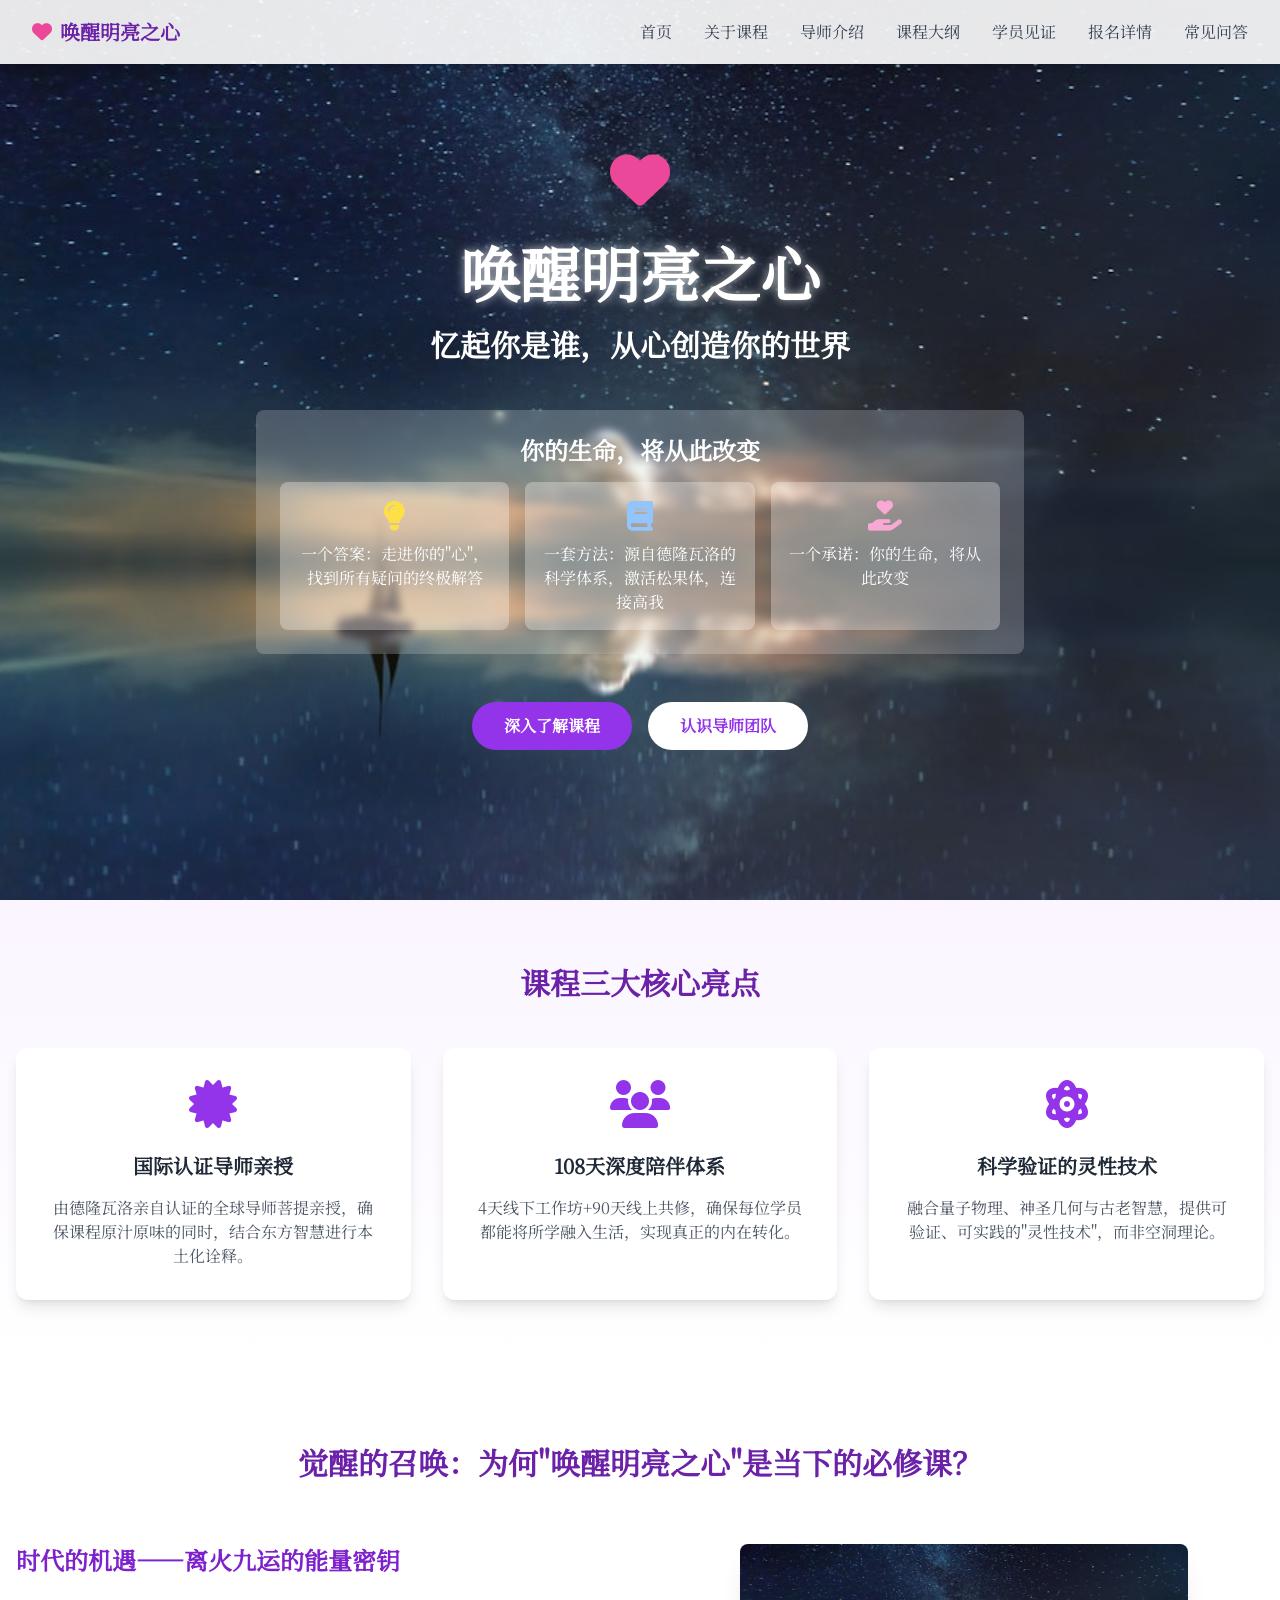
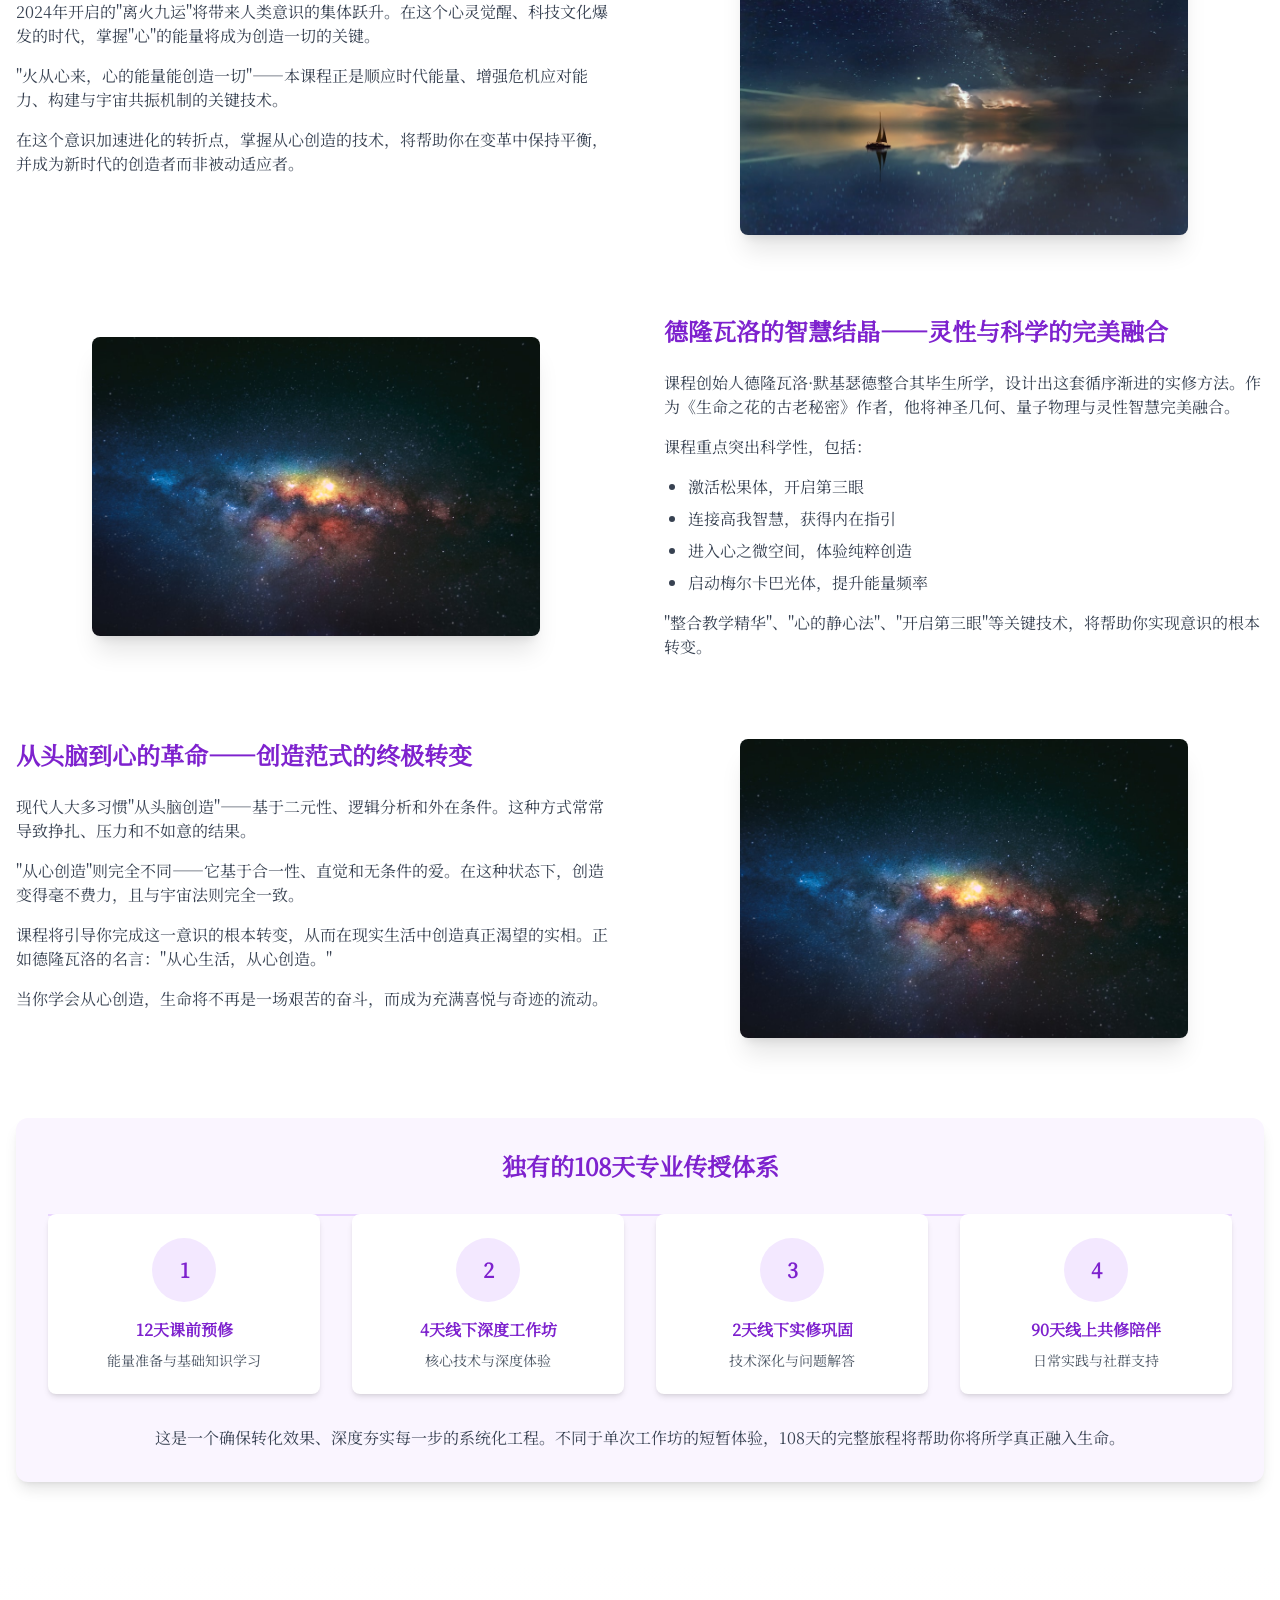
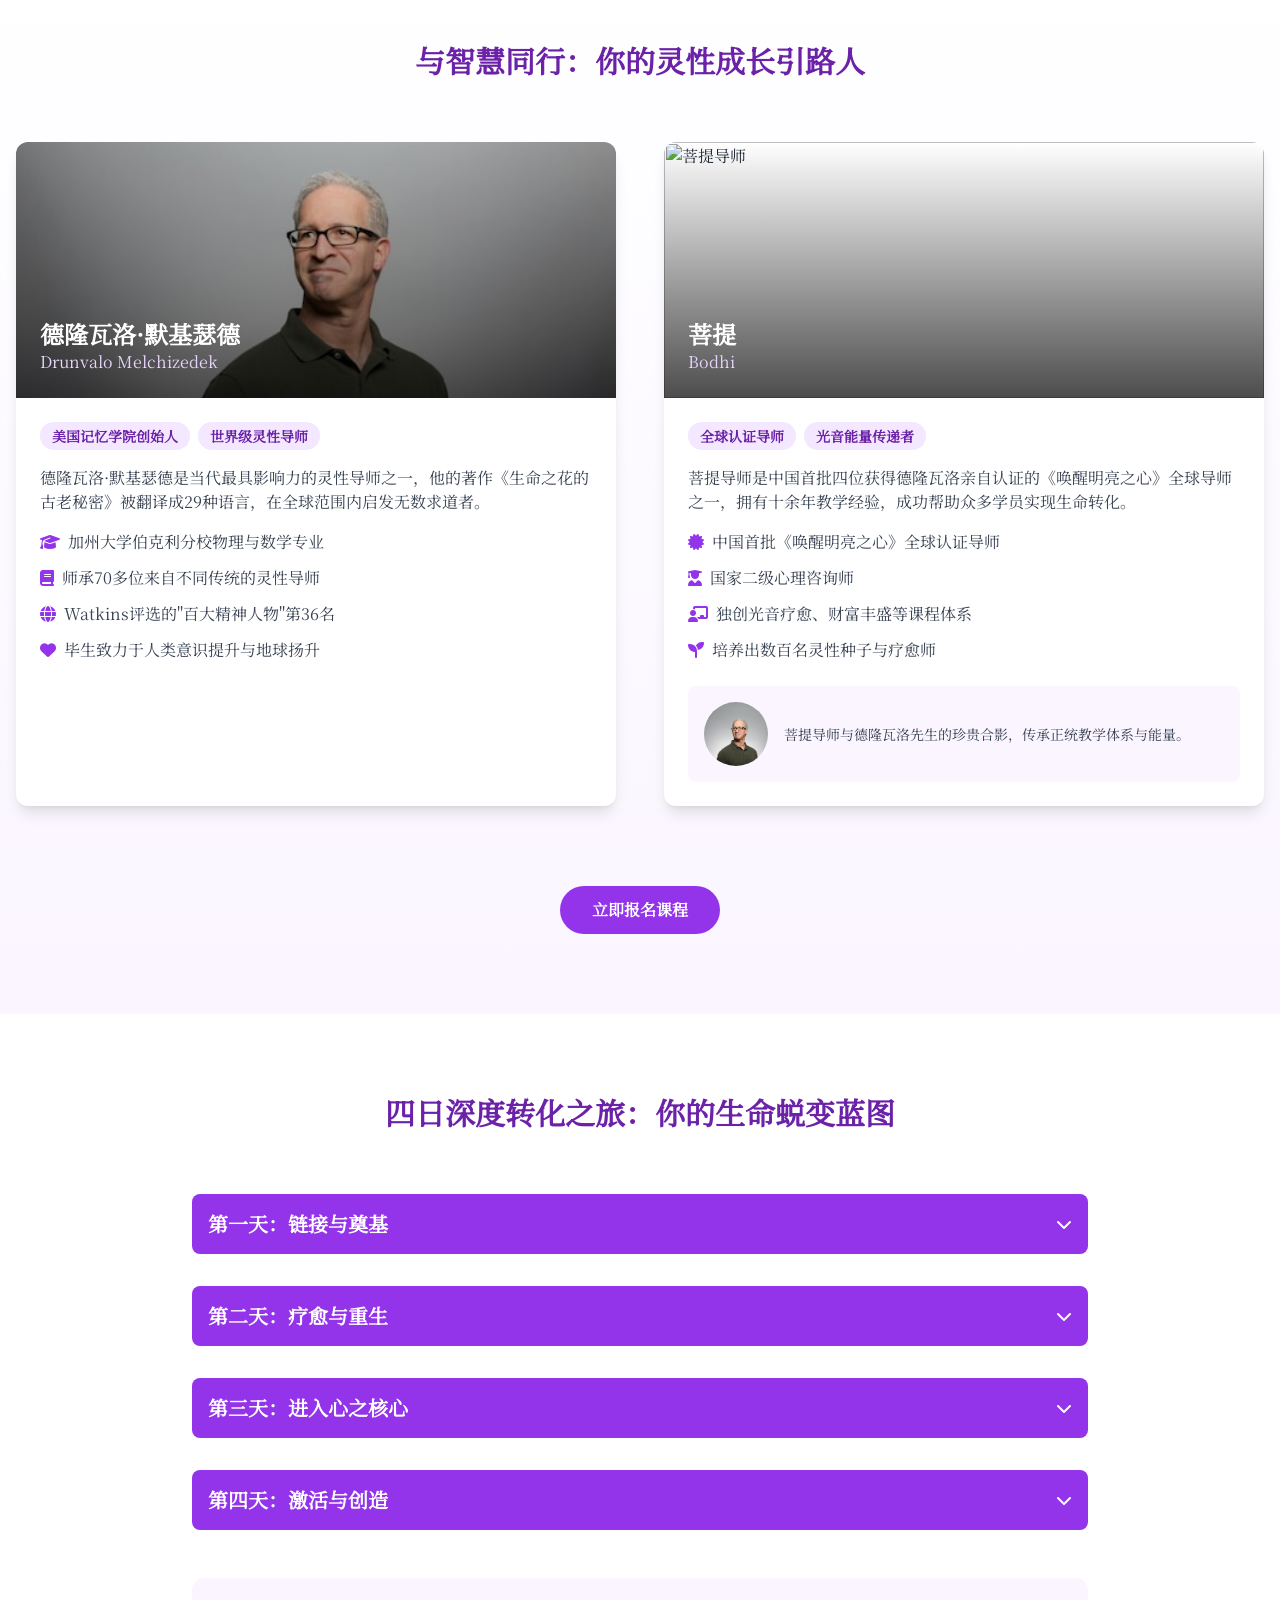
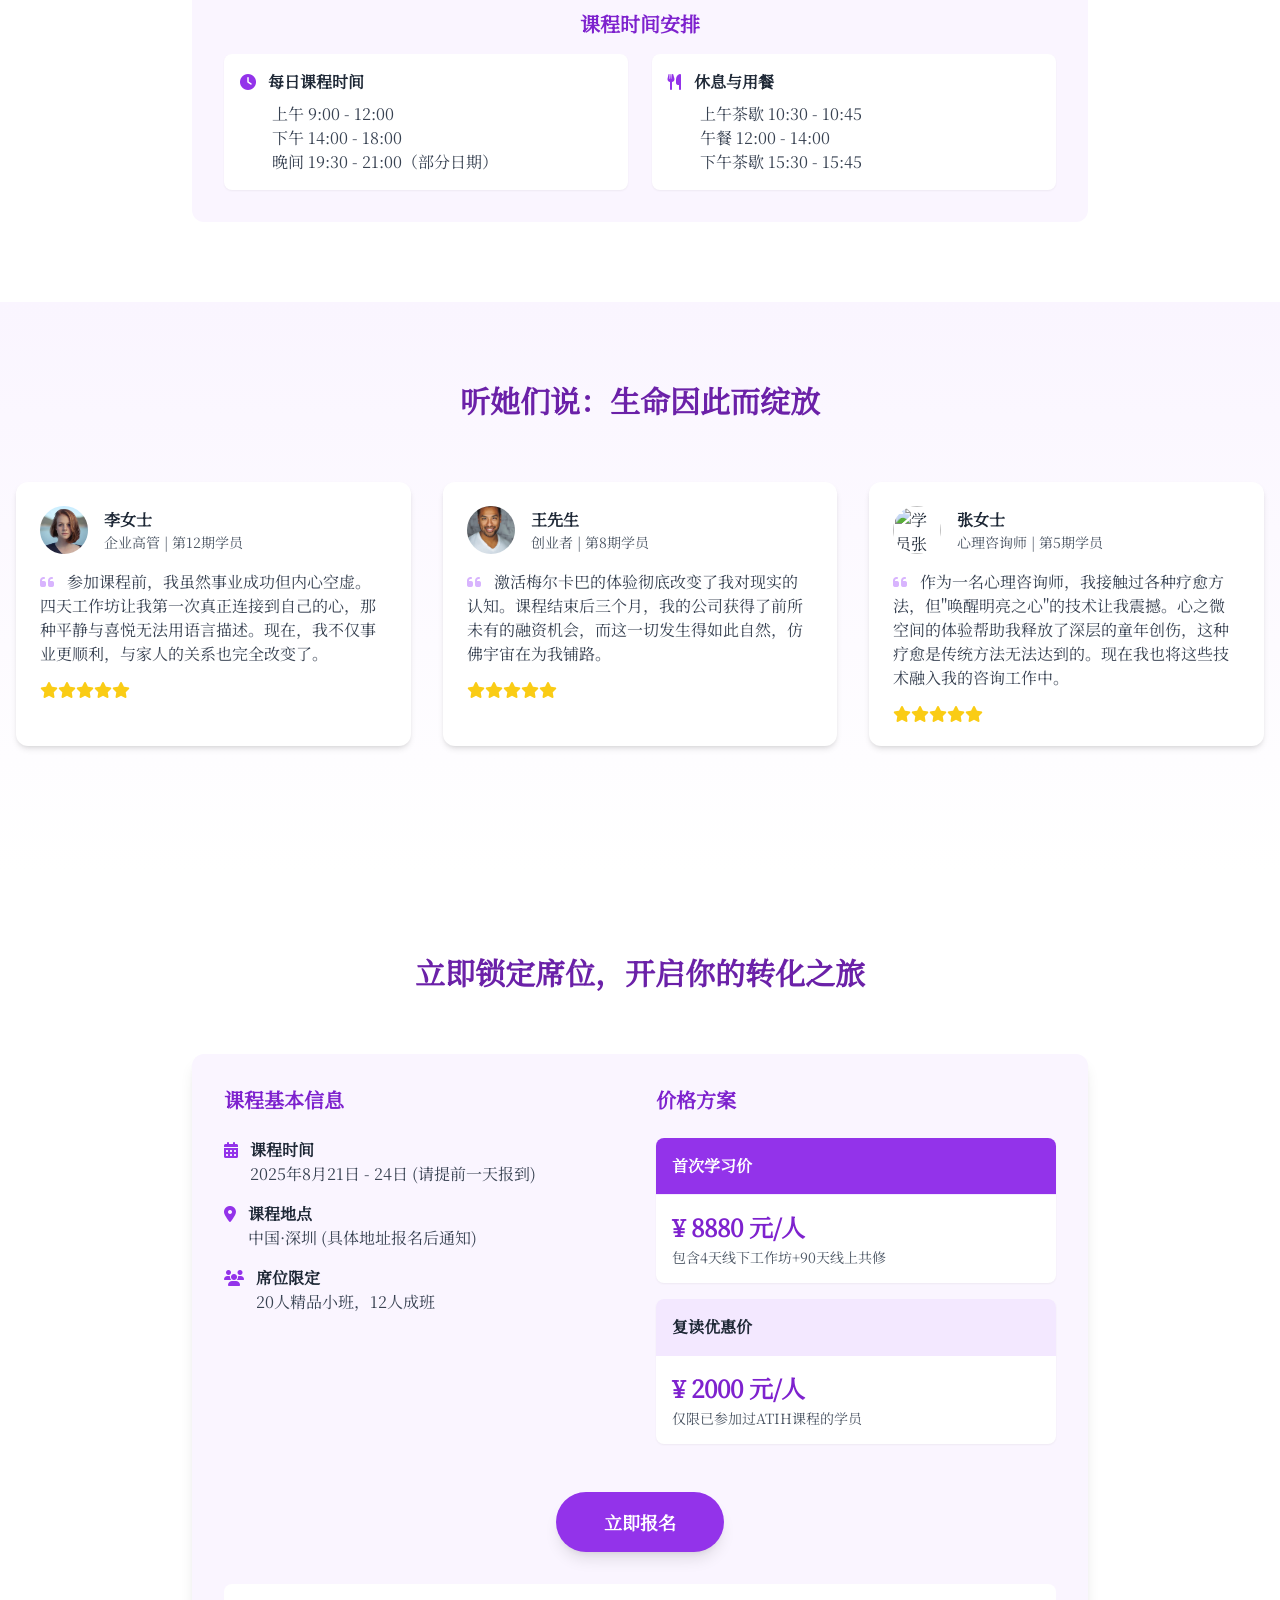
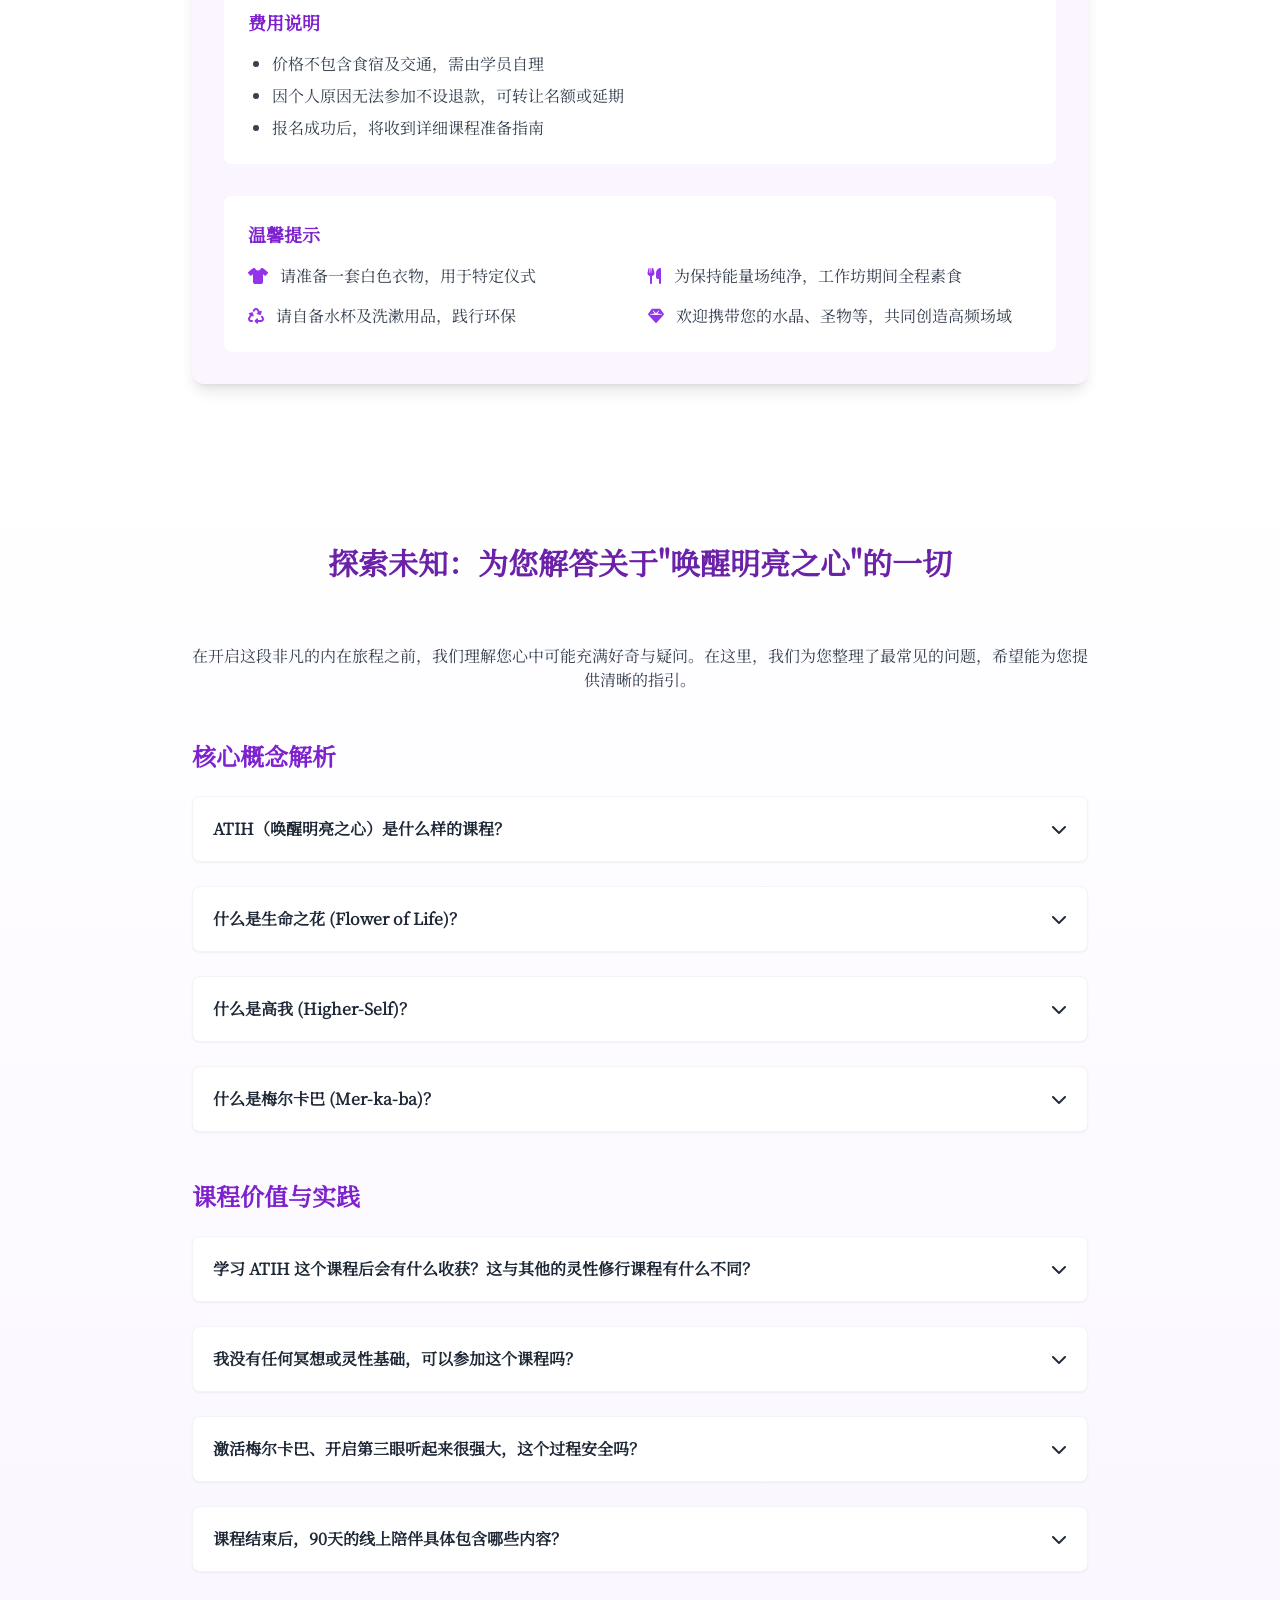
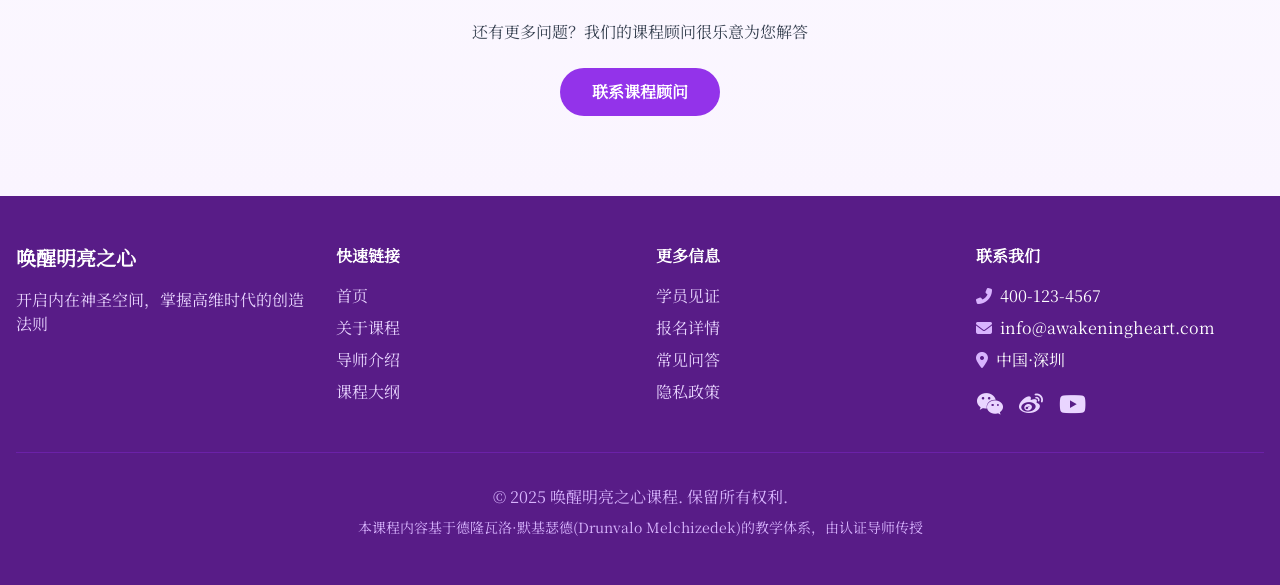
==== puti/Awakening-The-Illuminated-Heart/index.html @ 8f2ecbff "Add puti folder with Awakening-The-Illuminated-Heart content" ====
<html lang="zh-CN"><head>
    <meta charset="UTF-8">
    <meta name="viewport" content="width=device-width, initial-scale=1.0">
    <title>唤醒明亮之心：开启内在神圣空间，掌握高维时代的创造法则</title>
    <link rel="stylesheet" href="assets/css/tailwind.min.css">
    <link rel="stylesheet" href="assets/css/fontawesome.min.css">
    <style>
        @font-face {
            font-family: 'Noto Serif SC';
            font-style: normal;
            font-weight: 400;
            font-display: swap;
            src: url('assets/fonts/NotoSerifSC-Regular.ttf') format('truetype');
        }
        body {
            font-family: 'Noto Serif SC', serif;
            scroll-behavior: smooth;
        }
        .hero-video {
            position: relative;
            height: 100vh;
            min-height: 600px;
        }
        .hero-video video {
            position: absolute;
            top: 0;
            left: 0;
            width: 100%;
            height: 100%;
            object-fit: cover;
            z-index: -1;
        }
        .hero-overlay {
            background: url('assets/images/meditation-1.jpg') center/cover;
            position: absolute;
            top: 0;
            left: 0;
            width: 100%;
            height: 100%;
            z-index: 0;
        }
        .floating-heart {
            animation: float 6s ease-in-out infinite;
        }
        @keyframes float {
            0% { transform: translateY(0px); }
            50% { transform: translateY(-20px); }
            100% { transform: translateY(0px); }
        }
        .glow-text {
            text-shadow: 0 0 10px rgba(255, 255, 255, 0.7);
        }
        .section-divider {
            height: 100px;
            background: linear-gradient(to bottom, rgba(0,0,0,0.1), transparent);
        }
        .testimonial-card {
            transition: all 0.3s ease;
        }
        .testimonial-card:hover {
            transform: translateY(-10px);
            box-shadow: 0 20px 25px -5px rgba(0, 0, 0, 0.1), 0 10px 10px -5px rgba(0, 0, 0, 0.04);
        }
        .accordion-content {
            max-height: 0;
            overflow: hidden;
            transition: max-height 0.3s ease-out;
        }
        .glowing-heart {
            color: #ec4899;
            margin-right: 8px;
        }
        @keyframes pulse {
            0% { opacity: 1; }
            50% { opacity: 0.7; }
            100% { opacity: 1; }
        }
    </style>
<style>*, ::before, ::after{--tw-border-spacing-x:0;--tw-border-spacing-y:0;--tw-translate-x:0;--tw-translate-y:0;--tw-rotate:0;--tw-skew-x:0;--tw-skew-y:0;--tw-scale-x:1;--tw-scale-y:1;--tw-pan-x: ;--tw-pan-y: ;--tw-pinch-zoom: ;--tw-scroll-snap-strictness:proximity;--tw-gradient-from-position: ;--tw-gradient-via-position: ;--tw-gradient-to-position: ;--tw-ordinal: ;--tw-slashed-zero: ;--tw-numeric-figure: ;--tw-numeric-spacing: ;--tw-numeric-fraction: ;--tw-ring-inset: ;--tw-ring-offset-width:0px;--tw-ring-offset-color:#fff;--tw-ring-color:rgb(59 130 246 / 0.5);--tw-ring-offset-shadow:0 0 #0000;--tw-ring-shadow:0 0 #0000;--tw-shadow:0 0 #0000;--tw-shadow-colored:0 0 #0000;--tw-blur: ;--tw-brightness: ;--tw-contrast: ;--tw-grayscale: ;--tw-hue-rotate: ;--tw-invert: ;--tw-saturate: ;--tw-sepia: ;--tw-drop-shadow: ;--tw-backdrop-blur: ;--tw-backdrop-brightness: ;--tw-backdrop-contrast: ;--tw-backdrop-grayscale: ;--tw-backdrop-hue-rotate: ;--tw-backdrop-invert: ;--tw-backdrop-opacity: ;--tw-backdrop-saturate: ;--tw-backdrop-sepia: ;--tw-contain-size: ;--tw-contain-layout: ;--tw-contain-paint: ;--tw-contain-style: }::backdrop{--tw-border-spacing-x:0;--tw-border-spacing-y:0;--tw-translate-x:0;--tw-translate-y:0;--tw-rotate:0;--tw-skew-x:0;--tw-skew-y:0;--tw-scale-x:1;--tw-scale-y:1;--tw-pan-x: ;--tw-pan-y: ;--tw-pinch-zoom: ;--tw-scroll-snap-strictness:proximity;--tw-gradient-from-position: ;--tw-gradient-via-position: ;--tw-gradient-to-position: ;--tw-ordinal: ;--tw-slashed-zero: ;--tw-numeric-figure: ;--tw-numeric-spacing: ;--tw-numeric-fraction: ;--tw-ring-inset: ;--tw-ring-offset-width:0px;--tw-ring-offset-color:#fff;--tw-ring-color:rgb(59 130 246 / 0.5);--tw-ring-offset-shadow:0 0 #0000;--tw-ring-shadow:0 0 #0000;--tw-shadow:0 0 #0000;--tw-shadow-colored:0 0 #0000;--tw-blur: ;--tw-brightness: ;--tw-contrast: ;--tw-grayscale: ;--tw-hue-rotate: ;--tw-invert: ;--tw-saturate: ;--tw-sepia: ;--tw-drop-shadow: ;--tw-backdrop-blur: ;--tw-backdrop-brightness: ;--tw-backdrop-contrast: ;--tw-backdrop-grayscale: ;--tw-backdrop-hue-rotate: ;--tw-backdrop-invert: ;--tw-backdrop-opacity: ;--tw-backdrop-saturate: ;--tw-backdrop-sepia: ;--tw-contain-size: ;--tw-contain-layout: ;--tw-contain-paint: ;--tw-contain-style: }/* ! tailwindcss v3.4.17 | MIT License | https://tailwindcss.com */*,::after,::before{box-sizing:border-box;border-width:0;border-style:solid;border-color:#e5e7eb}::after,::before{--tw-content:''}:host,html{line-height:1.5;-webkit-text-size-adjust:100%;-moz-tab-size:4;tab-size:4;font-family:ui-sans-serif, system-ui, sans-serif, "Apple Color Emoji", "Segoe UI Emoji", "Segoe UI Symbol", "Noto Color Emoji";font-feature-settings:normal;font-variation-settings:normal;-webkit-tap-highlight-color:transparent}body{margin:0;line-height:inherit}hr{height:0;color:inherit;border-top-width:1px}abbr:where([title]){-webkit-text-decoration:underline dotted;text-decoration:underline dotted}h1,h2,h3,h4,h5,h6{font-size:inherit;font-weight:inherit}a{color:inherit;text-decoration:inherit}b,strong{font-weight:bolder}code,kbd,pre,samp{font-family:ui-monospace, SFMono-Regular, Menlo, Monaco, Consolas, "Liberation Mono", "Courier New", monospace;font-feature-settings:normal;font-variation-settings:normal;font-size:1em}small{font-size:80%}sub,sup{font-size:75%;line-height:0;position:relative;vertical-align:baseline}sub{bottom:-.25em}sup{top:-.5em}table{text-indent:0;border-color:inherit;border-collapse:collapse}button,input,optgroup,select,textarea{font-family:inherit;font-feature-settings:inherit;font-variation-settings:inherit;font-size:100%;font-weight:inherit;line-height:inherit;letter-spacing:inherit;color:inherit;margin:0;padding:0}button,select{text-transform:none}button,input:where([type=button]),input:where([type=reset]),input:where([type=submit]){-webkit-appearance:button;background-color:transparent;background-image:none}:-moz-focusring{outline:auto}:-moz-ui-invalid{box-shadow:none}progress{vertical-align:baseline}::-webkit-inner-spin-button,::-webkit-outer-spin-button{height:auto}[type=search]{-webkit-appearance:textfield;outline-offset:-2px}::-webkit-search-decoration{-webkit-appearance:none}::-webkit-file-upload-button{-webkit-appearance:button;font:inherit}summary{display:list-item}blockquote,dd,dl,figure,h1,h2,h3,h4,h5,h6,hr,p,pre{margin:0}fieldset{margin:0;padding:0}legend{padding:0}menu,ol,ul{list-style:none;margin:0;padding:0}dialog{padding:0}textarea{resize:vertical}input::placeholder,textarea::placeholder{opacity:1;color:#9ca3af}[role=button],button{cursor:pointer}:disabled{cursor:default}audio,canvas,embed,iframe,img,object,svg,video{display:block;vertical-align:middle}img,video{max-width:100%;height:auto}[hidden]:where(:not([hidden=until-found])){display:none}.container{width:100%}@media (min-width: 640px){.container{max-width:640px}}@media (min-width: 768px){.container{max-width:768px}}@media (min-width: 1024px){.container{max-width:1024px}}@media (min-width: 1280px){.container{max-width:1280px}}@media (min-width: 1536px){.container{max-width:1536px}}.fixed{position:fixed}.absolute{position:absolute}.relative{position:relative}.inset-0{inset:0px}.bottom-0{bottom:0px}.left-0{left:0px}.z-10{z-index:10}.z-50{z-index:50}.order-last{order:9999}.mx-auto{margin-left:auto;margin-right:auto}.mb-12{margin-bottom:3rem}.mb-16{margin-bottom:4rem}.mb-2{margin-bottom:0.5rem}.mb-20{margin-bottom:5rem}.mb-4{margin-bottom:1rem}.mb-6{margin-bottom:1.5rem}.mb-8{margin-bottom:2rem}.mr-2{margin-right:0.5rem}.mr-3{margin-right:0.75rem}.mr-4{margin-right:1rem}.mt-1{margin-top:0.25rem}.mt-12{margin-top:3rem}.mt-2{margin-top:0.5rem}.mt-4{margin-top:1rem}.mt-6{margin-top:1.5rem}.mt-8{margin-top:2rem}.block{display:block}.inline-block{display:inline-block}.flex{display:flex}.grid{display:grid}.hidden{display:none}.h-0\.5{height:0.125rem}.h-12{height:3rem}.h-16{height:4rem}.h-6{height:1.5rem}.h-64{height:16rem}.h-auto{height:auto}.h-full{height:100%}.w-12{width:3rem}.w-16{width:4rem}.w-6{width:1.5rem}.w-full{width:100%}.max-w-3xl{max-width:48rem}.max-w-4xl{max-width:56rem}.max-w-7xl{max-width:80rem}.max-w-md{max-width:28rem}.transform{transform:translate(var(--tw-translate-x), var(--tw-translate-y)) rotate(var(--tw-rotate)) skewX(var(--tw-skew-x)) skewY(var(--tw-skew-y)) scaleX(var(--tw-scale-x)) scaleY(var(--tw-scale-y))}.list-disc{list-style-type:disc}.grid-cols-1{grid-template-columns:repeat(1, minmax(0, 1fr))}.flex-col{flex-direction:column}.items-start{align-items:flex-start}.items-center{align-items:center}.justify-center{justify-content:center}.justify-between{justify-content:space-between}.gap-12{gap:3rem}.gap-4{gap:1rem}.gap-6{gap:1.5rem}.gap-8{gap:2rem}.space-x-4 > :not([hidden]) ~ :not([hidden]){--tw-space-x-reverse:0;margin-right:calc(1rem * var(--tw-space-x-reverse));margin-left:calc(1rem * calc(1 - var(--tw-space-x-reverse)))}.space-x-8 > :not([hidden]) ~ :not([hidden]){--tw-space-x-reverse:0;margin-right:calc(2rem * var(--tw-space-x-reverse));margin-left:calc(2rem * calc(1 - var(--tw-space-x-reverse)))}.space-y-2 > :not([hidden]) ~ :not([hidden]){--tw-space-y-reverse:0;margin-top:calc(0.5rem * calc(1 - var(--tw-space-y-reverse)));margin-bottom:calc(0.5rem * var(--tw-space-y-reverse))}.space-y-3 > :not([hidden]) ~ :not([hidden]){--tw-space-y-reverse:0;margin-top:calc(0.75rem * calc(1 - var(--tw-space-y-reverse)));margin-bottom:calc(0.75rem * var(--tw-space-y-reverse))}.space-y-4 > :not([hidden]) ~ :not([hidden]){--tw-space-y-reverse:0;margin-top:calc(1rem * calc(1 - var(--tw-space-y-reverse)));margin-bottom:calc(1rem * var(--tw-space-y-reverse))}.overflow-hidden{overflow:hidden}.rounded-full{border-radius:9999px}.rounded-lg{border-radius:0.5rem}.rounded-xl{border-radius:0.75rem}.rounded-b-lg{border-bottom-right-radius:0.5rem;border-bottom-left-radius:0.5rem}.border-b{border-bottom-width:1px}.border-t{border-top-width:1px}.border-purple-100{--tw-border-opacity:1;border-color:rgb(243 232 255 / var(--tw-border-opacity, 1))}.border-purple-800{--tw-border-opacity:1;border-color:rgb(107 33 168 / var(--tw-border-opacity, 1))}.bg-gray-50{--tw-bg-opacity:1;background-color:rgb(249 250 251 / var(--tw-bg-opacity, 1))}.bg-purple-100{--tw-bg-opacity:1;background-color:rgb(243 232 255 / var(--tw-bg-opacity, 1))}.bg-purple-200{--tw-bg-opacity:1;background-color:rgb(233 213 255 / var(--tw-bg-opacity, 1))}.bg-purple-50{--tw-bg-opacity:1;background-color:rgb(250 245 255 / var(--tw-bg-opacity, 1))}.bg-purple-600{--tw-bg-opacity:1;background-color:rgb(147 51 234 / var(--tw-bg-opacity, 1))}.bg-purple-900{--tw-bg-opacity:1;background-color:rgb(88 28 135 / var(--tw-bg-opacity, 1))}.bg-white{--tw-bg-opacity:1;background-color:rgb(255 255 255 / var(--tw-bg-opacity, 1))}.bg-opacity-20{--tw-bg-opacity:0.2}.bg-opacity-30{--tw-bg-opacity:0.3}.bg-opacity-90{--tw-bg-opacity:0.9}.bg-gradient-to-b{background-image:linear-gradient(to bottom, var(--tw-gradient-stops))}.bg-gradient-to-t{background-image:linear-gradient(to top, var(--tw-gradient-stops))}.from-black{--tw-gradient-from:#000 var(--tw-gradient-from-position);--tw-gradient-to:rgb(0 0 0 / 0) var(--tw-gradient-to-position);--tw-gradient-stops:var(--tw-gradient-from), var(--tw-gradient-to)}.from-purple-50{--tw-gradient-from:#faf5ff var(--tw-gradient-from-position);--tw-gradient-to:rgb(250 245 255 / 0) var(--tw-gradient-to-position);--tw-gradient-stops:var(--tw-gradient-from), var(--tw-gradient-to)}.from-white{--tw-gradient-from:#fff var(--tw-gradient-from-position);--tw-gradient-to:rgb(255 255 255 / 0) var(--tw-gradient-to-position);--tw-gradient-stops:var(--tw-gradient-from), var(--tw-gradient-to)}.to-purple-50{--tw-gradient-to:#faf5ff var(--tw-gradient-to-position)}.to-transparent{--tw-gradient-to:transparent var(--tw-gradient-to-position)}.to-white{--tw-gradient-to:#fff var(--tw-gradient-to-position)}.object-cover{object-fit:cover}.p-4{padding:1rem}.p-6{padding:1.5rem}.p-8{padding:2rem}.px-12{padding-left:3rem;padding-right:3rem}.px-3{padding-left:0.75rem;padding-right:0.75rem}.px-4{padding-left:1rem;padding-right:1rem}.px-8{padding-left:2rem;padding-right:2rem}.py-1{padding-top:0.25rem;padding-bottom:0.25rem}.py-12{padding-top:3rem;padding-bottom:3rem}.py-16{padding-top:4rem;padding-bottom:4rem}.py-2{padding-top:0.5rem;padding-bottom:0.5rem}.py-20{padding-top:5rem;padding-bottom:5rem}.py-3{padding-top:0.75rem;padding-bottom:0.75rem}.py-4{padding-top:1rem;padding-bottom:1rem}.pl-6{padding-left:1.5rem}.pl-8{padding-left:2rem}.pt-8{padding-top:2rem}.text-left{text-align:left}.text-center{text-align:center}.text-2xl{font-size:1.5rem;line-height:2rem}.text-3xl{font-size:1.875rem;line-height:2.25rem}.text-4xl{font-size:2.25rem;line-height:2.5rem}.text-5xl{font-size:3rem;line-height:1}.text-6xl{font-size:3.75rem;line-height:1}.text-lg{font-size:1.125rem;line-height:1.75rem}.text-sm{font-size:0.875rem;line-height:1.25rem}.text-xl{font-size:1.25rem;line-height:1.75rem}.font-bold{font-weight:700}.font-semibold{font-weight:600}.text-blue-300{--tw-text-opacity:1;color:rgb(147 197 253 / var(--tw-text-opacity, 1))}.text-gray-600{--tw-text-opacity:1;color:rgb(75 85 99 / var(--tw-text-opacity, 1))}.text-gray-700{--tw-text-opacity:1;color:rgb(55 65 81 / var(--tw-text-opacity, 1))}.text-gray-800{--tw-text-opacity:1;color:rgb(31 41 55 / var(--tw-text-opacity, 1))}.text-pink-300{--tw-text-opacity:1;color:rgb(249 168 212 / var(--tw-text-opacity, 1))}.text-pink-500{--tw-text-opacity:1;color:rgb(236 72 153 / var(--tw-text-opacity, 1))}.text-purple-200{--tw-text-opacity:1;color:rgb(233 213 255 / var(--tw-text-opacity, 1))}.text-purple-300{--tw-text-opacity:1;color:rgb(216 180 254 / var(--tw-text-opacity, 1))}.text-purple-500{--tw-text-opacity:1;color:rgb(168 85 247 / var(--tw-text-opacity, 1))}.text-purple-600{--tw-text-opacity:1;color:rgb(147 51 234 / var(--tw-text-opacity, 1))}.text-purple-700{--tw-text-opacity:1;color:rgb(126 34 206 / var(--tw-text-opacity, 1))}.text-purple-800{--tw-text-opacity:1;color:rgb(107 33 168 / var(--tw-text-opacity, 1))}.text-white{--tw-text-opacity:1;color:rgb(255 255 255 / var(--tw-text-opacity, 1))}.text-yellow-300{--tw-text-opacity:1;color:rgb(253 224 71 / var(--tw-text-opacity, 1))}.text-yellow-400{--tw-text-opacity:1;color:rgb(250 204 21 / var(--tw-text-opacity, 1))}.opacity-70{opacity:0.7}.shadow-lg{--tw-shadow:0 10px 15px -3px rgb(0 0 0 / 0.1), 0 4px 6px -4px rgb(0 0 0 / 0.1);--tw-shadow-colored:0 10px 15px -3px var(--tw-shadow-color), 0 4px 6px -4px var(--tw-shadow-color);box-shadow:var(--tw-ring-offset-shadow, 0 0 #0000), var(--tw-ring-shadow, 0 0 #0000), var(--tw-shadow)}.shadow-md{--tw-shadow:0 4px 6px -1px rgb(0 0 0 / 0.1), 0 2px 4px -2px rgb(0 0 0 / 0.1);--tw-shadow-colored:0 4px 6px -1px var(--tw-shadow-color), 0 2px 4px -2px var(--tw-shadow-color);box-shadow:var(--tw-ring-offset-shadow, 0 0 #0000), var(--tw-ring-shadow, 0 0 #0000), var(--tw-shadow)}.shadow-sm{--tw-shadow:0 1px 2px 0 rgb(0 0 0 / 0.05);--tw-shadow-colored:0 1px 2px 0 var(--tw-shadow-color);box-shadow:var(--tw-ring-offset-shadow, 0 0 #0000), var(--tw-ring-shadow, 0 0 #0000), var(--tw-shadow)}.shadow-xl{--tw-shadow:0 20px 25px -5px rgb(0 0 0 / 0.1), 0 8px 10px -6px rgb(0 0 0 / 0.1);--tw-shadow-colored:0 20px 25px -5px var(--tw-shadow-color), 0 8px 10px -6px var(--tw-shadow-color);box-shadow:var(--tw-ring-offset-shadow, 0 0 #0000), var(--tw-ring-shadow, 0 0 #0000), var(--tw-shadow)}.backdrop-blur-sm{--tw-backdrop-blur:blur(4px);-webkit-backdrop-filter:var(--tw-backdrop-blur) var(--tw-backdrop-brightness) var(--tw-backdrop-contrast) var(--tw-backdrop-grayscale) var(--tw-backdrop-hue-rotate) var(--tw-backdrop-invert) var(--tw-backdrop-opacity) var(--tw-backdrop-saturate) var(--tw-backdrop-sepia);backdrop-filter:var(--tw-backdrop-blur) var(--tw-backdrop-brightness) var(--tw-backdrop-contrast) var(--tw-backdrop-grayscale) var(--tw-backdrop-hue-rotate) var(--tw-backdrop-invert) var(--tw-backdrop-opacity) var(--tw-backdrop-saturate) var(--tw-backdrop-sepia)}.transition{transition-property:color, background-color, border-color, fill, stroke, opacity, box-shadow, transform, filter, -webkit-text-decoration-color, -webkit-backdrop-filter;transition-property:color, background-color, border-color, text-decoration-color, fill, stroke, opacity, box-shadow, transform, filter, backdrop-filter;transition-property:color, background-color, border-color, text-decoration-color, fill, stroke, opacity, box-shadow, transform, filter, backdrop-filter, -webkit-text-decoration-color, -webkit-backdrop-filter;transition-timing-function:cubic-bezier(0.4, 0, 0.2, 1);transition-duration:150ms}.transition-transform{transition-property:transform;transition-timing-function:cubic-bezier(0.4, 0, 0.2, 1);transition-duration:150ms}.duration-300{transition-duration:300ms}.hover\:scale-105:hover{--tw-scale-x:1.05;--tw-scale-y:1.05;transform:translate(var(--tw-translate-x), var(--tw-translate-y)) rotate(var(--tw-rotate)) skewX(var(--tw-skew-x)) skewY(var(--tw-skew-y)) scaleX(var(--tw-scale-x)) scaleY(var(--tw-scale-y))}.hover\:bg-gray-100:hover{--tw-bg-opacity:1;background-color:rgb(243 244 246 / var(--tw-bg-opacity, 1))}.hover\:bg-purple-200:hover{--tw-bg-opacity:1;background-color:rgb(233 213 255 / var(--tw-bg-opacity, 1))}.hover\:bg-purple-50:hover{--tw-bg-opacity:1;background-color:rgb(250 245 255 / var(--tw-bg-opacity, 1))}.hover\:bg-purple-700:hover{--tw-bg-opacity:1;background-color:rgb(126 34 206 / var(--tw-bg-opacity, 1))}.hover\:text-purple-600:hover{--tw-text-opacity:1;color:rgb(147 51 234 / var(--tw-text-opacity, 1))}.hover\:text-white:hover{--tw-text-opacity:1;color:rgb(255 255 255 / var(--tw-text-opacity, 1))}.hover\:shadow-lg:hover{--tw-shadow:0 10px 15px -3px rgb(0 0 0 / 0.1), 0 4px 6px -4px rgb(0 0 0 / 0.1);--tw-shadow-colored:0 10px 15px -3px var(--tw-shadow-color), 0 4px 6px -4px var(--tw-shadow-color);box-shadow:var(--tw-ring-offset-shadow, 0 0 #0000), var(--tw-ring-shadow, 0 0 #0000), var(--tw-shadow)}.hover\:shadow-xl:hover{--tw-shadow:0 20px 25px -5px rgb(0 0 0 / 0.1), 0 8px 10px -6px rgb(0 0 0 / 0.1);--tw-shadow-colored:0 20px 25px -5px var(--tw-shadow-color), 0 8px 10px -6px var(--tw-shadow-color);box-shadow:var(--tw-ring-offset-shadow, 0 0 #0000), var(--tw-ring-shadow, 0 0 #0000), var(--tw-shadow)}@media (min-width: 640px){.sm\:flex-row{flex-direction:row}.sm\:px-6{padding-left:1.5rem;padding-right:1.5rem}}@media (min-width: 768px){.md\:flex{display:flex}.md\:hidden{display:none}.md\:w-1\/3{width:33.333333%}.md\:w-2\/3{width:66.666667%}.md\:flex-shrink-0{flex-shrink:0}.md\:grid-cols-2{grid-template-columns:repeat(2, minmax(0, 1fr))}.md\:grid-cols-3{grid-template-columns:repeat(3, minmax(0, 1fr))}.md\:grid-cols-4{grid-template-columns:repeat(4, minmax(0, 1fr))}.md\:text-3xl{font-size:1.875rem;line-height:2.25rem}.md\:text-6xl{font-size:3.75rem;line-height:1}}@media (min-width: 1024px){.lg\:order-first{order:-9999}.lg\:block{display:block}.lg\:grid-cols-2{grid-template-columns:repeat(2, minmax(0, 1fr))}.lg\:grid-cols-3{grid-template-columns:repeat(3, minmax(0, 1fr))}.lg\:grid-cols-4{grid-template-columns:repeat(4, minmax(0, 1fr))}.lg\:px-8{padding-left:2rem;padding-right:2rem}}</style></head>
<body class="bg-gray-50 text-gray-800">
    <!-- Navigation -->
    <nav class="fixed w-full bg-white bg-opacity-90 shadow-md z-50">
        <div class="max-w-7xl mx-auto px-4 sm:px-6 lg:px-8">
            <div class="flex justify-between h-16">
                <div class="flex items-center">
                    <a href="#" class="text-xl font-bold text-purple-800 flex items-center"><i class="fas fa-heart glowing-heart"></i>唤醒明亮之心</a>
                </div>
                <div class="hidden md:flex items-center space-x-8">
                    <a href="#home" class="text-gray-700 hover:text-purple-600 transition">首页</a>
                    <a href="#about" class="text-gray-700 hover:text-purple-600 transition">关于课程</a>
                    <a href="#instructors" class="text-gray-700 hover:text-purple-600 transition">导师介绍</a>
                    <a href="#curriculum" class="text-gray-700 hover:text-purple-600 transition">课程大纲</a>
                    <a href="#testimonials" class="text-gray-700 hover:text-purple-600 transition">学员见证</a>
                    <a href="#registration" class="text-gray-700 hover:text-purple-600 transition">报名详情</a>
                    <a href="#faq" class="text-gray-700 hover:text-purple-600 transition">常见问答</a>
                </div>
                <div class="md:hidden flex items-center">
                    <button id="mobile-menu-button" class="text-gray-700 hover:text-purple-600">
                        <svg class="h-6 w-6" fill="none" viewBox="0 0 24 24" stroke="currentColor">
                            <path stroke-linecap="round" stroke-linejoin="round" stroke-width="2" d="M4 6h16M4 12h16M4 18h16"></path>
                        </svg>
                    </button>
                </div>
            </div>
        </div>
        <!-- Mobile menu -->
        <div id="mobile-menu" class="md:hidden bg-white py-2 px-4 shadow-lg hidden">
            <a href="#home" class="block py-2 text-gray-700 hover:text-purple-600 transition">首页</a>
            <a href="#about" class="block py-2 text-gray-700 hover:text-purple-600 transition">关于课程</a>
            <a href="#instructors" class="block py-2 text-gray-700 hover:text-purple-600 transition">导师介绍</a>
            <a href="#curriculum" class="block py-2 text-gray-700 hover:text-purple-600 transition">课程大纲</a>
            <a href="#testimonials" class="block py-2 text-gray-700 hover:text-purple-600 transition">学员见证</a>
            <a href="#registration" class="block py-2 text-gray-700 hover:text-purple-600 transition">报名详情</a>
            <a href="#faq" class="block py-2 text-gray-700 hover:text-purple-600 transition">常见问答</a>
        </div>
    </nav>

    <!-- Hero Section -->
    <section id="home" class="hero-video flex items-center justify-center text-center">
        <video autoplay="" muted="" loop="">
            <source src="assets/videos/stars-in-space.mp4" type="video/mp4">
        </video>
        <div class="hero-overlay"></div>
        <div class="container mx-auto px-4 z-10">
            <div class="floating-heart mb-8">
                <i class="fas fa-heart text-6xl text-pink-500"></i>
            </div>
            <h1 class="text-4xl md:text-6xl font-bold text-white mb-6 glow-text">唤醒明亮之心</h1>
            <h2 class="text-2xl md:text-3xl font-semibold text-white mb-8">忆起你是谁，从心创造你的世界</h2>
            
            <div class="max-w-3xl mx-auto mb-12">
                
                
                
            </div>
            
            <div class="bg-white bg-opacity-20 backdrop-blur-sm rounded-lg p-6 max-w-3xl mx-auto mb-12">
                <h3 class="text-2xl font-bold text-white mb-4">你的生命，将从此改变</h3>
                <div class="grid grid-cols-1 md:grid-cols-3 gap-4">
                    <div class="bg-white bg-opacity-30 p-4 rounded-lg">
                        <i class="fas fa-lightbulb text-3xl text-yellow-300 mb-2"></i>
                        <p class="text-white">一个答案：走进你的"心"，找到所有疑问的终极解答</p>
                    </div>
                    <div class="bg-white bg-opacity-30 p-4 rounded-lg">
                        <i class="fas fa-book text-3xl text-blue-300 mb-2"></i>
                        <p class="text-white">一套方法：源自德隆瓦洛的科学体系，激活松果体，连接高我</p>
                    </div>
                    <div class="bg-white bg-opacity-30 p-4 rounded-lg">
                        <i class="fas fa-hand-holding-heart text-3xl text-pink-300 mb-2"></i>
                        <p class="text-white">一个承诺：你的生命，将从此改变</p>
                    </div>
                </div>
            </div>
            
            <div class="flex flex-col sm:flex-row justify-center gap-4">
                <a href="#about" class="bg-purple-600 hover:bg-purple-700 text-white font-bold py-3 px-8 rounded-full transition duration-300 transform hover:scale-105">
                    深入了解课程
                </a>
                <a href="#instructors" class="bg-white hover:bg-gray-100 text-purple-600 font-bold py-3 px-8 rounded-full transition duration-300 transform hover:scale-105">
                    认识导师团队
                </a>
            </div>
        </div>
    </section>

    <!-- Features Section -->
    <section class="py-16 bg-gradient-to-b from-purple-50 to-white">
        <div class="container mx-auto px-4">
            <h2 class="text-3xl font-bold text-center text-purple-800 mb-12">课程三大核心亮点</h2>
            
            <div class="grid grid-cols-1 md:grid-cols-3 gap-8">
                <div class="bg-white p-8 rounded-xl shadow-lg hover:shadow-xl transition">
                    <div class="text-center mb-6">
                        <i class="fas fa-certificate text-5xl text-purple-600"></i>
                    </div>
                    <h3 class="text-xl font-bold text-center mb-4">国际认证导师亲授</h3>
                    <p class="text-gray-600 text-center">由德隆瓦洛亲自认证的全球导师菩提亲授，确保课程原汁原味的同时，结合东方智慧进行本土化诠释。</p>
                </div>
                
                <div class="bg-white p-8 rounded-xl shadow-lg hover:shadow-xl transition">
                    <div class="text-center mb-6">
                        <i class="fas fa-users text-5xl text-purple-600"></i>
                    </div>
                    <h3 class="text-xl font-bold text-center mb-4">108天深度陪伴体系</h3>
                    <p class="text-gray-600 text-center">4天线下工作坊+90天线上共修，确保每位学员都能将所学融入生活，实现真正的内在转化。</p>
                </div>
                
                <div class="bg-white p-8 rounded-xl shadow-lg hover:shadow-xl transition">
                    <div class="text-center mb-6">
                        <i class="fas fa-atom text-5xl text-purple-600"></i>
                    </div>
                    <h3 class="text-xl font-bold text-center mb-4">科学验证的灵性技术</h3>
                    <p class="text-gray-600 text-center">融合量子物理、神圣几何与古老智慧，提供可验证、可实践的"灵性技术"，而非空洞理论。</p>
                </div>
            </div>
        </div>
    </section>

    <!-- About Course Section -->
    <section id="about" class="py-20 bg-white">
        <div class="container mx-auto px-4">
            <h2 class="text-3xl font-bold text-center text-purple-800 mb-16">觉醒的召唤：为何"唤醒明亮之心"是当下的必修课？</h2>
            
            <div class="grid grid-cols-1 lg:grid-cols-2 gap-12 mb-20">
                <div>
                    <h3 class="text-2xl font-bold text-purple-700 mb-6">时代的机遇——离火九运的能量密钥</h3>
                    <p class="text-gray-700 mb-4">2024年开启的"离火九运"将带来人类意识的集体跃升。在这个心灵觉醒、科技文化爆发的时代，掌握"心"的能量将成为创造一切的关键。</p>
                    <p class="text-gray-700 mb-4">"火从心来，心的能量能创造一切"——本课程正是顺应时代能量、增强危机应对能力、构建与宇宙共振机制的关键技术。</p>
                    <p class="text-gray-700">在这个意识加速进化的转折点，掌握从心创造的技术，将帮助你在变革中保持平衡，并成为新时代的创造者而非被动适应者。</p>
                </div>
                <div class="flex items-center justify-center">
                    <img src="assets/images/meditation-1.jpg" alt="离火九运" class="rounded-lg shadow-xl w-full h-auto max-w-md">
                </div>
            </div>
            
            <div class="grid grid-cols-1 lg:grid-cols-2 gap-12 mb-20">
                <div class="flex items-center justify-center order-last lg:order-first">
                    <img src="assets/images/meditation-2.jpg" alt="德隆瓦洛的智慧结晶" class="rounded-lg shadow-xl w-full h-auto max-w-md">
                </div>
                <div>
                    <h3 class="text-2xl font-bold text-purple-700 mb-6">德隆瓦洛的智慧结晶——灵性与科学的完美融合</h3>
                    <p class="text-gray-700 mb-4">课程创始人德隆瓦洛·默基瑟德整合其毕生所学，设计出这套循序渐进的实修方法。作为《生命之花的古老秘密》作者，他将神圣几何、量子物理与灵性智慧完美融合。</p>
                    <p class="text-gray-700 mb-4">课程重点突出科学性，包括：</p>
                    <ul class="list-disc pl-6 mb-4 text-gray-700 space-y-2">
                        <li>激活松果体，开启第三眼</li>
                        <li>连接高我智慧，获得内在指引</li>
                        <li>进入心之微空间，体验纯粹创造</li>
                        <li>启动梅尔卡巴光体，提升能量频率</li>
                    </ul>
                    <p class="text-gray-700">"整合教学精华"、"心的静心法"、"开启第三眼"等关键技术，将帮助你实现意识的根本转变。</p>
                </div>
            </div>
            
            <div class="grid grid-cols-1 lg:grid-cols-2 gap-12 mb-20">
                <div>
                    <h3 class="text-2xl font-bold text-purple-700 mb-6">从头脑到心的革命——创造范式的终极转变</h3>
                    <p class="text-gray-700 mb-4">现代人大多习惯"从头脑创造"——基于二元性、逻辑分析和外在条件。这种方式常常导致挣扎、压力和不如意的结果。</p>
                    <p class="text-gray-700 mb-4">"从心创造"则完全不同——它基于合一性、直觉和无条件的爱。在这种状态下，创造变得毫不费力，且与宇宙法则完全一致。</p>
                    <p class="text-gray-700 mb-4">课程将引导你完成这一意识的根本转变，从而在现实生活中创造真正渴望的实相。正如德隆瓦洛的名言："从心生活，从心创造。"</p>
                    <p class="text-gray-700">当你学会从心创造，生命将不再是一场艰苦的奋斗，而成为充满喜悦与奇迹的流动。</p>
                </div>
                <div class="flex items-center justify-center">
                    <img src="assets/images/meditation-2.jpg" alt="从头脑到心的革命" class="rounded-lg shadow-xl w-full h-auto max-w-md">
                </div>
            </div>
            
            <div class="bg-purple-50 rounded-xl p-8 shadow-lg">
                <h3 class="text-2xl font-bold text-purple-700 mb-8 text-center">独有的108天专业传授体系</h3>
                <div class="relative">
                    <div class="hidden lg:block absolute inset-0 flex items-center justify-center">
                        <div class="w-full h-0.5 bg-purple-200"></div>
                    </div>
                    <div class="relative grid grid-cols-1 lg:grid-cols-4 gap-8">
                        <div class="bg-white p-6 rounded-lg shadow-md text-center z-10">
                            <div class="bg-purple-100 w-16 h-16 rounded-full flex items-center justify-center mx-auto mb-4">
                                <span class="text-purple-700 font-bold text-xl">1</span>
                            </div>
                            <h4 class="font-bold text-purple-700 mb-2">12天课前预修</h4>
                            <p class="text-gray-600 text-sm">能量准备与基础知识学习</p>
                        </div>
                        <div class="bg-white p-6 rounded-lg shadow-md text-center z-10">
                            <div class="bg-purple-100 w-16 h-16 rounded-full flex items-center justify-center mx-auto mb-4">
                                <span class="text-purple-700 font-bold text-xl">2</span>
                            </div>
                            <h4 class="font-bold text-purple-700 mb-2">4天线下深度工作坊</h4>
                            <p class="text-gray-600 text-sm">核心技术与深度体验</p>
                        </div>
                        <div class="bg-white p-6 rounded-lg shadow-md text-center z-10">
                            <div class="bg-purple-100 w-16 h-16 rounded-full flex items-center justify-center mx-auto mb-4">
                                <span class="text-purple-700 font-bold text-xl">3</span>
                            </div>
                            <h4 class="font-bold text-purple-700 mb-2">2天线下实修巩固</h4>
                            <p class="text-gray-600 text-sm">技术深化与问题解答</p>
                        </div>
                        <div class="bg-white p-6 rounded-lg shadow-md text-center z-10">
                            <div class="bg-purple-100 w-16 h-16 rounded-full flex items-center justify-center mx-auto mb-4">
                                <span class="text-purple-700 font-bold text-xl">4</span>
                            </div>
                            <h4 class="font-bold text-purple-700 mb-2">90天线上共修陪伴</h4>
                            <p class="text-gray-600 text-sm">日常实践与社群支持</p>
                        </div>
                    </div>
                </div>
                <p class="text-center mt-8 text-gray-700">这是一个确保转化效果、深度夯实每一步的系统化工程。不同于单次工作坊的短暂体验，108天的完整旅程将帮助你将所学真正融入生命。</p>
            </div>
        </div>
    </section>

    <!-- Instructors Section -->
    <section id="instructors" class="py-20 bg-gradient-to-b from-white to-purple-50">
        <div class="container mx-auto px-4">
            <h2 class="text-3xl font-bold text-center text-purple-800 mb-16">与智慧同行：你的灵性成长引路人</h2>
            
            <div class="grid grid-cols-1 lg:grid-cols-2 gap-12 mb-20">
                <div class="bg-white rounded-xl shadow-lg overflow-hidden">
                    <div class="relative">
                        <img src="assets/images/instructor-1.jpg" alt="德隆瓦洛·默基瑟德" class="w-full h-64 object-cover">
                        <div class="absolute inset-0 bg-gradient-to-t from-black to-transparent opacity-70"></div>
                        <div class="absolute bottom-0 left-0 p-6">
                            <h3 class="text-2xl font-bold text-white">德隆瓦洛·默基瑟德</h3>
                            <p class="text-purple-200">Drunvalo Melchizedek</p>
                        </div>
                    </div>
                    <div class="p-6">
                        <div class="flex items-center mb-4">
                            <div class="bg-purple-100 text-purple-800 px-3 py-1 rounded-full text-sm font-semibold mr-2">美国记忆学院创始人</div>
                            <div class="bg-purple-100 text-purple-800 px-3 py-1 rounded-full text-sm font-semibold">世界级灵性导师</div>
                        </div>
                        <p class="text-gray-700 mb-4">德隆瓦洛·默基瑟德是当代最具影响力的灵性导师之一，他的著作《生命之花的古老秘密》被翻译成29种语言，在全球范围内启发无数求道者。</p>
                        <div class="space-y-3">
                            <div class="flex items-start">
                                <i class="fas fa-graduation-cap text-purple-600 mt-1 mr-2"></i>
                                <p class="text-gray-700">加州大学伯克利分校物理与数学专业</p>
                            </div>
                            <div class="flex items-start">
                                <i class="fas fa-book text-purple-600 mt-1 mr-2"></i>
                                <p class="text-gray-700">师承70多位来自不同传统的灵性导师</p>
                            </div>
                            <div class="flex items-start">
                                <i class="fas fa-globe text-purple-600 mt-1 mr-2"></i>
                                <p class="text-gray-700">Watkins评选的"百大精神人物"第36名</p>
                            </div>
                            <div class="flex items-start">
                                <i class="fas fa-heart text-purple-600 mt-1 mr-2"></i>
                                <p class="text-gray-700">毕生致力于人类意识提升与地球扬升</p>
                            </div>
                        </div>
                    </div>
                </div>
                
                <div class="bg-white rounded-xl shadow-lg overflow-hidden">
                    <div class="relative">
                        <img src="assets/images/instructor-2.jpg" alt="菩提导师" class="w-full h-64 object-cover">
                        <div class="absolute inset-0 bg-gradient-to-t from-black to-transparent opacity-70"></div>
                        <div class="absolute bottom-0 left-0 p-6">
                            <h3 class="text-2xl font-bold text-white">菩提</h3>
                            <p class="text-purple-200">Bodhi</p>
                        </div>
                    </div>
                    <div class="p-6">
                        <div class="flex items-center mb-4">
                            <div class="bg-purple-100 text-purple-800 px-3 py-1 rounded-full text-sm font-semibold mr-2">全球认证导师</div>
                            <div class="bg-purple-100 text-purple-800 px-3 py-1 rounded-full text-sm font-semibold">光音能量传递者</div>
                        </div>
                        <p class="text-gray-700 mb-4">菩提导师是中国首批四位获得德隆瓦洛亲自认证的《唤醒明亮之心》全球导师之一，拥有十余年教学经验，成功帮助众多学员实现生命转化。</p>
                        <div class="space-y-3">
                            <div class="flex items-start">
                                <i class="fas fa-certificate text-purple-600 mt-1 mr-2"></i>
                                <p class="text-gray-700">中国首批《唤醒明亮之心》全球认证导师</p>
                            </div>
                            <div class="flex items-start">
                                <i class="fas fa-user-graduate text-purple-600 mt-1 mr-2"></i>
                                <p class="text-gray-700">国家二级心理咨询师</p>
                            </div>
                            <div class="flex items-start">
                                <i class="fas fa-chalkboard-teacher text-purple-600 mt-1 mr-2"></i>
                                <p class="text-gray-700">独创光音疗愈、财富丰盛等课程体系</p>
                            </div>
                            <div class="flex items-start">
                                <i class="fas fa-seedling text-purple-600 mt-1 mr-2"></i>
                                <p class="text-gray-700">培养出数百名灵性种子与疗愈师</p>
                            </div>
                        </div>
                        <div class="mt-6 p-4 bg-purple-50 rounded-lg flex items-center">
                            <img src="assets/images/instructor-1.jpg" alt="菩提与德隆瓦洛" class="w-16 h-16 rounded-full object-cover mr-4">
                            <p class="text-gray-700 text-sm">菩提导师与德隆瓦洛先生的珍贵合影，传承正统教学体系与能量。</p>
                        </div>
                    </div>
                </div>
            </div>
            
            <div class="text-center">
                <a href="#registration" class="bg-purple-600 hover:bg-purple-700 text-white font-bold py-3 px-8 rounded-full transition duration-300 inline-block transform hover:scale-105">
                    立即报名课程
                </a>
            </div>
        </div>
    </section>

    <!-- Curriculum Section -->
    <section id="curriculum" class="py-20 bg-white">
        <div class="container mx-auto px-4">
            <h2 class="text-3xl font-bold text-center text-purple-800 mb-16">四日深度转化之旅：你的生命蜕变蓝图</h2>
            
            <div class="max-w-4xl mx-auto">
                <div class="mb-8">
                    <button class="accordion-btn w-full flex justify-between items-center bg-purple-600 text-white p-4 rounded-lg hover:bg-purple-700 transition">
                        <span class="text-xl font-semibold">第一天：链接与奠基</span>
                        <i class="fas fa-chevron-down transition-transform duration-300" style="transform: rotate(0deg);"></i>
                    </button>
                    <div class="accordion-content bg-purple-50 rounded-b-lg overflow-hidden" style="">
                        <div class="p-6">
                            <h4 class="text-lg font-bold text-purple-700 mb-4">主题：链接高频能量，学习宇宙的语言</h4>
                            <ul class="space-y-3">
                                <li class="flex items-start">
                                    <i class="fas fa-star text-purple-500 mt-1 mr-3"></i>
                                    <span>天使仪式：与守护天使合一</span>
                                </li>
                                <li class="flex items-start">
                                    <i class="fas fa-star text-purple-500 mt-1 mr-3"></i>
                                    <span>神圣几何精髓：理解地球母亲的能量</span>
                                </li>
                                <li class="flex items-start">
                                    <i class="fas fa-star text-purple-500 mt-1 mr-3"></i>
                                    <span>心之神圣空间：开启内在记忆库</span>
                                </li>
                                <li class="flex items-start">
                                    <i class="fas fa-star text-purple-500 mt-1 mr-3"></i>
                                    <span>蓝色学院视觉心象：学习光的语言</span>
                                </li>
                            </ul>
                        </div>
                    </div>
                </div>
                
                <div class="mb-8">
                    <button class="accordion-btn w-full flex justify-between items-center bg-purple-600 text-white p-4 rounded-lg hover:bg-purple-700 transition">
                        <span class="text-xl font-semibold">第二天：疗愈与重生</span>
                        <i class="fas fa-chevron-down transition-transform duration-300" style="transform: rotate(0deg);"></i>
                    </button>
                    <div class="accordion-content bg-purple-50 rounded-b-lg overflow-hidden" style="">
                        <div class="p-6">
                            <h4 class="text-lg font-bold text-purple-700 mb-4">主题：深度疗愈创伤，重塑生命底色</h4>
                            <ul class="space-y-3">
                                <li class="flex items-start">
                                    <i class="fas fa-star text-purple-500 mt-1 mr-3"></i>
                                    <span>心的疗愈：释放旧有模式</span>
                                </li>
                                <li class="flex items-start">
                                    <i class="fas fa-star text-purple-500 mt-1 mr-3"></i>
                                    <span>音声疗愈术：在神圣的共振中经历重生</span>
                                </li>
                                <li class="flex items-start">
                                    <i class="fas fa-star text-purple-500 mt-1 mr-3"></i>
                                    <span>德隆瓦洛的疗愈智慧：导师经验首次详解</span>
                                </li>
                            </ul>
                        </div>
                    </div>
                </div>
                
                <div class="mb-8">
                    <button class="accordion-btn w-full flex justify-between items-center bg-purple-600 text-white p-4 rounded-lg hover:bg-purple-700 transition">
                        <span class="text-xl font-semibold">第三天：进入心之核心</span>
                        <i class="fas fa-chevron-down transition-transform duration-300" style="transform: rotate(0deg);"></i>
                    </button>
                    <div class="accordion-content bg-purple-50 rounded-b-lg overflow-hidden" style="">
                        <div class="p-6">
                            <h4 class="text-lg font-bold text-purple-700 mb-4">主题：从头脑迁徙到心，连接高我智慧</h4>
                            <ul class="space-y-3">
                                <li class="flex items-start">
                                    <i class="fas fa-star text-purple-500 mt-1 mr-3"></i>
                                    <span>在黑暗中舞蹈：为进入心的空间做准备</span>
                                </li>
                                <li class="flex items-start">
                                    <i class="fas fa-star text-purple-500 mt-1 mr-3"></i>
                                    <span>三合一冥想：链接天地之爱</span>
                                </li>
                                <li class="flex items-start">
                                    <i class="fas fa-star text-purple-500 mt-1 mr-3"></i>
                                    <span>心之微空间：与高我相遇，从合一中创造</span>
                                </li>
                                <li class="flex items-start">
                                    <i class="fas fa-star text-purple-500 mt-1 mr-3"></i>
                                    <span>苏菲祝福舞蹈：让爱的能量全然流动</span>
                                </li>
                            </ul>
                        </div>
                    </div>
                </div>
                
                <div class="mb-8">
                    <button class="accordion-btn w-full flex justify-between items-center bg-purple-600 text-white p-4 rounded-lg hover:bg-purple-700 transition">
                        <span class="text-xl font-semibold">第四天：激活与创造</span>
                        <i class="fas fa-chevron-down transition-transform duration-300" style="transform: rotate(0deg);"></i>
                    </button>
                    <div class="accordion-content bg-purple-50 rounded-b-lg overflow-hidden" style="">
                        <div class="p-6">
                            <h4 class="text-lg font-bold text-purple-700 mb-4">主题：激活梅尔卡巴，成为实相的创造者</h4>
                            <ul class="space-y-3">
                                <li class="flex items-start">
                                    <i class="fas fa-star text-purple-500 mt-1 mr-3"></i>
                                    <span>开启第三眼：激活头部光束与光球</span>
                                </li>
                                <li class="flex items-start">
                                    <i class="fas fa-star text-purple-500 mt-1 mr-3"></i>
                                    <span>激活梅尔卡巴：启动你的人类光体</span>
                                </li>
                                <li class="flex items-start">
                                    <i class="fas fa-star text-purple-500 mt-1 mr-3"></i>
                                    <span>编程与创造：学习从心之微空间显化生活</span>
                                </li>
                                <li class="flex items-start">
                                    <i class="fas fa-star text-purple-500 mt-1 mr-3"></i>
                                    <span>成果测试：亲身验证梅尔卡巴光场</span>
                                </li>
                            </ul>
                        </div>
                    </div>
                </div>
            </div>
            
            <div class="mt-12 bg-purple-50 rounded-xl p-8 max-w-4xl mx-auto">
                <h3 class="text-xl font-bold text-purple-700 mb-4 text-center">课程时间安排</h3>
                <div class="grid grid-cols-1 md:grid-cols-2 gap-6">
                    <div class="bg-white p-4 rounded-lg shadow-sm">
                        <div class="flex items-center mb-2">
                            <i class="fas fa-clock text-purple-600 mr-3"></i>
                            <h4 class="font-semibold">每日课程时间</h4>
                        </div>
                        <p class="text-gray-700 pl-8">上午 9:00 - 12:00</p>
                        <p class="text-gray-700 pl-8">下午 14:00 - 18:00</p>
                        <p class="text-gray-700 pl-8">晚间 19:30 - 21:00（部分日期）</p>
                    </div>
                    <div class="bg-white p-4 rounded-lg shadow-sm">
                        <div class="flex items-center mb-2">
                            <i class="fas fa-utensils text-purple-600 mr-3"></i>
                            <h4 class="font-semibold">休息与用餐</h4>
                        </div>
                        <p class="text-gray-700 pl-8">上午茶歇 10:30 - 10:45</p>
                        <p class="text-gray-700 pl-8">午餐 12:00 - 14:00</p>
                        <p class="text-gray-700 pl-8">下午茶歇 15:30 - 15:45</p>
                    </div>
                </div>
            </div>
        </div>
    </section>

    <!-- Testimonials Section -->
    <section id="testimonials" class="py-20 bg-gradient-to-b from-purple-50 to-white">
        <div class="container mx-auto px-4">
            <h2 class="text-3xl font-bold text-center text-purple-800 mb-16">听她们说：生命因此而绽放</h2>
            
            <div class="grid grid-cols-1 md:grid-cols-2 lg:grid-cols-3 gap-8 mb-12">
                <div class="testimonial-card bg-white p-6 rounded-xl shadow-md hover:shadow-lg transition">
                    <div class="flex items-center mb-4">
                        <img src="assets/images/testimonial-1.jpg" alt="学员李女士" class="w-12 h-12 rounded-full object-cover mr-4">
                        <div>
                            <h4 class="font-bold">李女士</h4>
                            <p class="text-sm text-gray-600">企业高管 | 第12期学员</p>
                        </div>
                    </div>
                    <div class="text-gray-700 mb-4">
                        <i class="fas fa-quote-left text-purple-300 mr-2"></i>
                        参加课程前，我虽然事业成功但内心空虚。四天工作坊让我第一次真正连接到自己的心，那种平静与喜悦无法用语言描述。现在，我不仅事业更顺利，与家人的关系也完全改变了。
                    </div>
                    <div class="flex">
                        <i class="fas fa-star text-yellow-400"></i>
                        <i class="fas fa-star text-yellow-400"></i>
                        <i class="fas fa-star text-yellow-400"></i>
                        <i class="fas fa-star text-yellow-400"></i>
                        <i class="fas fa-star text-yellow-400"></i>
                    </div>
                </div>
                
                <div class="testimonial-card bg-white p-6 rounded-xl shadow-md hover:shadow-lg transition">
                    <div class="flex items-center mb-4">
                        <img src="assets/images/testimonial-2.jpg" alt="学员王先生" class="w-12 h-12 rounded-full object-cover mr-4">
                        <div>
                            <h4 class="font-bold">王先生</h4>
                            <p class="text-sm text-gray-600">创业者 | 第8期学员</p>
                        </div>
                    </div>
                    <div class="text-gray-700 mb-4">
                        <i class="fas fa-quote-left text-purple-300 mr-2"></i>
                        激活梅尔卡巴的体验彻底改变了我对现实的认知。课程结束后三个月，我的公司获得了前所未有的融资机会，而这一切发生得如此自然，仿佛宇宙在为我铺路。
                    </div>
                    <div class="flex">
                        <i class="fas fa-star text-yellow-400"></i>
                        <i class="fas fa-star text-yellow-400"></i>
                        <i class="fas fa-star text-yellow-400"></i>
                        <i class="fas fa-star text-yellow-400"></i>
                        <i class="fas fa-star text-yellow-400"></i>
                    </div>
                </div>
                
                <div class="testimonial-card bg-white p-6 rounded-xl shadow-md hover:shadow-lg transition">
                    <div class="flex items-center mb-4">
                        <img src="assets/images/testimonial-3.jpg" alt="学员张女士" class="w-12 h-12 rounded-full object-cover mr-4">
                        <div>
                            <h4 class="font-bold">张女士</h4>
                            <p class="text-sm text-gray-600">心理咨询师 | 第5期学员</p>
                        </div>
                    </div>
                    <div class="text-gray-700 mb-4">
                        <i class="fas fa-quote-left text-purple-300 mr-2"></i>
                        作为一名心理咨询师，我接触过各种疗愈方法，但"唤醒明亮之心"的技术让我震撼。心之微空间的体验帮助我释放了深层的童年创伤，这种疗愈是传统方法无法达到的。现在我也将这些技术融入我的咨询工作中。
                    </div>
                    <div class="flex">
                        <i class="fas fa-star text-yellow-400"></i>
                        <i class="fas fa-star text-yellow-400"></i>
                        <i class="fas fa-star text-yellow-400"></i>
                        <i class="fas fa-star text-yellow-400"></i>
                        <i class="fas fa-star text-yellow-400"></i>
                    </div>
                </div>
            </div>
            
            <div class="max-w-4xl mx-auto bg-white rounded-xl shadow-md overflow-hidden">
                <div class="md:flex">
                    <div class="md:flex-shrink-0 md:w-1/3">
                        
                    </div>
                    
                </div>
            </div>
        </div>
    </section>

    <!-- Registration Section -->
    <section id="registration" class="py-20 bg-white">
        <div class="container mx-auto px-4">
            <h2 class="text-3xl font-bold text-center text-purple-800 mb-16">立即锁定席位，开启你的转化之旅</h2>
            
            <div class="max-w-4xl mx-auto bg-purple-50 rounded-xl p-8 shadow-lg">
                <div class="grid grid-cols-1 md:grid-cols-2 gap-8 mb-12">
                    <div>
                        <h3 class="text-xl font-bold text-purple-700 mb-6">课程基本信息</h3>
                        <div class="space-y-4">
                            <div class="flex items-start">
                                <i class="fas fa-calendar-alt text-purple-600 mt-1 mr-3"></i>
                                <div>
                                    <h4 class="font-semibold">课程时间</h4>
                                    <p class="text-gray-700">2025年8月21日 - 24日 (请提前一天报到)</p>
                                </div>
                            </div>
                            <div class="flex items-start">
                                <i class="fas fa-map-marker-alt text-purple-600 mt-1 mr-3"></i>
                                <div>
                                    <h4 class="font-semibold">课程地点</h4>
                                    <p class="text-gray-700">中国·深圳 (具体地址报名后通知)</p>
                                </div>
                            </div>
                            <div class="flex items-start">
                                <i class="fas fa-users text-purple-600 mt-1 mr-3"></i>
                                <div>
                                    <h4 class="font-semibold">席位限定</h4>
                                    <p class="text-gray-700">20人精品小班，12人成班</p>
                                </div>
                            </div>
                        </div>
                    </div>
                    
                    <div>
                        <h3 class="text-xl font-bold text-purple-700 mb-6">价格方案</h3>
                        <div class="bg-white rounded-lg shadow-sm overflow-hidden mb-4">
                            <div class="p-4 border-b border-purple-100 bg-purple-600 text-white">
                                <h4 class="font-bold">首次学习价</h4>
                            </div>
                            <div class="p-4">
                                <p class="text-2xl font-bold text-purple-700">¥ 8880 元/人</p>
                                <p class="text-sm text-gray-600 mt-1">包含4天线下工作坊+90天线上共修</p>
                            </div>
                        </div>
                        <div class="bg-white rounded-lg shadow-sm overflow-hidden">
                            <div class="p-4 border-b border-purple-100 bg-purple-100">
                                <h4 class="font-bold">复读优惠价</h4>
                            </div>
                            <div class="p-4">
                                <p class="text-2xl font-bold text-purple-700">¥ 2000 元/人</p>
                                <p class="text-sm text-gray-600 mt-1">仅限已参加过ATIH课程的学员</p>
                            </div>
                        </div>
                    </div>
                </div>
                
                <div class="text-center mb-8">
                    <button class="bg-purple-600 hover:bg-purple-700 text-white font-bold py-4 px-12 rounded-full text-lg transition duration-300 transform hover:scale-105 shadow-lg">
                        立即报名
                    </button>
                </div>
                
                <div class="bg-white rounded-lg p-6 mb-8">
                    <h3 class="text-lg font-bold text-purple-700 mb-4">费用说明</h3>
                    <ul class="list-disc pl-6 text-gray-700 space-y-2">
                        <li>价格不包含食宿及交通，需由学员自理</li>
                        <li>因个人原因无法参加不设退款，可转让名额或延期</li>
                        <li>报名成功后，将收到详细课程准备指南</li>
                    </ul>
                </div>
                
                <div class="bg-white rounded-lg p-6">
                    <h3 class="text-lg font-bold text-purple-700 mb-4">温馨提示</h3>
                    <div class="grid grid-cols-1 md:grid-cols-2 gap-4">
                        <div class="flex items-start">
                            <i class="fas fa-tshirt text-purple-600 mt-1 mr-3"></i>
                            <span class="text-gray-700">请准备一套白色衣物，用于特定仪式</span>
                        </div>
                        <div class="flex items-start">
                            <i class="fas fa-utensils text-purple-600 mt-1 mr-3"></i>
                            <span class="text-gray-700">为保持能量场纯净，工作坊期间全程素食</span>
                        </div>
                        <div class="flex items-start">
                            <i class="fas fa-recycle text-purple-600 mt-1 mr-3"></i>
                            <span class="text-gray-700">请自备水杯及洗漱用品，践行环保</span>
                        </div>
                        <div class="flex items-start">
                            <i class="fas fa-gem text-purple-600 mt-1 mr-3"></i>
                            <span class="text-gray-700">欢迎携带您的水晶、圣物等，共同创造高频场域</span>
                        </div>
                    </div>
                </div>
            </div>
        </div>
    </section>

    <!-- FAQ Section -->
    <section id="faq" class="py-20 bg-gradient-to-b from-white to-purple-50">
        <div class="container mx-auto px-4">
            <h2 class="text-3xl font-bold text-center text-purple-800 mb-16">探索未知：为您解答关于"唤醒明亮之心"的一切</h2>
            
            <div class="max-w-4xl mx-auto">
                <p class="text-center text-gray-700 mb-12">在开启这段非凡的内在旅程之前，我们理解您心中可能充满好奇与疑问。在这里，我们为您整理了最常见的问题，希望能为您提供清晰的指引。</p>
                
                <h3 class="text-2xl font-bold text-purple-700 mb-6">核心概念解析</h3>
                <div class="mb-12 space-y-6">
                    <div class="faq-item bg-white rounded-lg shadow-sm overflow-hidden border border-gray-100">
                        <button class="faq-question w-full flex justify-between items-center p-5 text-left hover:bg-purple-50 transition">
                            <span class="font-semibold">ATIH（唤醒明亮之心）是什么样的课程？</span>
                            <i class="fas fa-chevron-down transition-transform duration-300" style="transform: rotate(0deg);"></i>
                        </button>
                        <div class="faq-answer bg-purple-50">
                            <div class="p-4 text-gray-700">
                                它是一个深度融合了量子力学、现代心理学、神圣几何以及天人合一等古老地球智慧的科学性灵性实修课程。不同于传统理论教学，ATIH提供一系列可验证、可重复的灵性技术，帮助学员安全、有效地唤醒内在潜能，实现意识的根本转变。
                            </div>
                        </div>
                    </div>
                    
                    <div class="faq-item bg-white rounded-lg shadow-sm overflow-hidden border border-gray-100">
                        <button class="faq-question w-full flex justify-between items-center p-5 text-left hover:bg-purple-50 transition">
                            <span class="font-semibold">什么是生命之花 (Flower of Life)？</span>
                            <i class="fas fa-chevron-down transition-transform duration-300" style="transform: rotate(0deg);"></i>
                        </button>
                        <div class="faq-answer bg-purple-50">
                            <div class="p-4 text-gray-700">
                                生命之花是宇宙源头的根本智慧，是构成宇宙万物的神圣几何蓝图。它包含了创造模式的所有数学公式、物理定律、音乐和谐比例以及生物学原理。在课程中，我们将通过生命之花图案连接宇宙智慧，激活DNA中的古老记忆。
                            </div>
                        </div>
                    </div>
                    
                    <div class="faq-item bg-white rounded-lg shadow-sm overflow-hidden border border-gray-100">
                        <button class="faq-question w-full flex justify-between items-center p-5 text-left hover:bg-purple-50 transition">
                            <span class="font-semibold">什么是高我 (Higher-Self)？</span>
                            <i class="fas fa-chevron-down transition-transform duration-300" style="transform: rotate(0deg);"></i>
                        </button>
                        <div class="faq-answer bg-purple-50">
                            <div class="p-4 text-gray-700">
                                "高我"是您自身在更高维度存在的意识体，如同您个人意识连接广阔宇宙智慧的桥梁。它拥有超越时空的视角和无限智慧，能够为您提供最符合灵魂成长路径的指引。课程中将教授安全、有效的方法与高我建立稳定连接。
                            </div>
                        </div>
                    </div>
                    
                    <div class="faq-item bg-white rounded-lg shadow-sm overflow-hidden border border-gray-100">
                        <button class="faq-question w-full flex justify-between items-center p-5 text-left hover:bg-purple-50 transition">
                            <span class="font-semibold">什么是梅尔卡巴 (Mer-ka-ba)？</span>
                            <i class="fas fa-chevron-down transition-transform duration-300" style="transform: rotate(0deg);"></i>
                        </button>
                        <div class="faq-answer bg-purple-50">
                            <div class="p-4 text-gray-700">
                                梅尔卡巴是人类与生俱来、充满着无条件爱的人类光体。它是一个由神圣几何构成的、多重正反向旋转的光能量场，深刻影响着人的精神与身体状态；它同时也是我们意识的载具，能够帮助心灵、身体和灵体去安全地体验其他维度或实相。激活梅尔卡巴是课程的核心技术之一。
                            </div>
                        </div>
                    </div>
                </div>
                
                <h3 class="text-2xl font-bold text-purple-700 mb-6">课程价值与实践</h3>
                <div class="mb-12 space-y-6">
                    <div class="faq-item bg-white rounded-lg shadow-sm overflow-hidden border border-gray-100">
                        <button class="faq-question w-full flex justify-between items-center p-5 text-left hover:bg-purple-50 transition">
                            <span class="font-semibold">学习 ATIH 这个课程后会有什么收获？这与其他的灵性修行课程有什么不同？</span>
                            <i class="fas fa-chevron-down transition-transform duration-300" style="transform: rotate(0deg);"></i>
                        </button>
                        <div class="faq-answer bg-purple-50">
                            <div class="p-4 text-gray-700">
                                本课程最大的收获在于，您将如实地了解到"外在的一切皆是内在的投射"，并学会如何从根源上进行真正的创造。它的独特性在于：它是一个既能满足左脑的逻辑思辨，又能深度开发右脑的直觉与情感，同时还能从根本上转化潜意识信念系统的完整体系。它不是纯粹的理论，而是可验证、可实践的"灵性技术"。
                            </div>
                        </div>
                    </div>
                    
                    <div class="faq-item bg-white rounded-lg shadow-sm overflow-hidden border border-gray-100">
                        <button class="faq-question w-full flex justify-between items-center p-5 text-left hover:bg-purple-50 transition">
                            <span class="font-semibold">我没有任何冥想或灵性基础，可以参加这个课程吗？</span>
                            <i class="fas fa-chevron-down transition-transform duration-300" style="transform: rotate(0deg);"></i>
                        </button>
                        <div class="faq-answer bg-purple-50">
                            <div class="p-4 text-gray-700">
                                完全可以。本课程由德隆瓦洛大师精心设计，是一套极为完善且循序渐进的系统化方法。无论您是灵性探索的初学者，还是有经验的修行者，都能在经过官方认证的导师亲切引导下，安全、有效地完成所有步骤，开启您本自具足的内在智慧。
                            </div>
                        </div>
                    </div>
                    
                    <div class="faq-item bg-white rounded-lg shadow-sm overflow-hidden border border-gray-100">
                        <button class="faq-question w-full flex justify-between items-center p-5 text-left hover:bg-purple-50 transition">
                            <span class="font-semibold">激活梅尔卡巴、开启第三眼听起来很强大，这个过程安全吗？</span>
                            <i class="fas fa-chevron-down transition-transform duration-300" style="transform: rotate(0deg);"></i>
                        </button>
                        <div class="faq-answer bg-purple-50">
                            <div class="p-4 text-gray-700">
                                非常安全。"唤醒明亮之心"是德隆瓦洛大师经过数十年全球教学验证的成熟、温和且有效的体系。整个过程都在经过严格训练和官方认证的导师引导下，以"爱"为绝对基础，在心之微空间的神圣保护中进行。我们强调的不是外力强行开启，而是通过一系列练习，自然地"唤醒"您与生俱来的潜能。
                            </div>
                        </div>
                    </div>
                    
                    <div class="faq-item bg-white rounded-lg shadow-sm overflow-hidden border border-gray-100">
                        <button class="faq-question w-full flex justify-between items-center p-5 text-left hover:bg-purple-50 transition">
                            <span class="font-semibold">课程结束后，90天的线上陪伴具体包含哪些内容？</span>
                            <i class="fas fa-chevron-down transition-transform duration-300" style="transform: rotate(0deg);"></i>
                        </button>
                        <div class="faq-answer bg-purple-50">
                            <div class="p-4 text-gray-700">
                                90天的线上陪伴是确保您将课程所学深度融合于日常生活的关键环节。它通常包括：由资深教练带领的定期线上共修冥想、专题答疑解惑会、专属学员社群内的深度交流与支持、以及巩固核心练习的指导等，旨在帮助您在关键的转化期获得持续的能量支持和实践引导，确保转化效果的稳定与深化。
                            </div>
                        </div>
                    </div>
                </div>
                
                <div class="text-center mt-12">
                    <p class="text-gray-700 mb-6">还有更多问题？我们的课程顾问很乐意为您解答</p>
                    <button class="bg-purple-600 hover:bg-purple-700 text-white font-bold py-3 px-8 rounded-full transition duration-300 inline-block transform hover:scale-105">
                        联系课程顾问
                    </button>
                </div>
            </div>
        </div>
    </section>

    <!-- Footer -->
    <footer class="bg-purple-900 text-white py-12">
        <div class="container mx-auto px-4">
            <div class="grid grid-cols-1 md:grid-cols-4 gap-8 mb-8">
                <div>
                    <h3 class="text-xl font-bold mb-4">唤醒明亮之心</h3>
                    <p class="text-purple-200">开启内在神圣空间，掌握高维时代的创造法则</p>
                </div>
                <div>
                    <h4 class="font-bold mb-4">快速链接</h4>
                    <ul class="space-y-2">
                        <li><a href="#home" class="text-purple-200 hover:text-white transition">首页</a></li>
                        <li><a href="#about" class="text-purple-200 hover:text-white transition">关于课程</a></li>
                        <li><a href="#instructors" class="text-purple-200 hover:text-white transition">导师介绍</a></li>
                        <li><a href="#curriculum" class="text-purple-200 hover:text-white transition">课程大纲</a></li>
                    </ul>
                </div>
                <div>
                    <h4 class="font-bold mb-4">更多信息</h4>
                    <ul class="space-y-2">
                        <li><a href="#testimonials" class="text-purple-200 hover:text-white transition">学员见证</a></li>
                        <li><a href="#registration" class="text-purple-200 hover:text-white transition">报名详情</a></li>
                        <li><a href="#faq" class="text-purple-200 hover:text-white transition">常见问答</a></li>
                        <li><a href="#" class="text-purple-200 hover:text-white transition">隐私政策</a></li>
                    </ul>
                </div>
                <div>
                    <h4 class="font-bold mb-4">联系我们</h4>
                    <ul class="space-y-2">
                        <li class="flex items-center">
                            <i class="fas fa-phone-alt mr-2 text-purple-300"></i>
                            <span>400-123-4567</span>
                        </li>
                        <li class="flex items-center">
                            <i class="fas fa-envelope mr-2 text-purple-300"></i>
                            <span>info@awakeningheart.com</span>
                        </li>
                        <li class="flex items-center">
                            <i class="fas fa-map-marker-alt mr-2 text-purple-300"></i>
                            <span>中国·深圳</span>
                        </li>
                    </ul>
                    <div class="flex space-x-4 mt-4">
                        <a href="#" class="text-purple-200 hover:text-white transition"><i class="fab fa-weixin text-2xl"></i></a>
                        <a href="#" class="text-purple-200 hover:text-white transition"><i class="fab fa-weibo text-2xl"></i></a>
                        <a href="#" class="text-purple-200 hover:text-white transition"><i class="fab fa-youtube text-2xl"></i></a>
                    </div>
                </div>
            </div>
            <div class="border-t border-purple-800 pt-8 text-center text-purple-300">
                <p>© 2025 唤醒明亮之心课程. 保留所有权利.</p>
                <p class="mt-2 text-sm">本课程内容基于德隆瓦洛·默基瑟德(Drunvalo Melchizedek)的教学体系，由认证导师传授</p>
            </div>
        </div>
    </footer>

    <script>
        // Mobile menu toggle
        document.getElementById('mobile-menu-button').addEventListener('click', function() {
            const menu = document.getElementById('mobile-menu');
            menu.classList.toggle('hidden');
        });

        // Accordion functionality
        const accordionBtns = document.querySelectorAll('.accordion-btn');
        accordionBtns.forEach(btn => {
            btn.addEventListener('click', function() {
                const content = this.nextElementSibling;
                const icon = this.querySelector('i');
                
                // Toggle the content
                if (content.style.maxHeight) {
                    content.style.maxHeight = null;
                    icon.style.transform = 'rotate(0deg)';
                } else {
                    content.style.maxHeight = content.scrollHeight + 'px';
                    icon.style.transform = 'rotate(180deg)';
                }
            });
        });

        // FAQ functionality
        const faqQuestions = document.querySelectorAll('.faq-question');
        faqQuestions.forEach(question => {
            question.addEventListener('click', function() {
                const answer = this.parentElement.querySelector('.faq-answer');
                const icon = this.querySelector('i');
                
                // Close all other answers
                document.querySelectorAll('.faq-answer').forEach(item => {
                    if (item !== answer) {
                        item.style.maxHeight = null;
                        item.previousElementSibling.querySelector('i').style.transform = 'rotate(0deg)';
                    }
                });
                
                // Toggle current answer
                if (answer.style.maxHeight && answer.style.maxHeight !== '0px') {
                    answer.style.maxHeight = '0px';
                    icon.style.transform = 'rotate(0deg)';
                } else {
                    answer.style.maxHeight = answer.scrollHeight + 'px';
                    icon.style.transform = 'rotate(180deg)';
                }
            });
        });
        
        // Initialize FAQ answers to be collapsed
        document.querySelectorAll('.faq-answer').forEach(answer => {
            answer.style.maxHeight = '0px';
            answer.style.overflow = 'hidden';
            answer.style.transition = 'max-height 0.3s ease-out';
        });
        
        // Set initial icon rotation
        document.querySelectorAll('.faq-question i').forEach(icon => {
            icon.style.transform = 'rotate(0deg)';
        });

        // Smooth scrolling for anchor links
        document.querySelectorAll('a[href^="#"]').forEach(anchor => {
            anchor.addEventListener('click', function (e) {
                e.preventDefault();
                
                const targetId = this.getAttribute('href');
                const targetElement = document.querySelector(targetId);
                
                if (targetElement) {
                    window.scrollTo({
                        top: targetElement.offsetTop - 80,
                        behavior: 'smooth'
                    });
                    
                    // Close mobile menu if open
                    const mobileMenu = document.getElementById('mobile-menu');
                    if (!mobileMenu.classList.contains('hidden')) {
                        mobileMenu.classList.add('hidden');
                    }
                }
            });
        });
    </script>

</body></html>
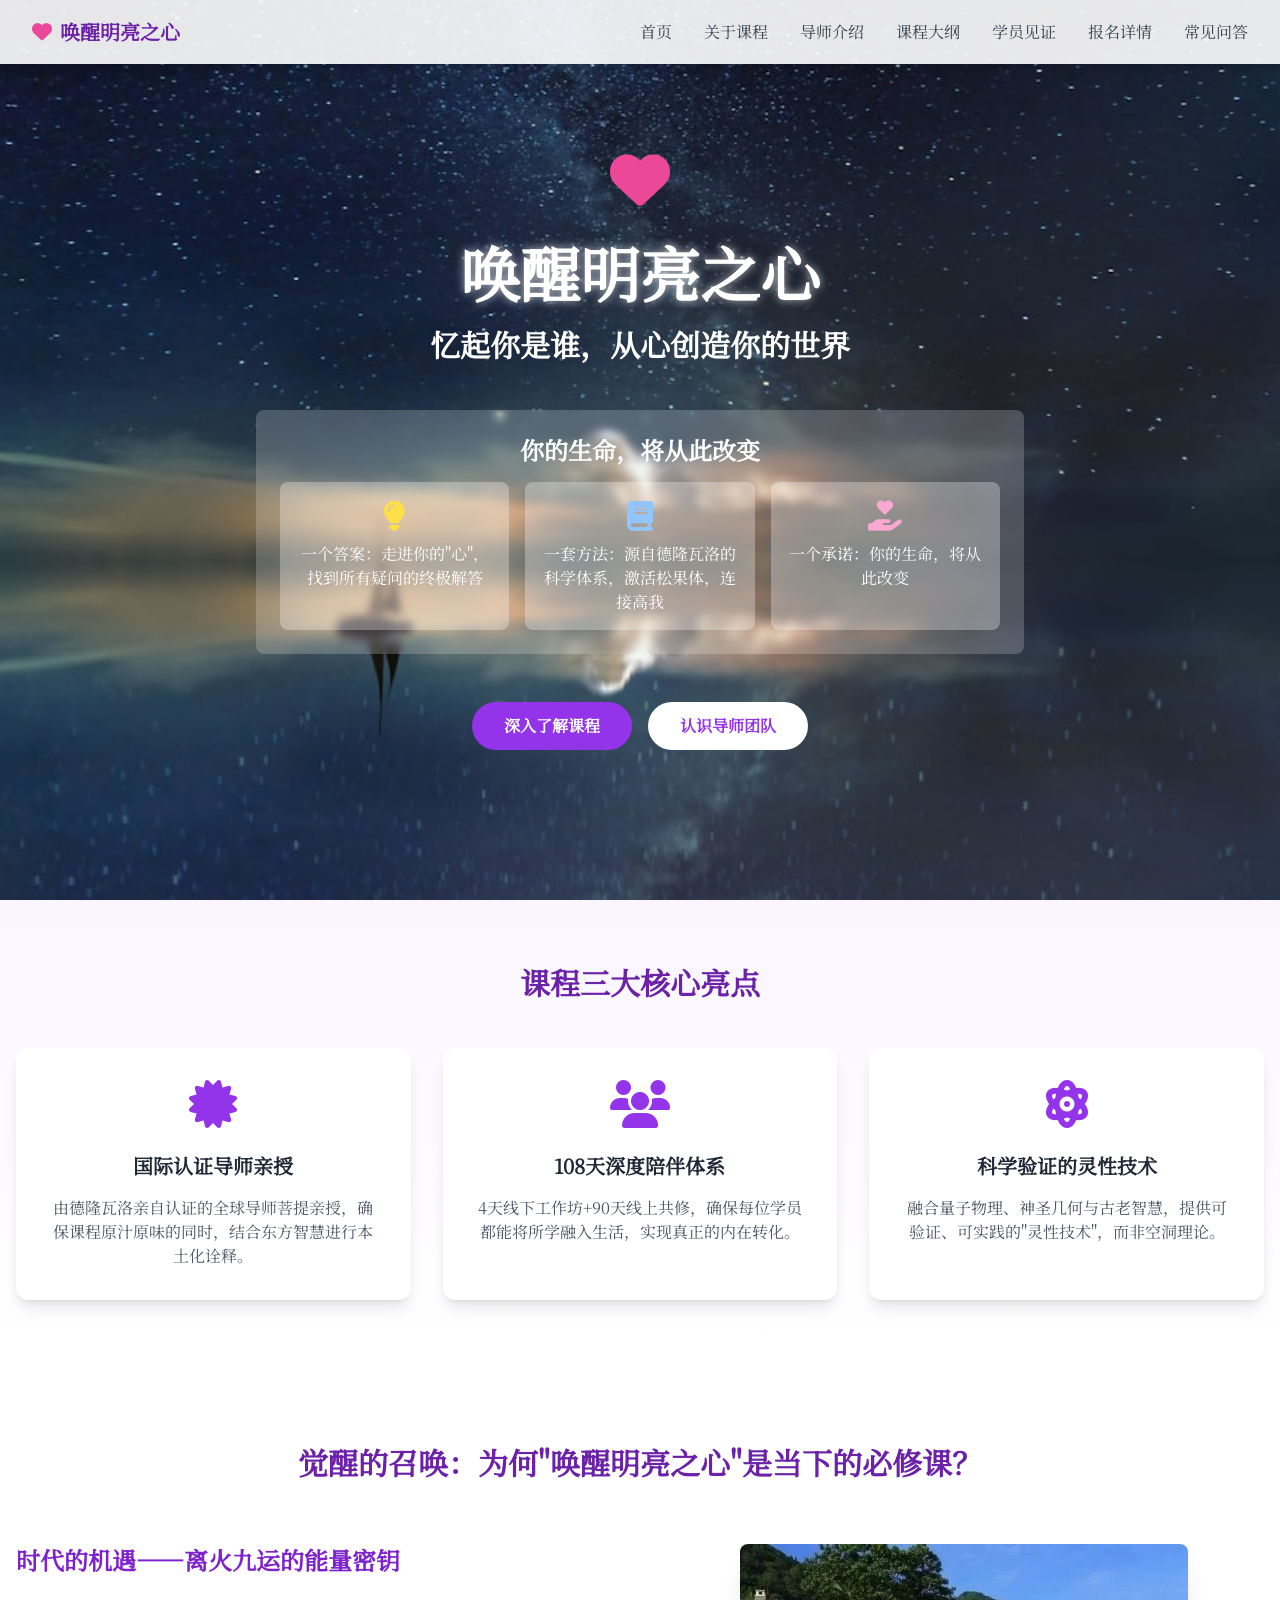
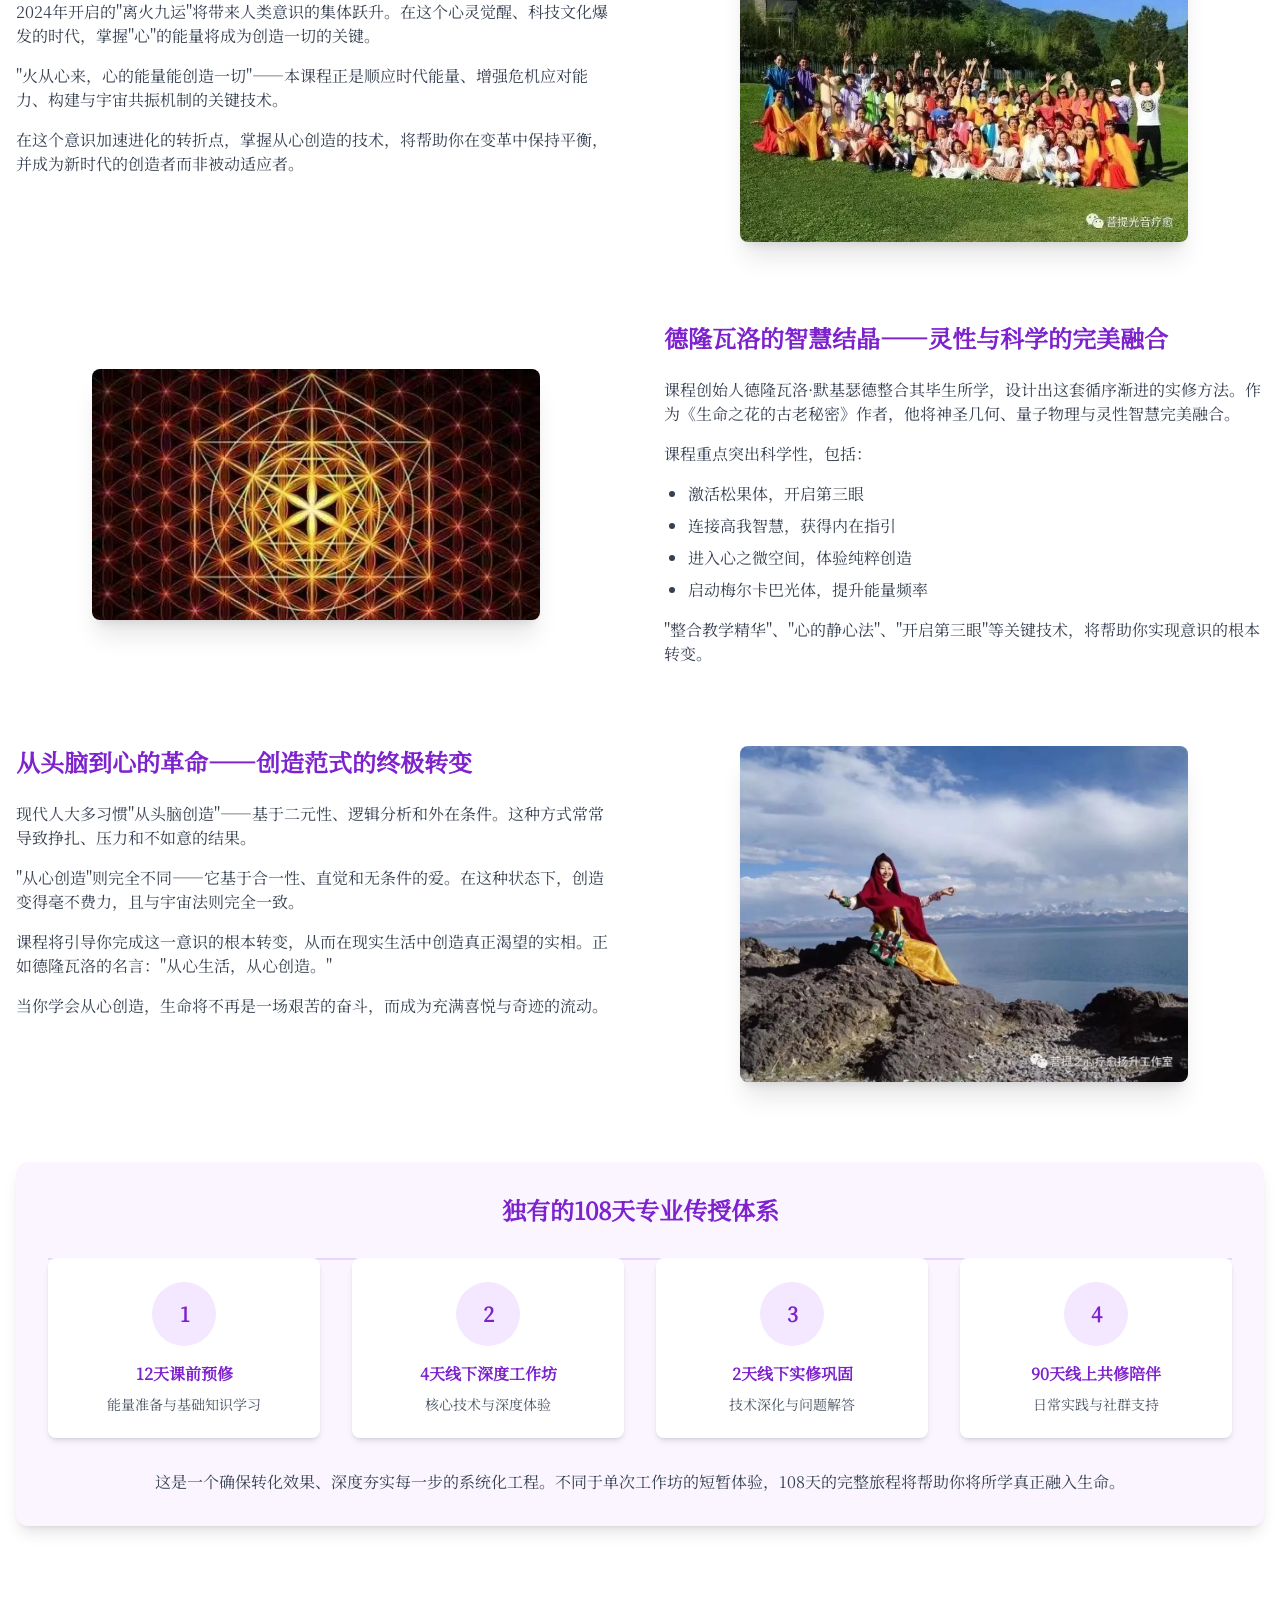
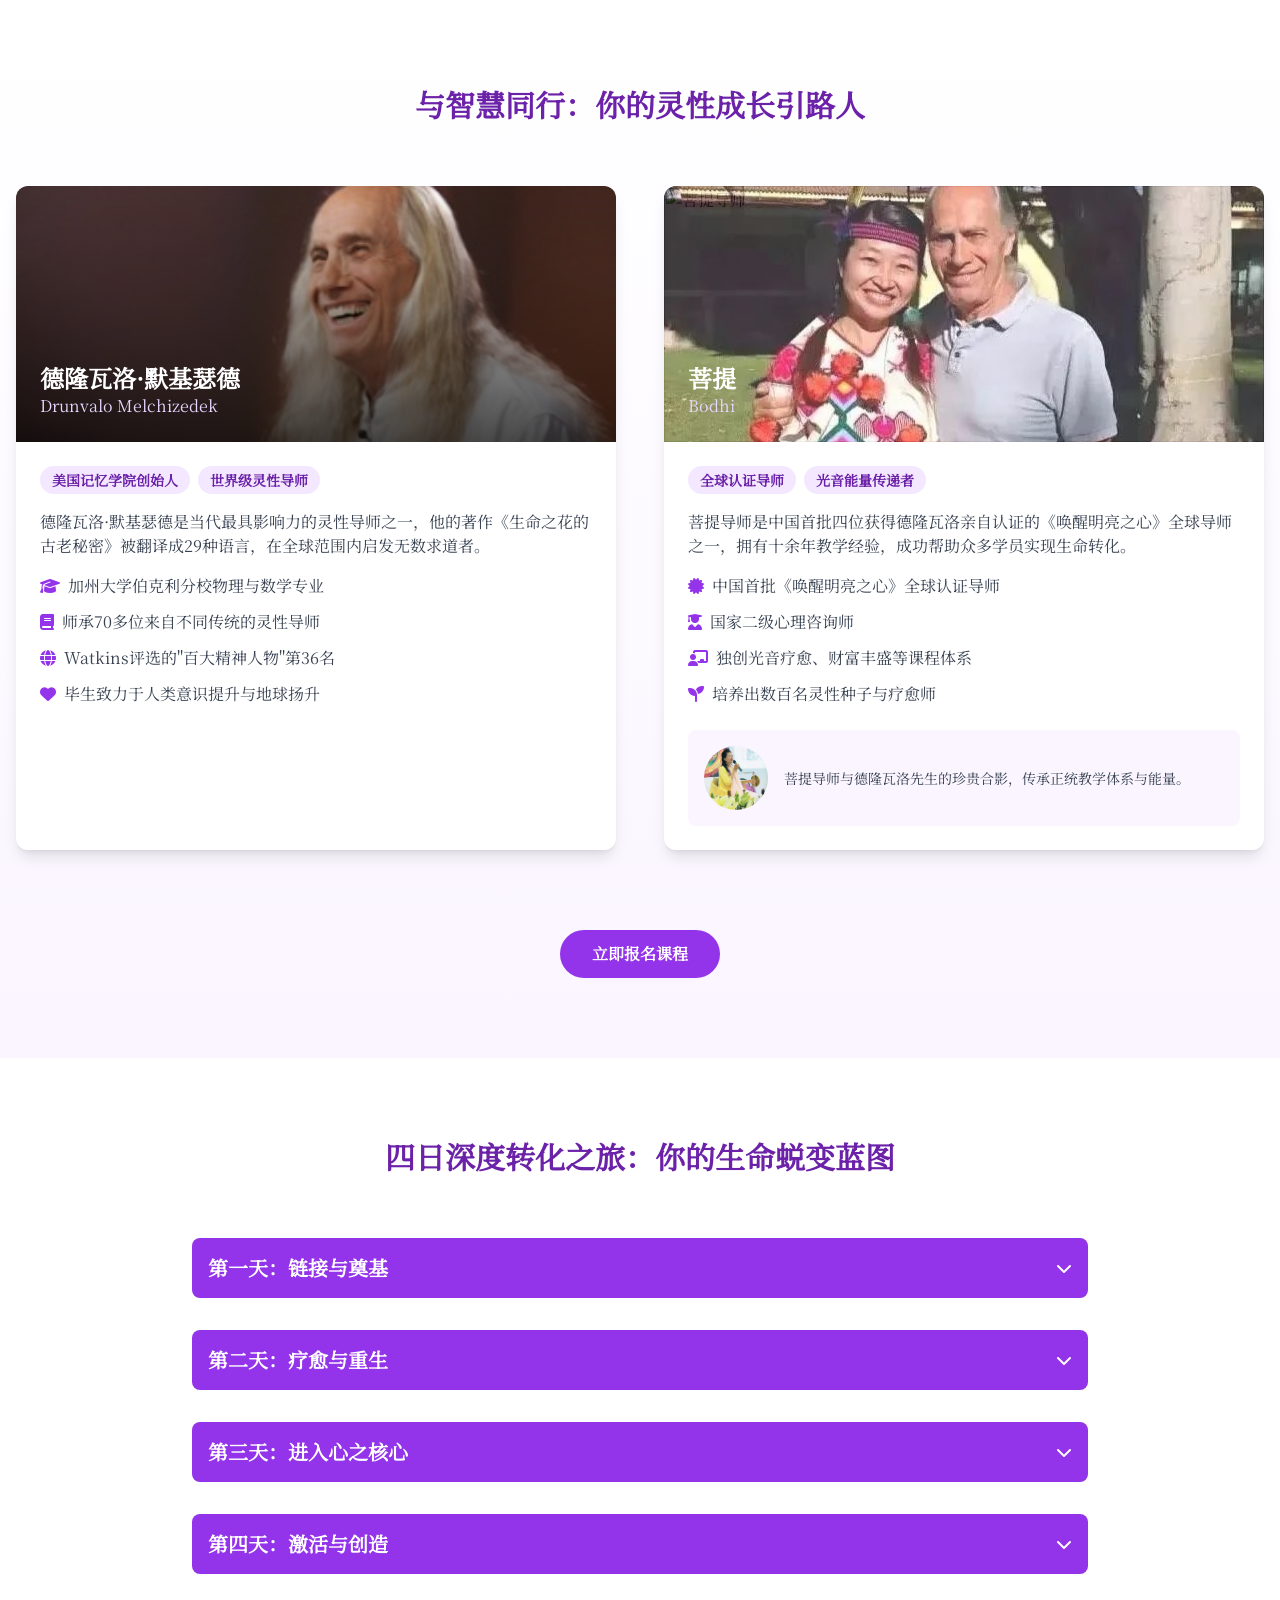
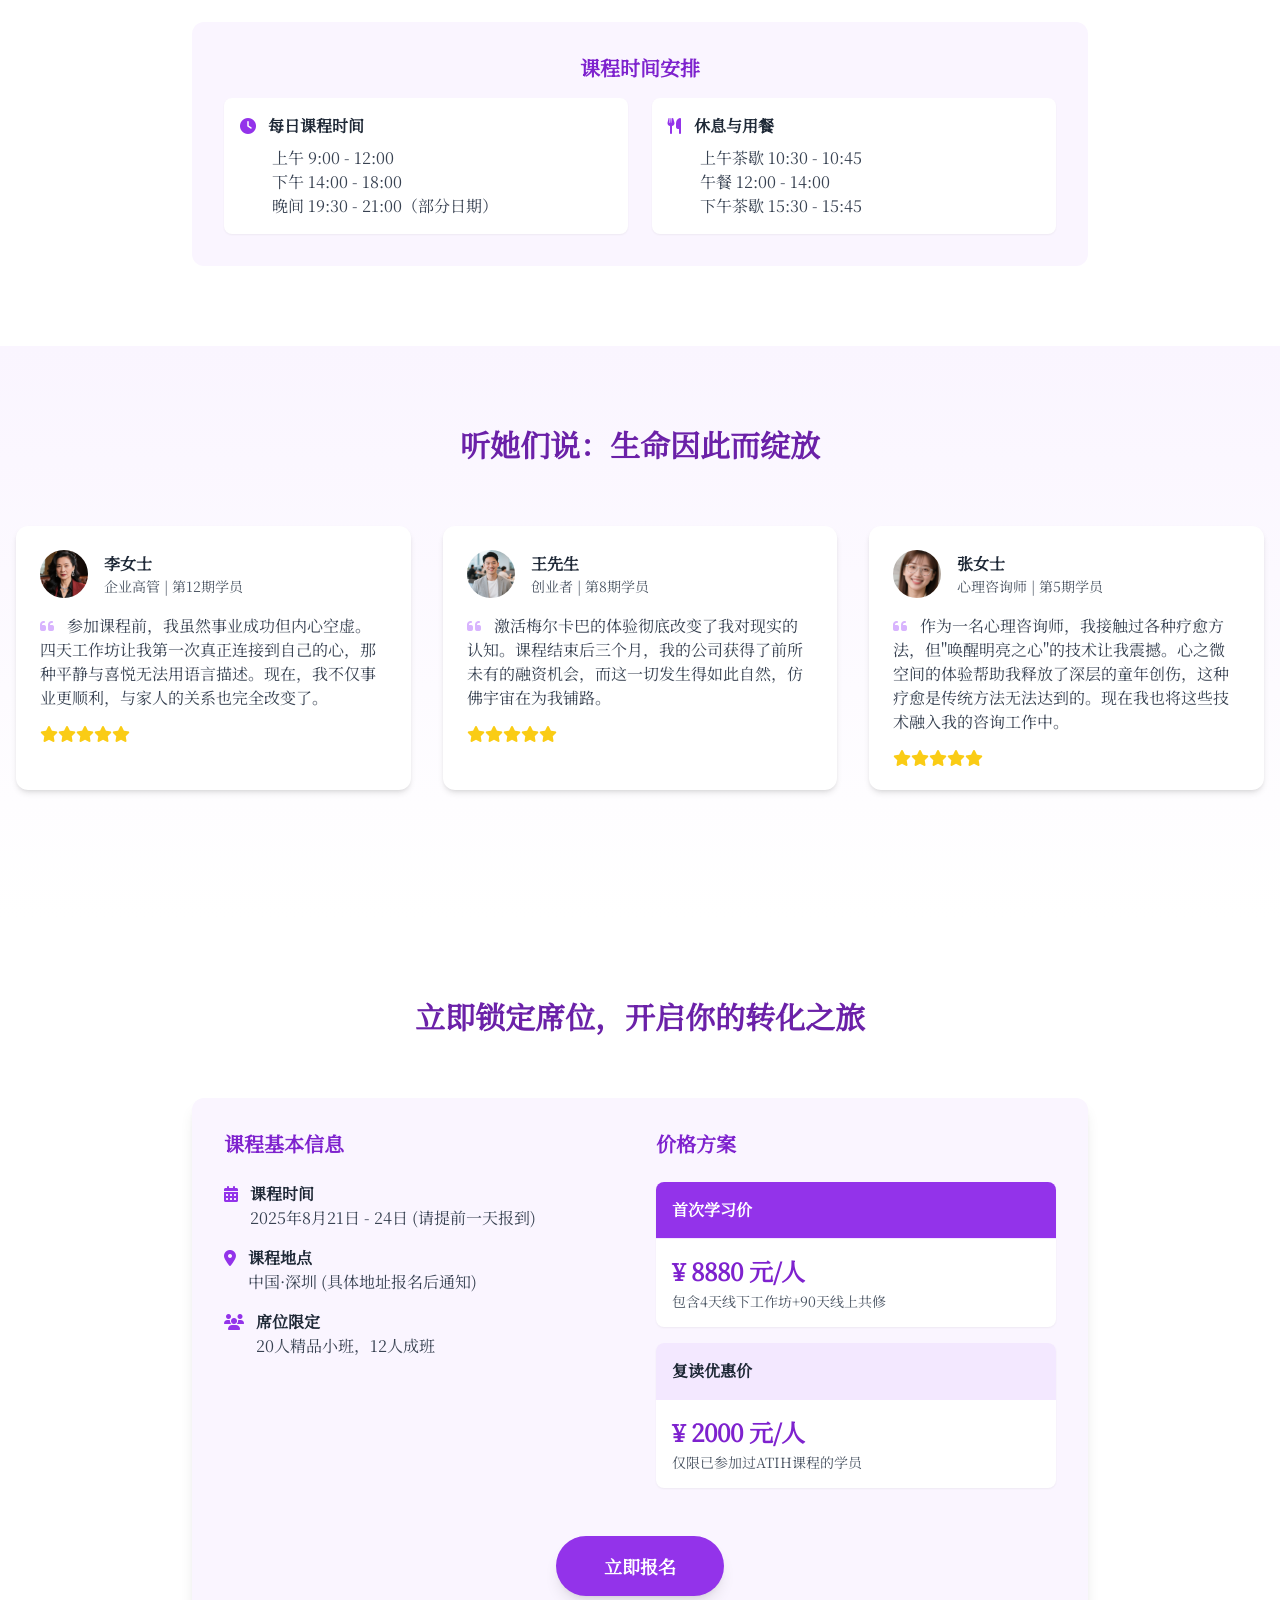
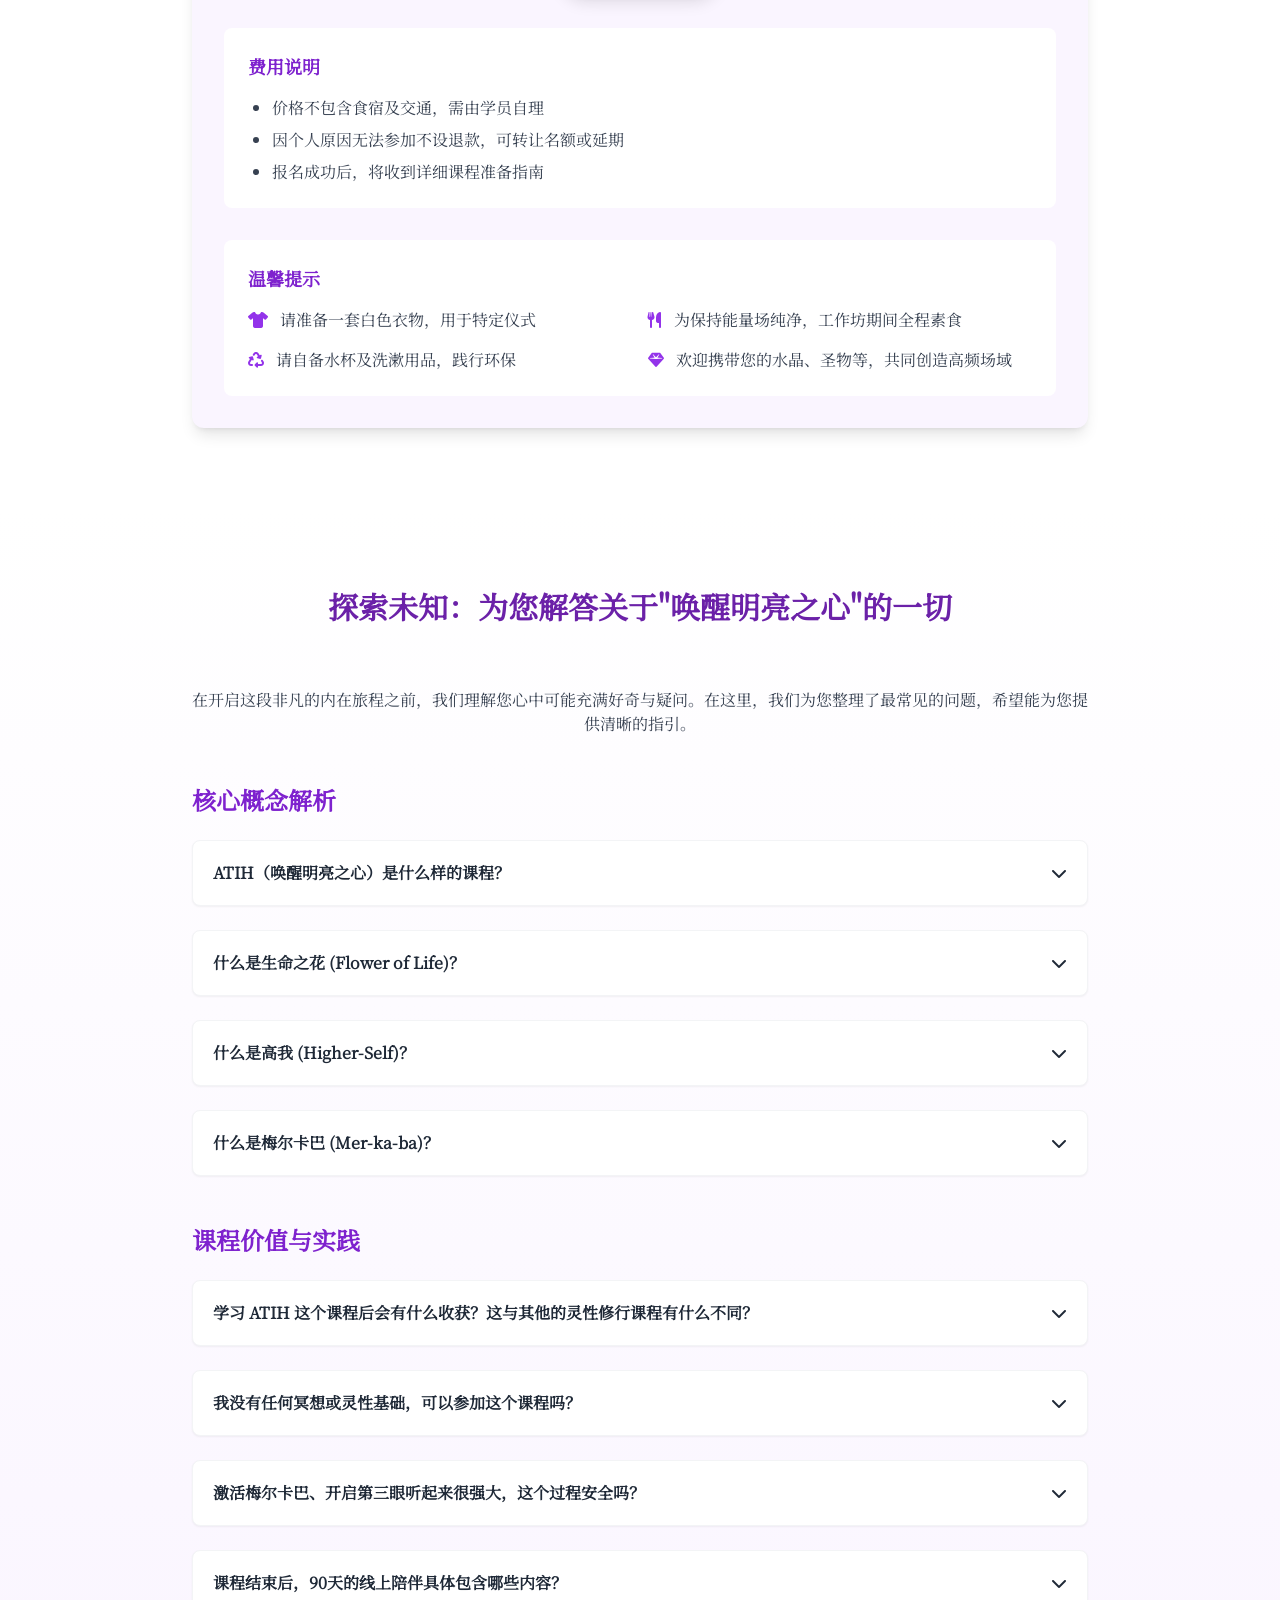
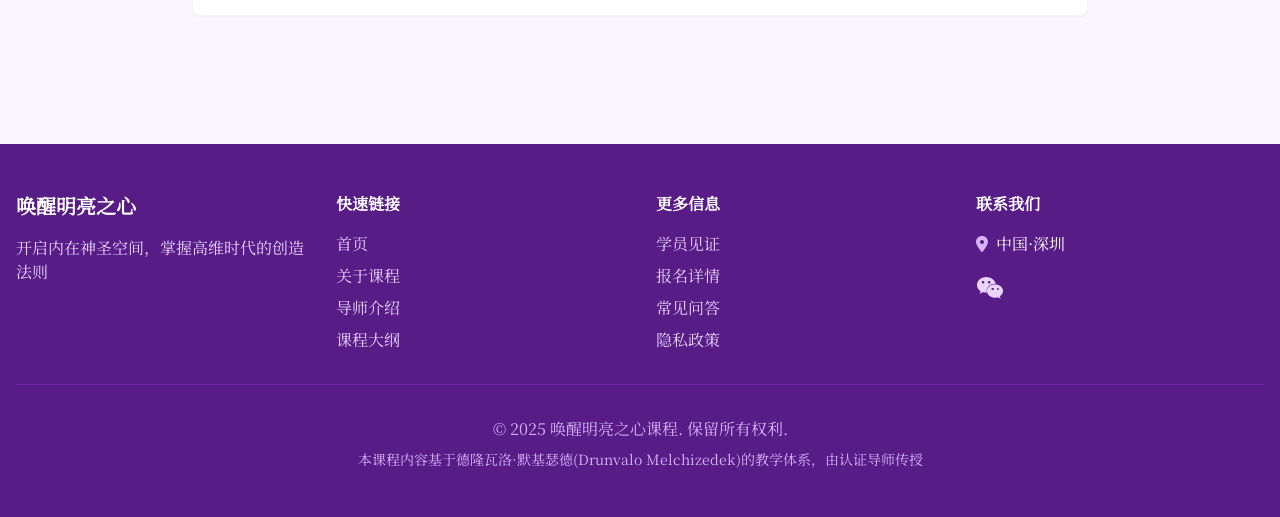
==== commit daf5f5b3: "Add puti folder with Awakening-The-Illuminated-Heart content" ====
--- a/puti/Awakening-The-Illuminated-Heart/index.html
+++ b/puti/Awakening-The-Illuminated-Heart/index.html
@@ -209,13 +209,13 @@
                     <p class="text-gray-700">在这个意识加速进化的转折点，掌握从心创造的技术，将帮助你在变革中保持平衡，并成为新时代的创造者而非被动适应者。</p>
                 </div>
                 <div class="flex items-center justify-center">
-                    <img src="assets/images/meditation-1.jpg" alt="离火九运" class="rounded-lg shadow-xl w-full h-auto max-w-md">
+                    <img src="assets/images/heying.jpg" alt="离火九运" class="rounded-lg shadow-xl w-full h-auto max-w-md">
                 </div>
             </div>
             
             <div class="grid grid-cols-1 lg:grid-cols-2 gap-12 mb-20">
                 <div class="flex items-center justify-center order-last lg:order-first">
-                    <img src="assets/images/meditation-2.jpg" alt="德隆瓦洛的智慧结晶" class="rounded-lg shadow-xl w-full h-auto max-w-md">
+                    <img src="assets/images/meierkaba.jpg" alt="德隆瓦洛的智慧结晶" class="rounded-lg shadow-xl w-full h-auto max-w-md">
                 </div>
                 <div>
                     <h3 class="text-2xl font-bold text-purple-700 mb-6">德隆瓦洛的智慧结晶——灵性与科学的完美融合</h3>
@@ -240,7 +240,7 @@
                     <p class="text-gray-700">当你学会从心创造，生命将不再是一场艰苦的奋斗，而成为充满喜悦与奇迹的流动。</p>
                 </div>
                 <div class="flex items-center justify-center">
-                    <img src="assets/images/meditation-2.jpg" alt="从头脑到心的革命" class="rounded-lg shadow-xl w-full h-auto max-w-md">
+                    <img src="assets/images/teacher2.jpg" alt="从头脑到心的革命" class="rounded-lg shadow-xl w-full h-auto max-w-md">
                 </div>
             </div>
             
@@ -294,7 +294,7 @@
             <div class="grid grid-cols-1 lg:grid-cols-2 gap-12 mb-20">
                 <div class="bg-white rounded-xl shadow-lg overflow-hidden">
                     <div class="relative">
-                        <img src="assets/images/instructor-1.jpg" alt="德隆瓦洛·默基瑟德" class="w-full h-64 object-cover">
+                        <img src="assets/images/drunvalo-long-hair.jpg" alt="德隆瓦洛·默基瑟德" class="w-full h-64 object-cover" style="object-position: center 18%;">
                         <div class="absolute inset-0 bg-gradient-to-t from-black to-transparent opacity-70"></div>
                         <div class="absolute bottom-0 left-0 p-6">
                             <h3 class="text-2xl font-bold text-white">德隆瓦洛·默基瑟德</h3>
@@ -331,7 +331,7 @@
                 <div class="bg-white rounded-xl shadow-lg overflow-hidden">
                     <div class="relative">
                         <img src="assets/images/instructor-2.jpg" alt="菩提导师" class="w-full h-64 object-cover">
-                        <div class="absolute inset-0 bg-gradient-to-t from-black to-transparent opacity-70"></div>
+                        <div class="absolute inset-0 bg-gradient-to-t from-black to-transparent opacity-80" style="background-image: url('assets/images/putiAndDroun.jpg'); background-position: center 35%;"></div>
                         <div class="absolute bottom-0 left-0 p-6">
                             <h3 class="text-2xl font-bold text-white">菩提</h3>
                             <p class="text-purple-200">Bodhi</p>
@@ -362,7 +362,7 @@
                             </div>
                         </div>
                         <div class="mt-6 p-4 bg-purple-50 rounded-lg flex items-center">
-                            <img src="assets/images/instructor-1.jpg" alt="菩提与德隆瓦洛" class="w-16 h-16 rounded-full object-cover mr-4">
+                            <img src="assets/images/teacher.jpg" alt="菩提与德隆瓦洛" class="w-16 h-16 rounded-full object-cover mr-4">
                             <p class="text-gray-700 text-sm">菩提导师与德隆瓦洛先生的珍贵合影，传承正统教学体系与能量。</p>
                         </div>
                     </div>
@@ -534,7 +534,7 @@
             <div class="grid grid-cols-1 md:grid-cols-2 lg:grid-cols-3 gap-8 mb-12">
                 <div class="testimonial-card bg-white p-6 rounded-xl shadow-md hover:shadow-lg transition">
                     <div class="flex items-center mb-4">
-                        <img src="assets/images/testimonial-1.jpg" alt="学员李女士" class="w-12 h-12 rounded-full object-cover mr-4">
+                        <img src="assets/images/female2.png" alt="学员李女士" class="w-12 h-12 rounded-full object-cover mr-4">
                         <div>
                             <h4 class="font-bold">李女士</h4>
                             <p class="text-sm text-gray-600">企业高管 | 第12期学员</p>
@@ -555,7 +555,7 @@
                 
                 <div class="testimonial-card bg-white p-6 rounded-xl shadow-md hover:shadow-lg transition">
                     <div class="flex items-center mb-4">
-                        <img src="assets/images/testimonial-2.jpg" alt="学员王先生" class="w-12 h-12 rounded-full object-cover mr-4">
+                        <img src="assets/images/man1.png" alt="学员王先生" class="w-12 h-12 rounded-full object-cover mr-4">
                         <div>
                             <h4 class="font-bold">王先生</h4>
                             <p class="text-sm text-gray-600">创业者 | 第8期学员</p>
@@ -576,7 +576,7 @@
                 
                 <div class="testimonial-card bg-white p-6 rounded-xl shadow-md hover:shadow-lg transition">
                     <div class="flex items-center mb-4">
-                        <img src="assets/images/testimonial-3.jpg" alt="学员张女士" class="w-12 h-12 rounded-full object-cover mr-4">
+                        <img src="assets/images/female.png" alt="学员张女士" class="w-12 h-12 rounded-full object-cover mr-4">
                         <div>
                             <h4 class="font-bold">张女士</h4>
                             <p class="text-sm text-gray-600">心理咨询师 | 第5期学员</p>
@@ -665,7 +665,7 @@
                 </div>
                 
                 <div class="text-center mb-8">
-                    <button class="bg-purple-600 hover:bg-purple-700 text-white font-bold py-4 px-12 rounded-full text-lg transition duration-300 transform hover:scale-105 shadow-lg">
+                    <button id="register-btn" class="bg-purple-600 hover:bg-purple-700 text-white font-bold py-4 px-12 rounded-full text-lg transition duration-300 transform hover:scale-105 shadow-lg">
                         立即报名
                     </button>
                 </div>
@@ -814,12 +814,7 @@
                     </div>
                 </div>
                 
-                <div class="text-center mt-12">
-                    <p class="text-gray-700 mb-6">还有更多问题？我们的课程顾问很乐意为您解答</p>
-                    <button class="bg-purple-600 hover:bg-purple-700 text-white font-bold py-3 px-8 rounded-full transition duration-300 inline-block transform hover:scale-105">
-                        联系课程顾问
-                    </button>
-                </div>
+
             </div>
         </div>
     </section>
@@ -853,14 +848,7 @@
                 <div>
                     <h4 class="font-bold mb-4">联系我们</h4>
                     <ul class="space-y-2">
-                        <li class="flex items-center">
-                            <i class="fas fa-phone-alt mr-2 text-purple-300"></i>
-                            <span>400-123-4567</span>
-                        </li>
-                        <li class="flex items-center">
-                            <i class="fas fa-envelope mr-2 text-purple-300"></i>
-                            <span>info@awakeningheart.com</span>
-                        </li>
+
                         <li class="flex items-center">
                             <i class="fas fa-map-marker-alt mr-2 text-purple-300"></i>
                             <span>中国·深圳</span>
@@ -868,8 +856,6 @@
                     </ul>
                     <div class="flex space-x-4 mt-4">
                         <a href="#" class="text-purple-200 hover:text-white transition"><i class="fab fa-weixin text-2xl"></i></a>
-                        <a href="#" class="text-purple-200 hover:text-white transition"><i class="fab fa-weibo text-2xl"></i></a>
-                        <a href="#" class="text-purple-200 hover:text-white transition"><i class="fab fa-youtube text-2xl"></i></a>
                     </div>
                 </div>
             </div>
@@ -879,6 +865,19 @@
             </div>
         </div>
     </footer>
+
+    <!-- QR Code Modal -->
+    <div id="qr-modal" class="fixed inset-0 bg-black bg-opacity-50 flex items-center justify-center z-50 hidden">
+        <div class="bg-white rounded-lg p-6 max-w-md w-full mx-4">
+            <div class="text-center">
+                <h3 class="text-xl font-bold text-purple-800 mb-4">扫码报名</h3>
+                <img src="assets/images/qcode.jpg" alt="报名二维码" class="mx-auto mb-4 max-w-full h-auto w-3/5">
+                <button id="close-modal" class="bg-gray-500 hover:bg-gray-600 text-white font-bold py-2 px-6 rounded-full transition duration-300">
+                    关闭
+                </button>
+            </div>
+        </div>
+    </div>
 
     <script>
         // Mobile menu toggle
@@ -912,15 +911,7 @@
                 const answer = this.parentElement.querySelector('.faq-answer');
                 const icon = this.querySelector('i');
                 
-                // Close all other answers
-                document.querySelectorAll('.faq-answer').forEach(item => {
-                    if (item !== answer) {
-                        item.style.maxHeight = null;
-                        item.previousElementSibling.querySelector('i').style.transform = 'rotate(0deg)';
-                    }
-                });
-                
-                // Toggle current answer
+                // Toggle current answer only
                 if (answer.style.maxHeight && answer.style.maxHeight !== '0px') {
                     answer.style.maxHeight = '0px';
                     icon.style.transform = 'rotate(0deg)';
@@ -965,6 +956,35 @@
                 }
             });
         });
+
+        // QR Code Modal functionality
+        const registerBtn = document.getElementById('register-btn');
+        const wechatIcon = document.querySelector('.fab.fa-weixin');
+        const qrModal = document.getElementById('qr-modal');
+        const closeModal = document.getElementById('close-modal');
+
+        // Open modal when register button is clicked
+        registerBtn.addEventListener('click', function() {
+            qrModal.classList.remove('hidden');
+        });
+
+        // Open modal when wechat icon is clicked
+        wechatIcon.addEventListener('click', function(e) {
+            e.preventDefault();
+            qrModal.classList.remove('hidden');
+        });
+
+        // Close modal when close button is clicked
+        closeModal.addEventListener('click', function() {
+            qrModal.classList.add('hidden');
+        });
+
+        // Close modal when clicking outside the modal content
+        qrModal.addEventListener('click', function(e) {
+            if (e.target === qrModal) {
+                qrModal.classList.add('hidden');
+            }
+        });
     </script>
 
 </body></html>
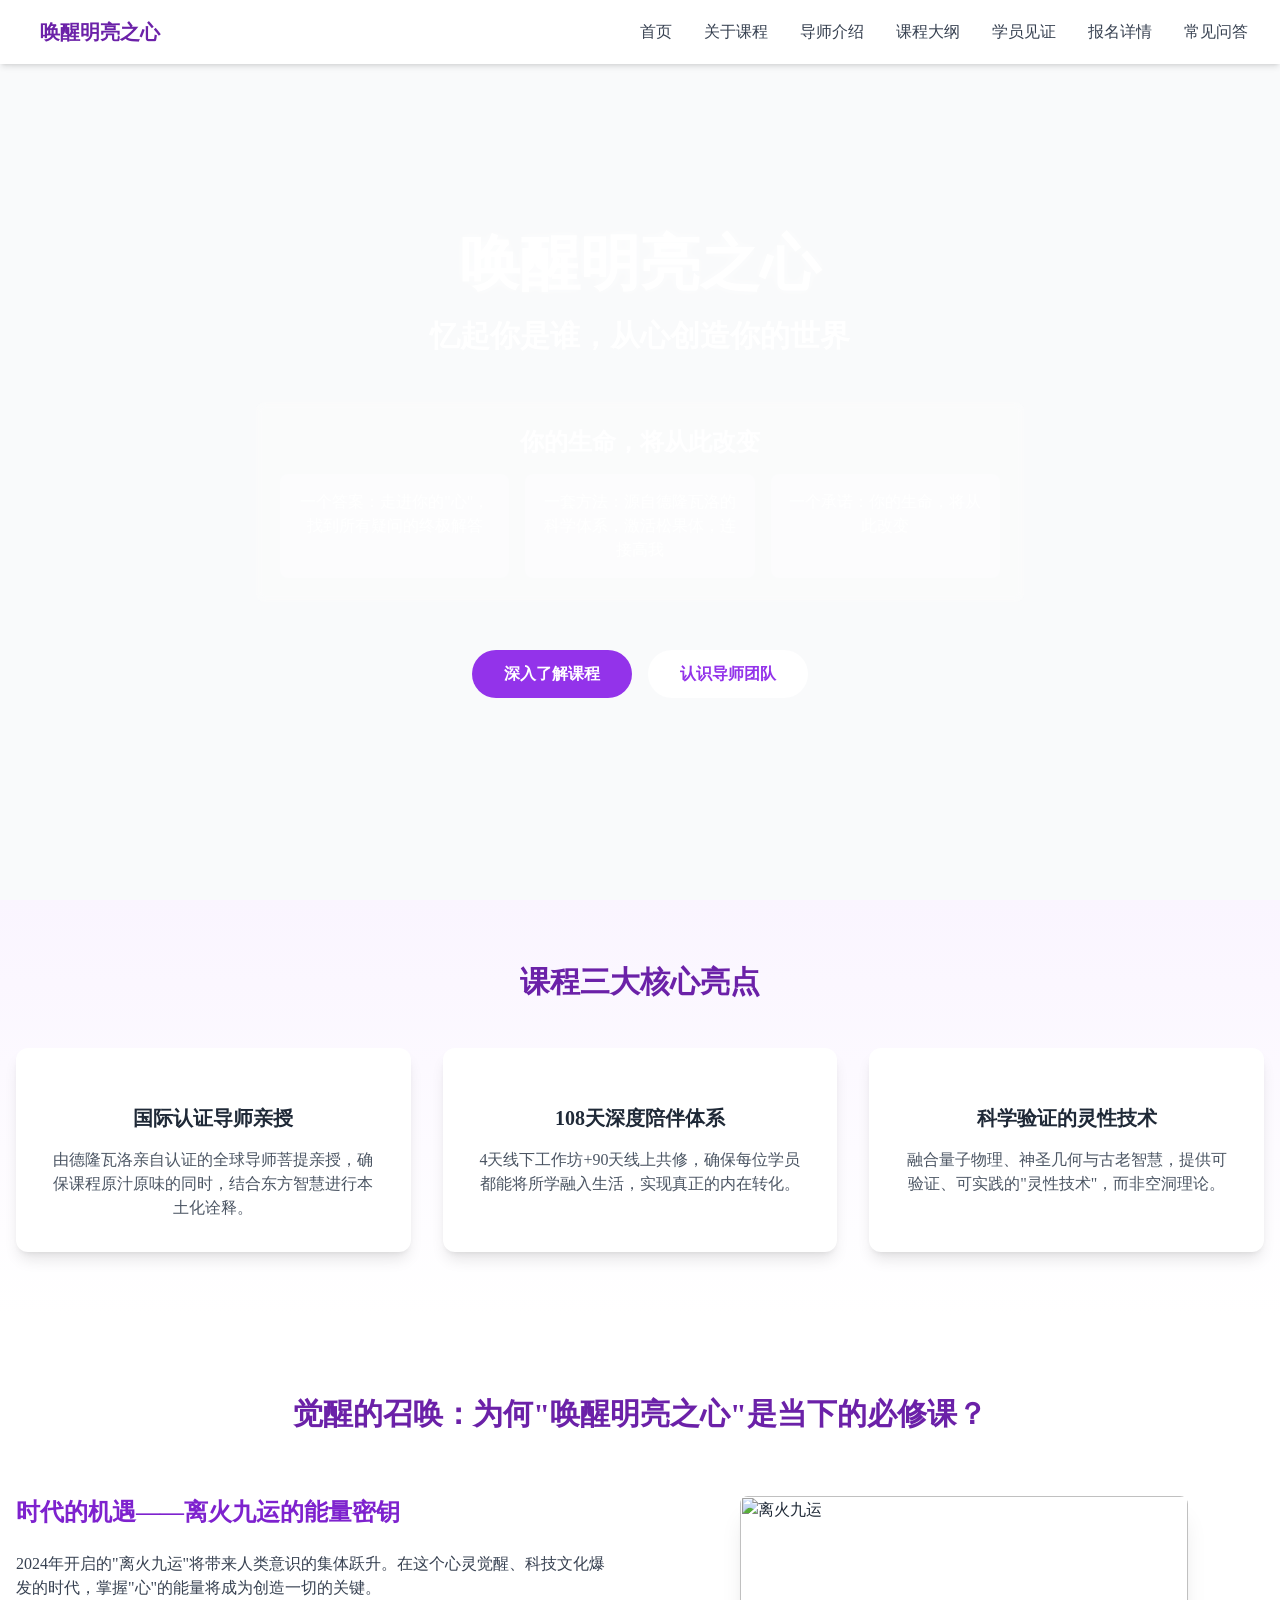
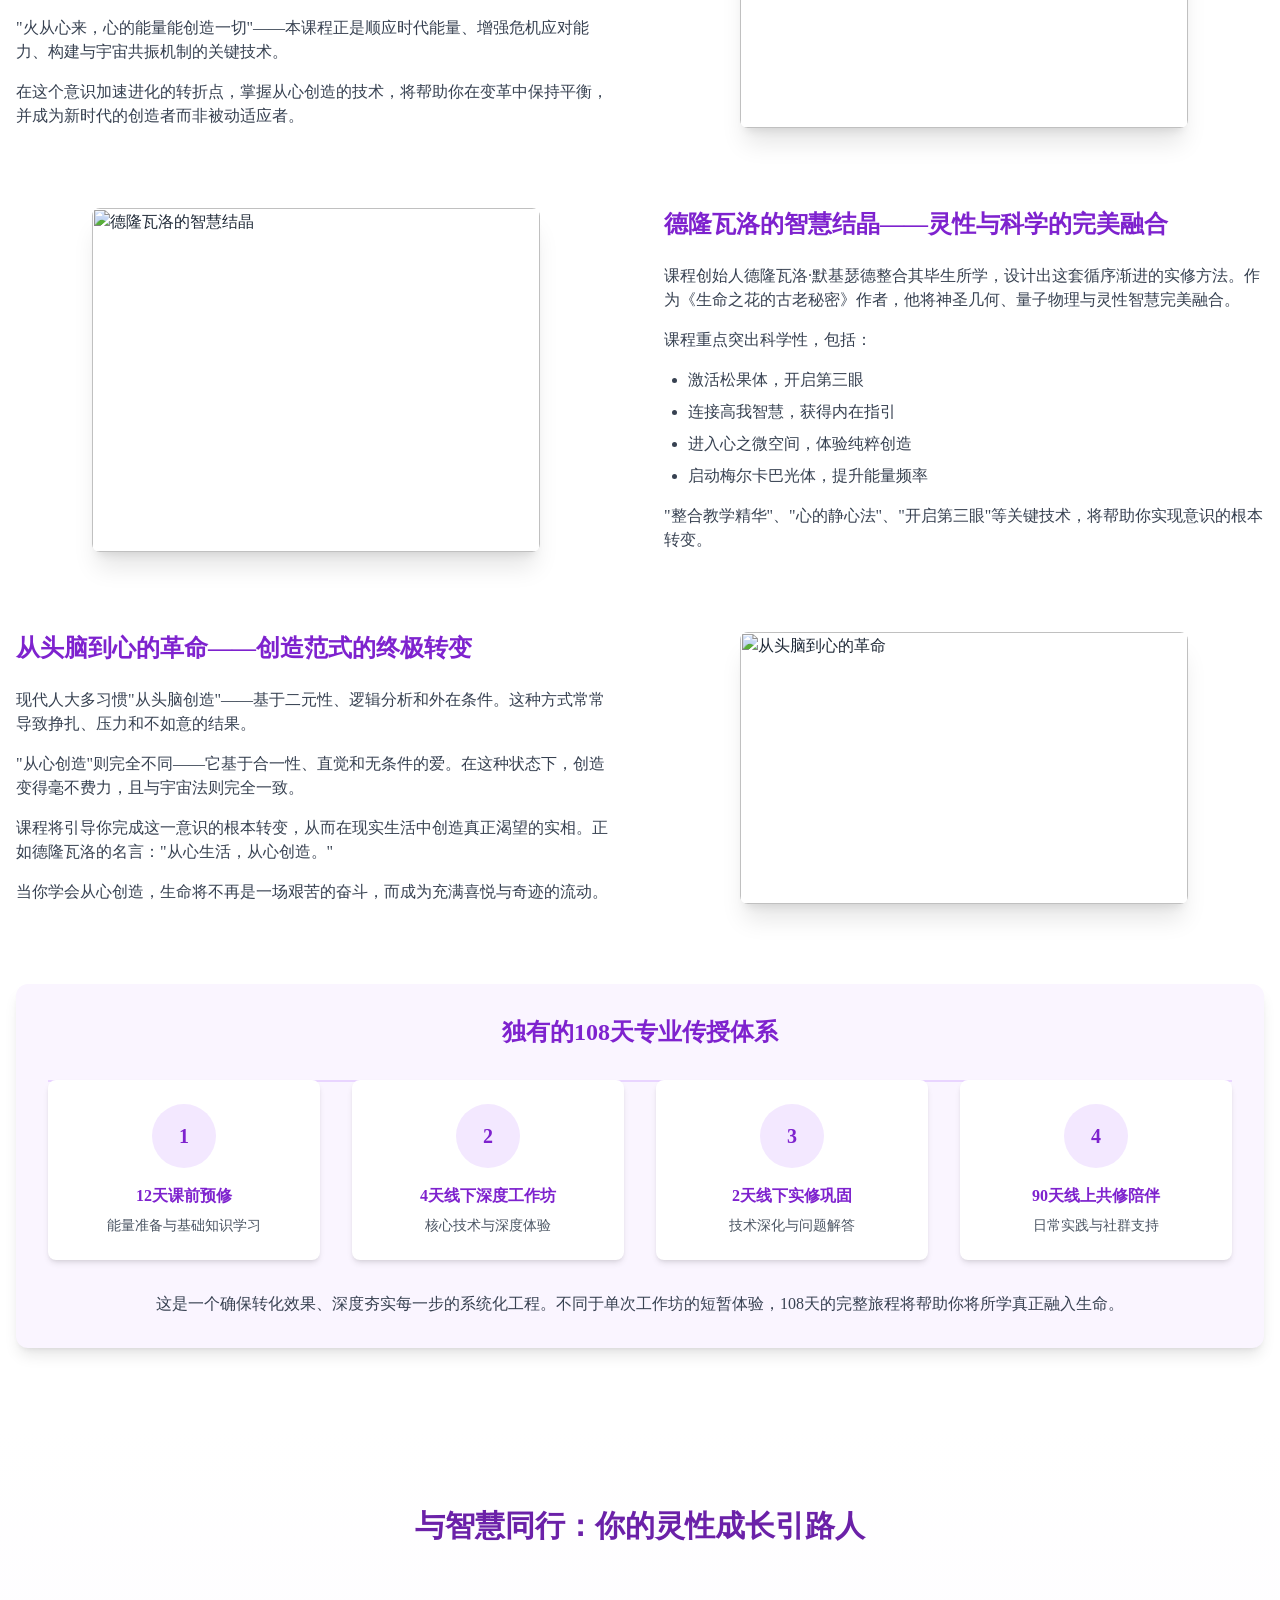
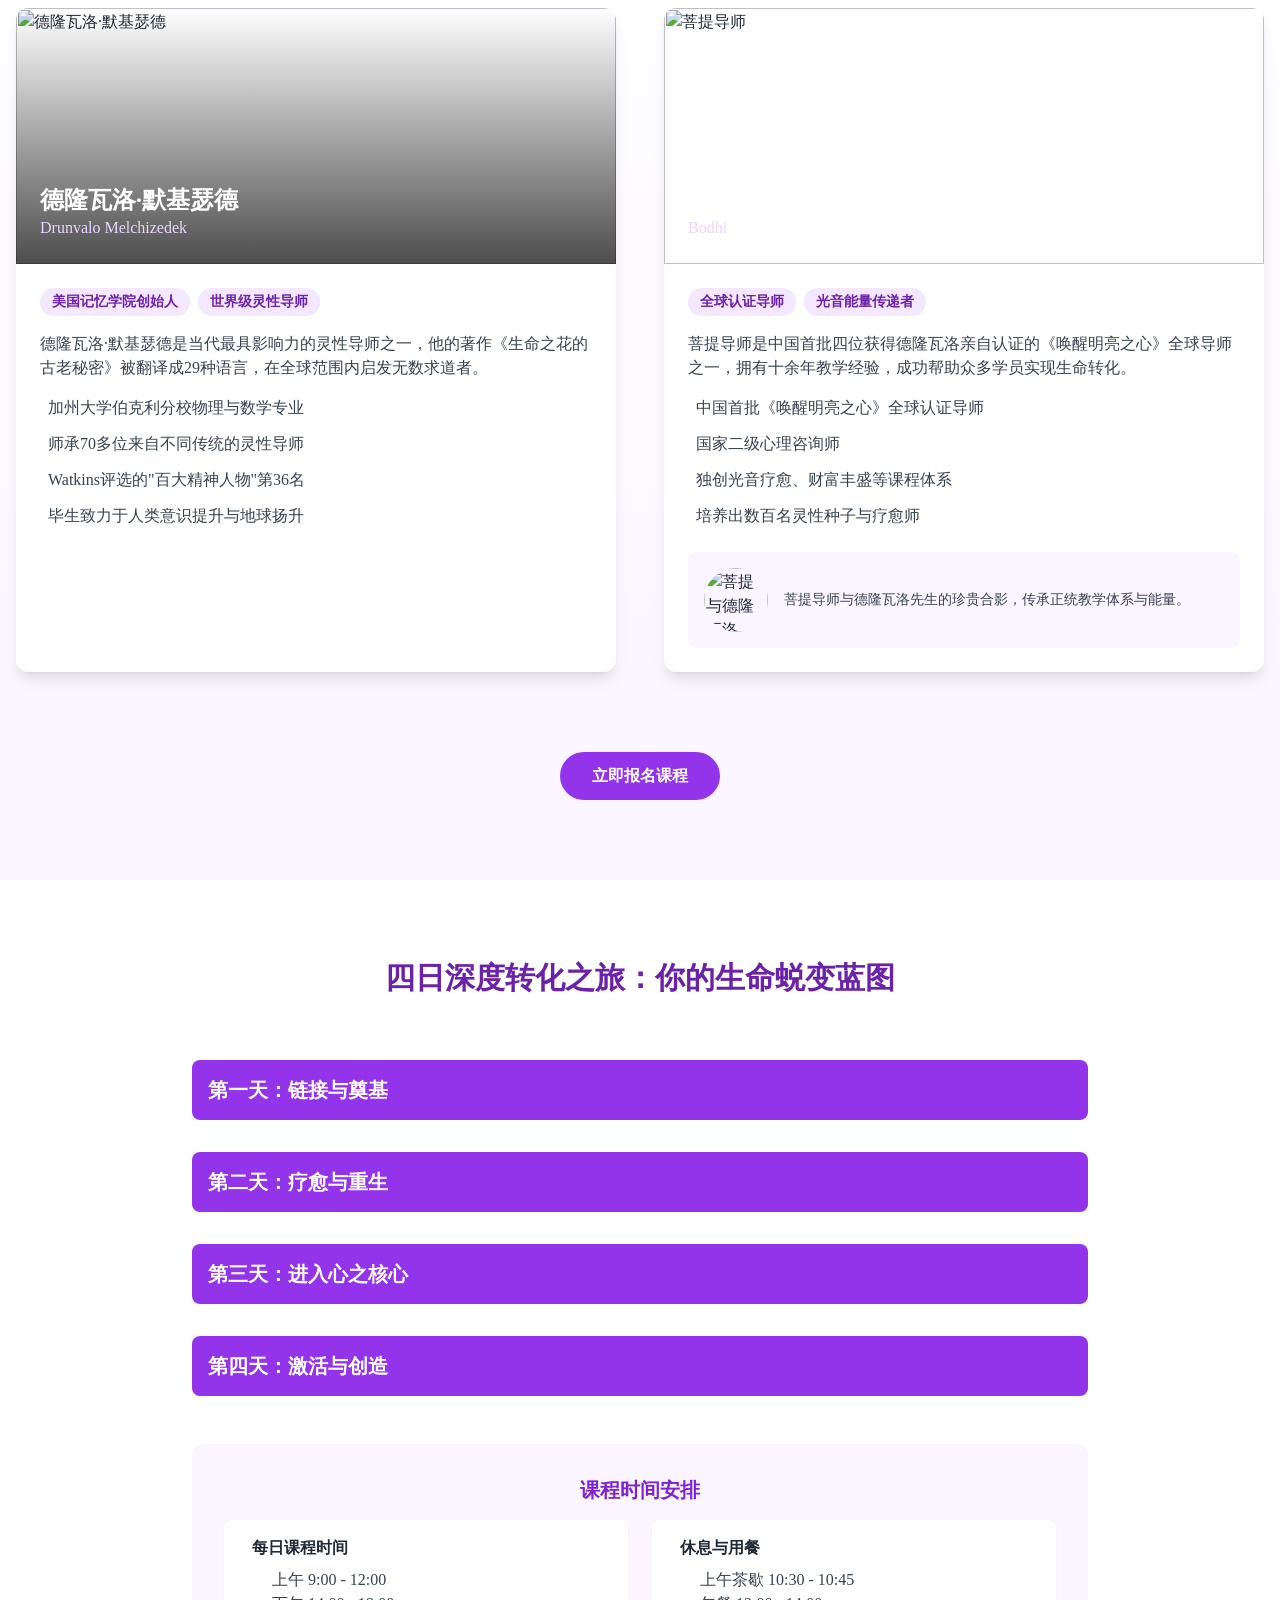
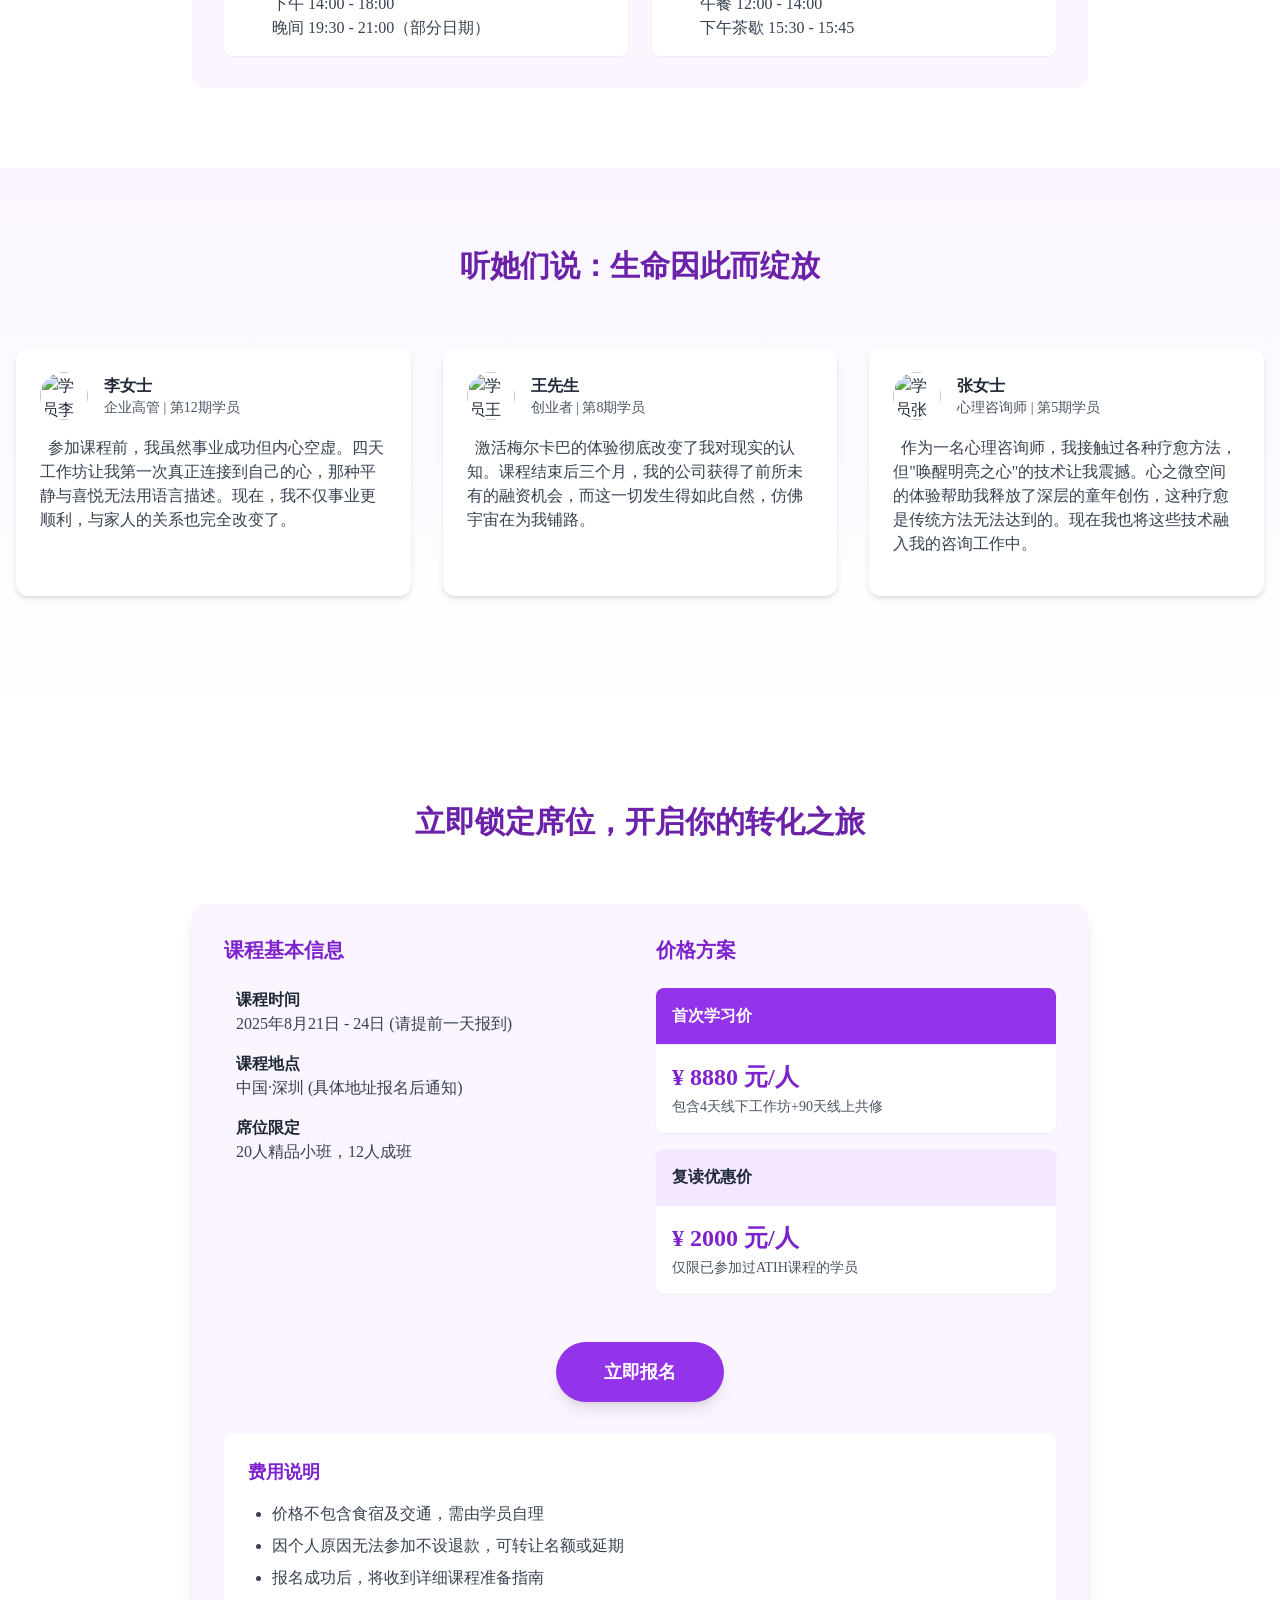
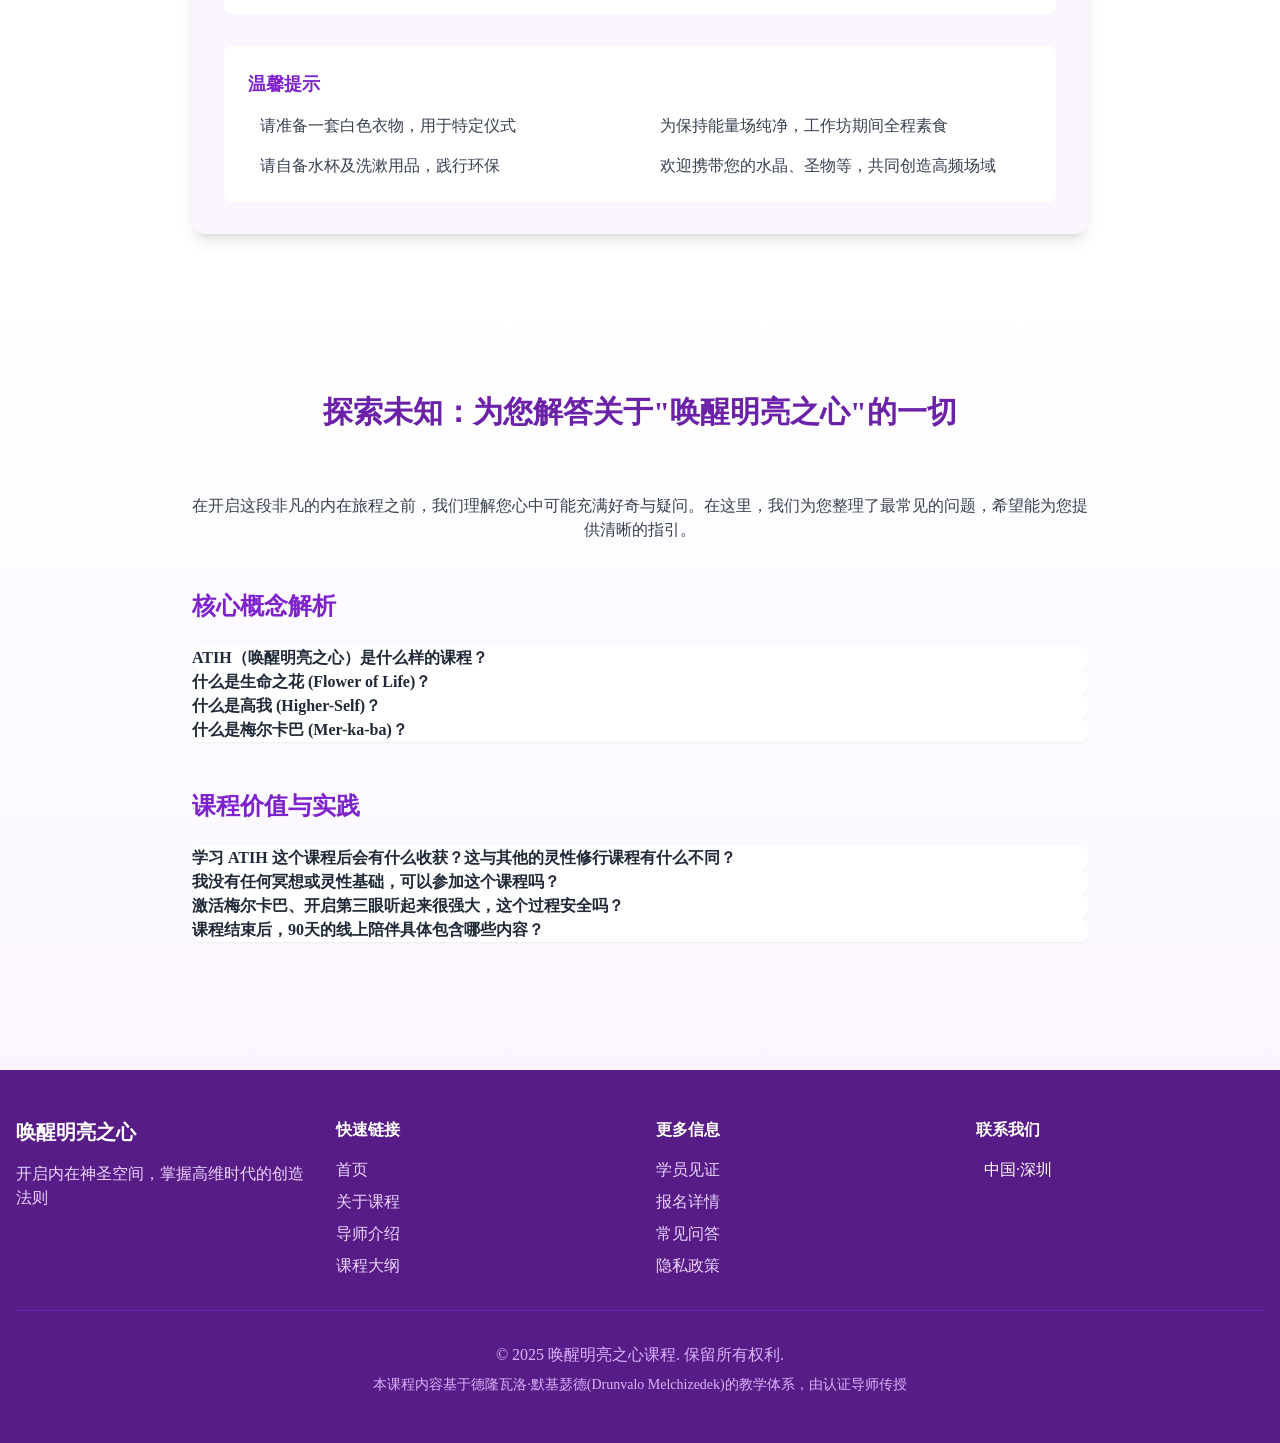
==== commit 7a1b36ba: "Add puti folder with Awakening-The-Illuminated-Heart content" ====
--- a/puti/Awakening-The-Illuminated-Heart/index.html
+++ b/puti/Awakening-The-Illuminated-Heart/index.html
@@ -2,15 +2,15 @@
     <meta charset="UTF-8">
     <meta name="viewport" content="width=device-width, initial-scale=1.0">
     <title>唤醒明亮之心：开启内在神圣空间，掌握高维时代的创造法则</title>
-    <link rel="stylesheet" href="assets/css/tailwind.min.css">
-    <link rel="stylesheet" href="assets/css/fontawesome.min.css">
+    <link rel="stylesheet" href="https://cdn.statically.io/gh/holyhoom115/holyhoom115.github.io/main/puti/Awakening-The-Illuminated-Heart/assets/css/tailwind.min.css">
+    <link rel="stylesheet" href="https://cdn.statically.io/gh/holyhoom115/holyhoom115.github.io/main/puti/Awakening-The-Illuminated-Heart/assets/css/fontawesome.min.css">
     <style>
         @font-face {
             font-family: 'Noto Serif SC';
             font-style: normal;
             font-weight: 400;
             font-display: swap;
-            src: url('assets/fonts/NotoSerifSC-Regular.ttf') format('truetype');
+            src: url('https://cdn.statically.io/gh/holyhoom115/holyhoom115.github.io/main/puti/Awakening-The-Illuminated-Heart/assets/fonts/NotoSerifSC-Regular.ttf') format('truetype');
         }
         body {
             font-family: 'Noto Serif SC', serif;
@@ -31,7 +31,7 @@
             z-index: -1;
         }
         .hero-overlay {
-            background: url('assets/images/meditation-1.jpg') center/cover;
+            background: url('https://cdn.statically.io/gh/holyhoom115/holyhoom115.github.io/main/puti/Awakening-The-Illuminated-Heart/assets/images/meditation-1.jpg') center/cover;
             position: absolute;
             top: 0;
             left: 0;
@@ -118,7 +118,7 @@
     <!-- Hero Section -->
     <section id="home" class="hero-video flex items-center justify-center text-center">
         <video autoplay="" muted="" loop="">
-            <source src="assets/videos/stars-in-space.mp4" type="video/mp4">
+            <source src="https://cdn.statically.io/gh/holyhoom115/holyhoom115.github.io/main/puti/Awakening-The-Illuminated-Heart/assets/videos/stars-in-space.mp4" type="video/mp4">
         </video>
         <div class="hero-overlay"></div>
         <div class="container mx-auto px-4 z-10">
@@ -209,13 +209,13 @@
                     <p class="text-gray-700">在这个意识加速进化的转折点，掌握从心创造的技术，将帮助你在变革中保持平衡，并成为新时代的创造者而非被动适应者。</p>
                 </div>
                 <div class="flex items-center justify-center">
-                    <img src="assets/images/heying.jpg" alt="离火九运" class="rounded-lg shadow-xl w-full h-auto max-w-md">
+                    <img src="https://cdn.statically.io/gh/holyhoom115/holyhoom115.github.io/main/puti/Awakening-The-Illuminated-Heart/assets/images/heying.jpg" alt="离火九运" class="rounded-lg shadow-xl w-full h-auto max-w-md">
                 </div>
             </div>
             
             <div class="grid grid-cols-1 lg:grid-cols-2 gap-12 mb-20">
                 <div class="flex items-center justify-center order-last lg:order-first">
-                    <img src="assets/images/meierkaba.jpg" alt="德隆瓦洛的智慧结晶" class="rounded-lg shadow-xl w-full h-auto max-w-md">
+                    <img src="https://cdn.statically.io/gh/holyhoom115/holyhoom115.github.io/main/puti/Awakening-The-Illuminated-Heart/assets/images/meierkaba.jpg" alt="德隆瓦洛的智慧结晶" class="rounded-lg shadow-xl w-full h-auto max-w-md">
                 </div>
                 <div>
                     <h3 class="text-2xl font-bold text-purple-700 mb-6">德隆瓦洛的智慧结晶——灵性与科学的完美融合</h3>
@@ -240,7 +240,7 @@
                     <p class="text-gray-700">当你学会从心创造，生命将不再是一场艰苦的奋斗，而成为充满喜悦与奇迹的流动。</p>
                 </div>
                 <div class="flex items-center justify-center">
-                    <img src="assets/images/teacher2.jpg" alt="从头脑到心的革命" class="rounded-lg shadow-xl w-full h-auto max-w-md">
+                    <img src="https://cdn.statically.io/gh/holyhoom115/holyhoom115.github.io/main/puti/Awakening-The-Illuminated-Heart/assets/images/teacher2.jpg" alt="从头脑到心的革命" class="rounded-lg shadow-xl w-full h-auto max-w-md">
                 </div>
             </div>
             
@@ -294,7 +294,7 @@
             <div class="grid grid-cols-1 lg:grid-cols-2 gap-12 mb-20">
                 <div class="bg-white rounded-xl shadow-lg overflow-hidden">
                     <div class="relative">
-                        <img src="assets/images/drunvalo-long-hair.jpg" alt="德隆瓦洛·默基瑟德" class="w-full h-64 object-cover" style="object-position: center 18%;">
+                        <img src="https://cdn.statically.io/gh/holyhoom115/holyhoom115.github.io/main/puti/Awakening-The-Illuminated-Heart/assets/images/drunvalo-long-hair.jpg" alt="德隆瓦洛·默基瑟德" class="w-full h-64 object-cover" style="object-position: center 18%;">
                         <div class="absolute inset-0 bg-gradient-to-t from-black to-transparent opacity-70"></div>
                         <div class="absolute bottom-0 left-0 p-6">
                             <h3 class="text-2xl font-bold text-white">德隆瓦洛·默基瑟德</h3>
@@ -330,8 +330,8 @@
                 
                 <div class="bg-white rounded-xl shadow-lg overflow-hidden">
                     <div class="relative">
-                        <img src="assets/images/instructor-2.jpg" alt="菩提导师" class="w-full h-64 object-cover">
-                        <div class="absolute inset-0 bg-gradient-to-t from-black to-transparent opacity-80" style="background-image: url('assets/images/putiAndDroun.jpg'); background-position: center 35%;"></div>
+                        <img src="https://cdn.statically.io/gh/holyhoom115/holyhoom115.github.io/main/puti/Awakening-The-Illuminated-Heart/assets/images/instructor-2.jpg" alt="菩提导师" class="w-full h-64 object-cover">
+                        <div class="absolute inset-0 bg-gradient-to-t from-black to-transparent opacity-80" style="background-image: url('https://cdn.statically.io/gh/holyhoom115/holyhoom115.github.io/main/puti/Awakening-The-Illuminated-Heart/assets/images/putiAndDroun.jpg'); background-position: center 35%;"></div>
                         <div class="absolute bottom-0 left-0 p-6">
                             <h3 class="text-2xl font-bold text-white">菩提</h3>
                             <p class="text-purple-200">Bodhi</p>
@@ -362,7 +362,7 @@
                             </div>
                         </div>
                         <div class="mt-6 p-4 bg-purple-50 rounded-lg flex items-center">
-                            <img src="assets/images/teacher.jpg" alt="菩提与德隆瓦洛" class="w-16 h-16 rounded-full object-cover mr-4">
+                            <img src="https://cdn.statically.io/gh/holyhoom115/holyhoom115.github.io/main/puti/Awakening-The-Illuminated-Heart/assets/images/teacher.jpg" alt="菩提与德隆瓦洛" class="w-16 h-16 rounded-full object-cover mr-4">
                             <p class="text-gray-700 text-sm">菩提导师与德隆瓦洛先生的珍贵合影，传承正统教学体系与能量。</p>
                         </div>
                     </div>
@@ -534,7 +534,7 @@
             <div class="grid grid-cols-1 md:grid-cols-2 lg:grid-cols-3 gap-8 mb-12">
                 <div class="testimonial-card bg-white p-6 rounded-xl shadow-md hover:shadow-lg transition">
                     <div class="flex items-center mb-4">
-                        <img src="assets/images/female2.png" alt="学员李女士" class="w-12 h-12 rounded-full object-cover mr-4">
+                        <img src="https://cdn.statically.io/gh/holyhoom115/holyhoom115.github.io/main/puti/Awakening-The-Illuminated-Heart/assets/images/female2.png" alt="学员李女士" class="w-12 h-12 rounded-full object-cover mr-4">
                         <div>
                             <h4 class="font-bold">李女士</h4>
                             <p class="text-sm text-gray-600">企业高管 | 第12期学员</p>
@@ -555,7 +555,7 @@
                 
                 <div class="testimonial-card bg-white p-6 rounded-xl shadow-md hover:shadow-lg transition">
                     <div class="flex items-center mb-4">
-                        <img src="assets/images/man1.png" alt="学员王先生" class="w-12 h-12 rounded-full object-cover mr-4">
+                        <img src="https://cdn.statically.io/gh/holyhoom115/holyhoom115.github.io/main/puti/Awakening-The-Illuminated-Heart/assets/images/man1.png" alt="学员王先生" class="w-12 h-12 rounded-full object-cover mr-4">
                         <div>
                             <h4 class="font-bold">王先生</h4>
                             <p class="text-sm text-gray-600">创业者 | 第8期学员</p>
@@ -576,7 +576,7 @@
                 
                 <div class="testimonial-card bg-white p-6 rounded-xl shadow-md hover:shadow-lg transition">
                     <div class="flex items-center mb-4">
-                        <img src="assets/images/female.png" alt="学员张女士" class="w-12 h-12 rounded-full object-cover mr-4">
+                        <img src="https://cdn.statically.io/gh/holyhoom115/holyhoom115.github.io/main/puti/Awakening-The-Illuminated-Heart/assets/images/female.png" alt="学员张女士" class="w-12 h-12 rounded-full object-cover mr-4">
                         <div>
                             <h4 class="font-bold">张女士</h4>
                             <p class="text-sm text-gray-600">心理咨询师 | 第5期学员</p>
@@ -871,7 +871,7 @@
         <div class="bg-white rounded-lg p-6 max-w-md w-full mx-4">
             <div class="text-center">
                 <h3 class="text-xl font-bold text-purple-800 mb-4">扫码报名</h3>
-                <img src="assets/images/qcode.jpg" alt="报名二维码" class="mx-auto mb-4 max-w-full h-auto w-3/5">
+                <img src="https://cdn.statically.io/gh/holyhoom115/holyhoom115.github.io/main/puti/Awakening-The-Illuminated-Heart/assets/images/qcode.jpg" alt="报名二维码" class="mx-auto mb-4 max-w-full h-auto w-3/5">
                 <button id="close-modal" class="bg-gray-500 hover:bg-gray-600 text-white font-bold py-2 px-6 rounded-full transition duration-300">
                     关闭
                 </button>
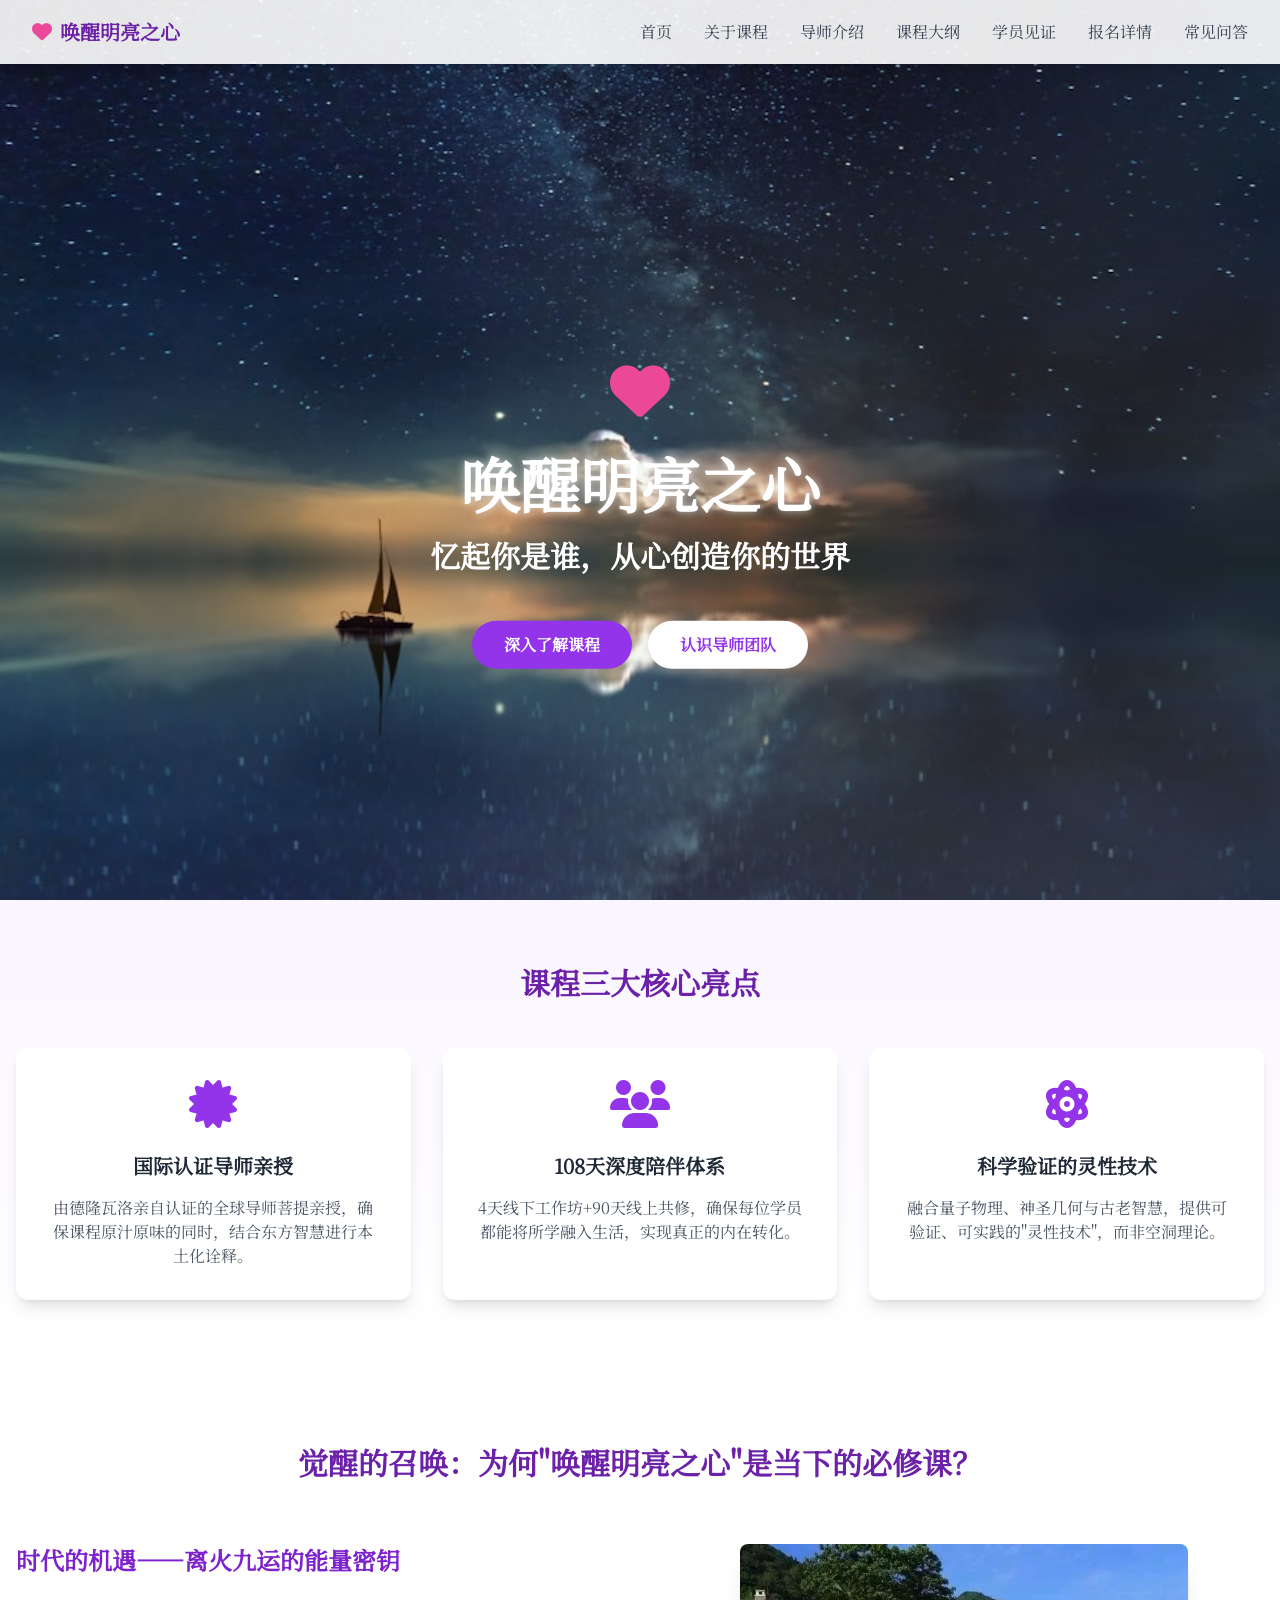
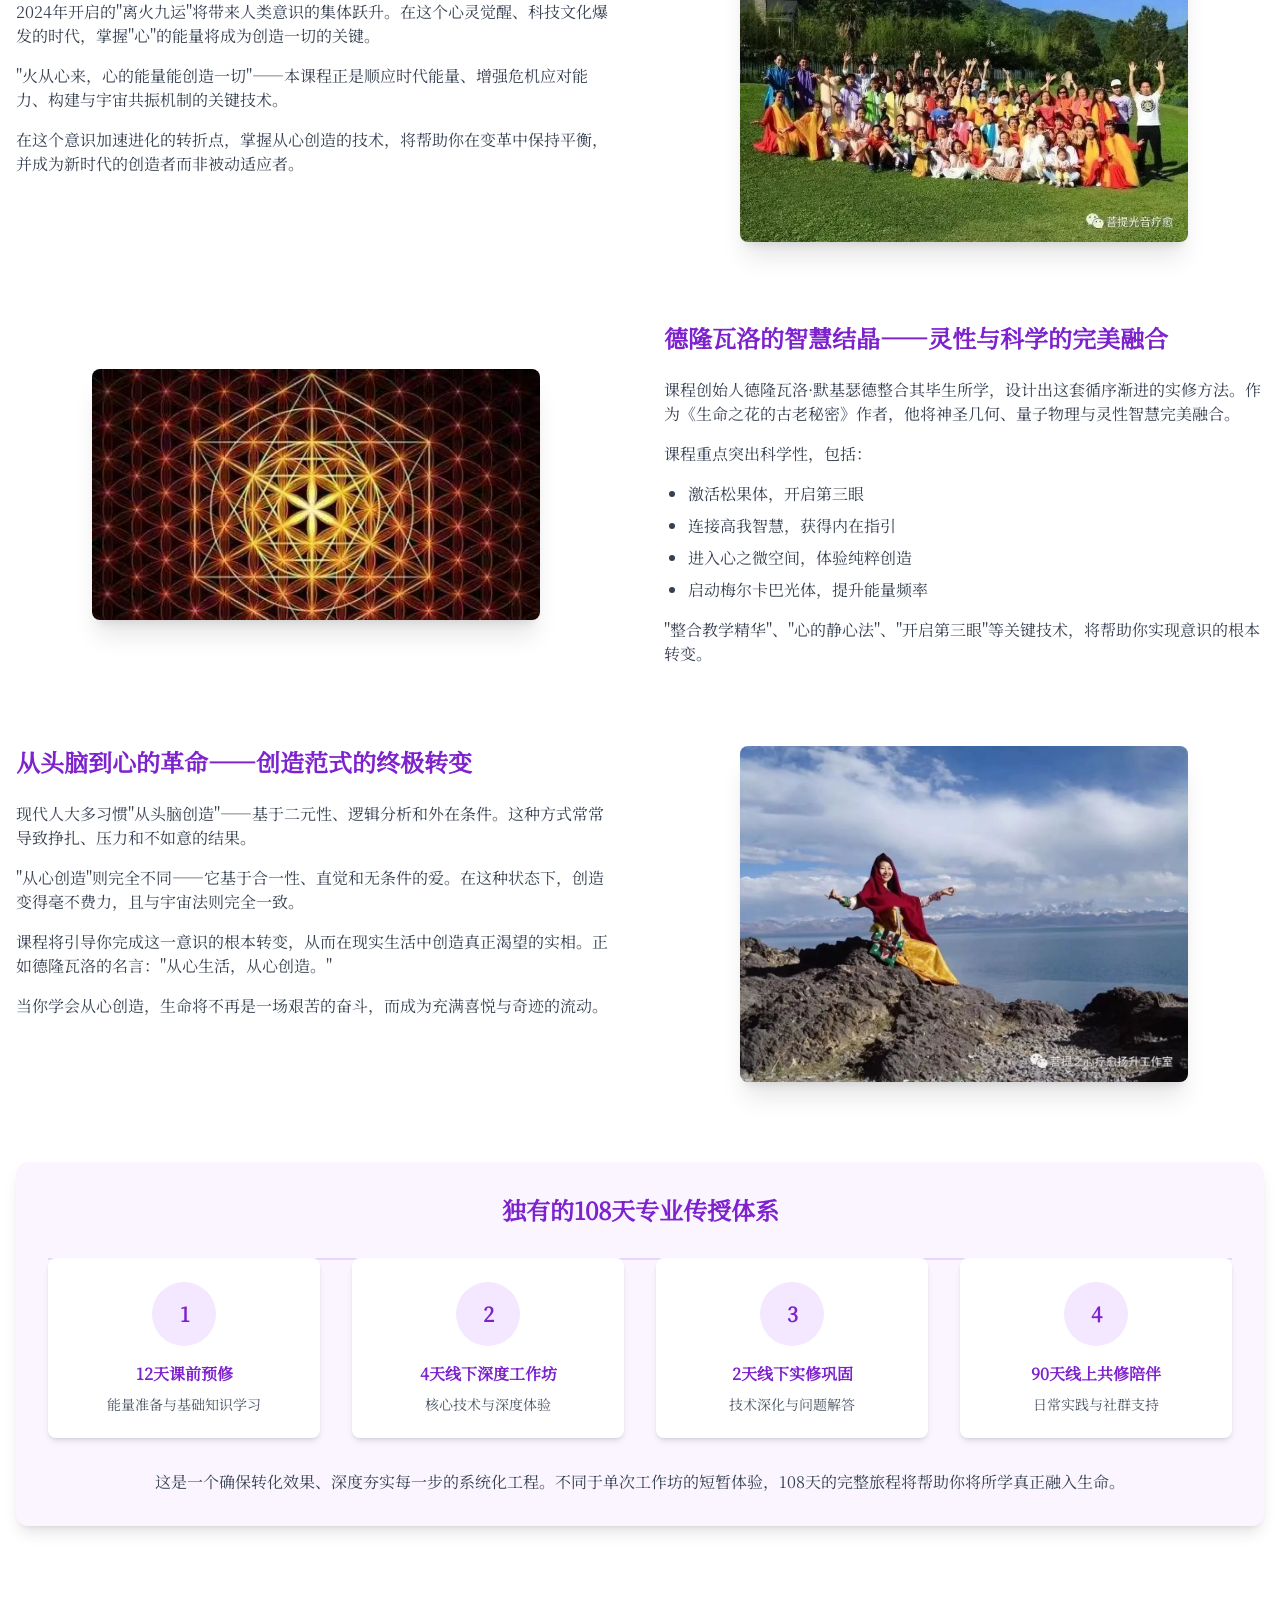
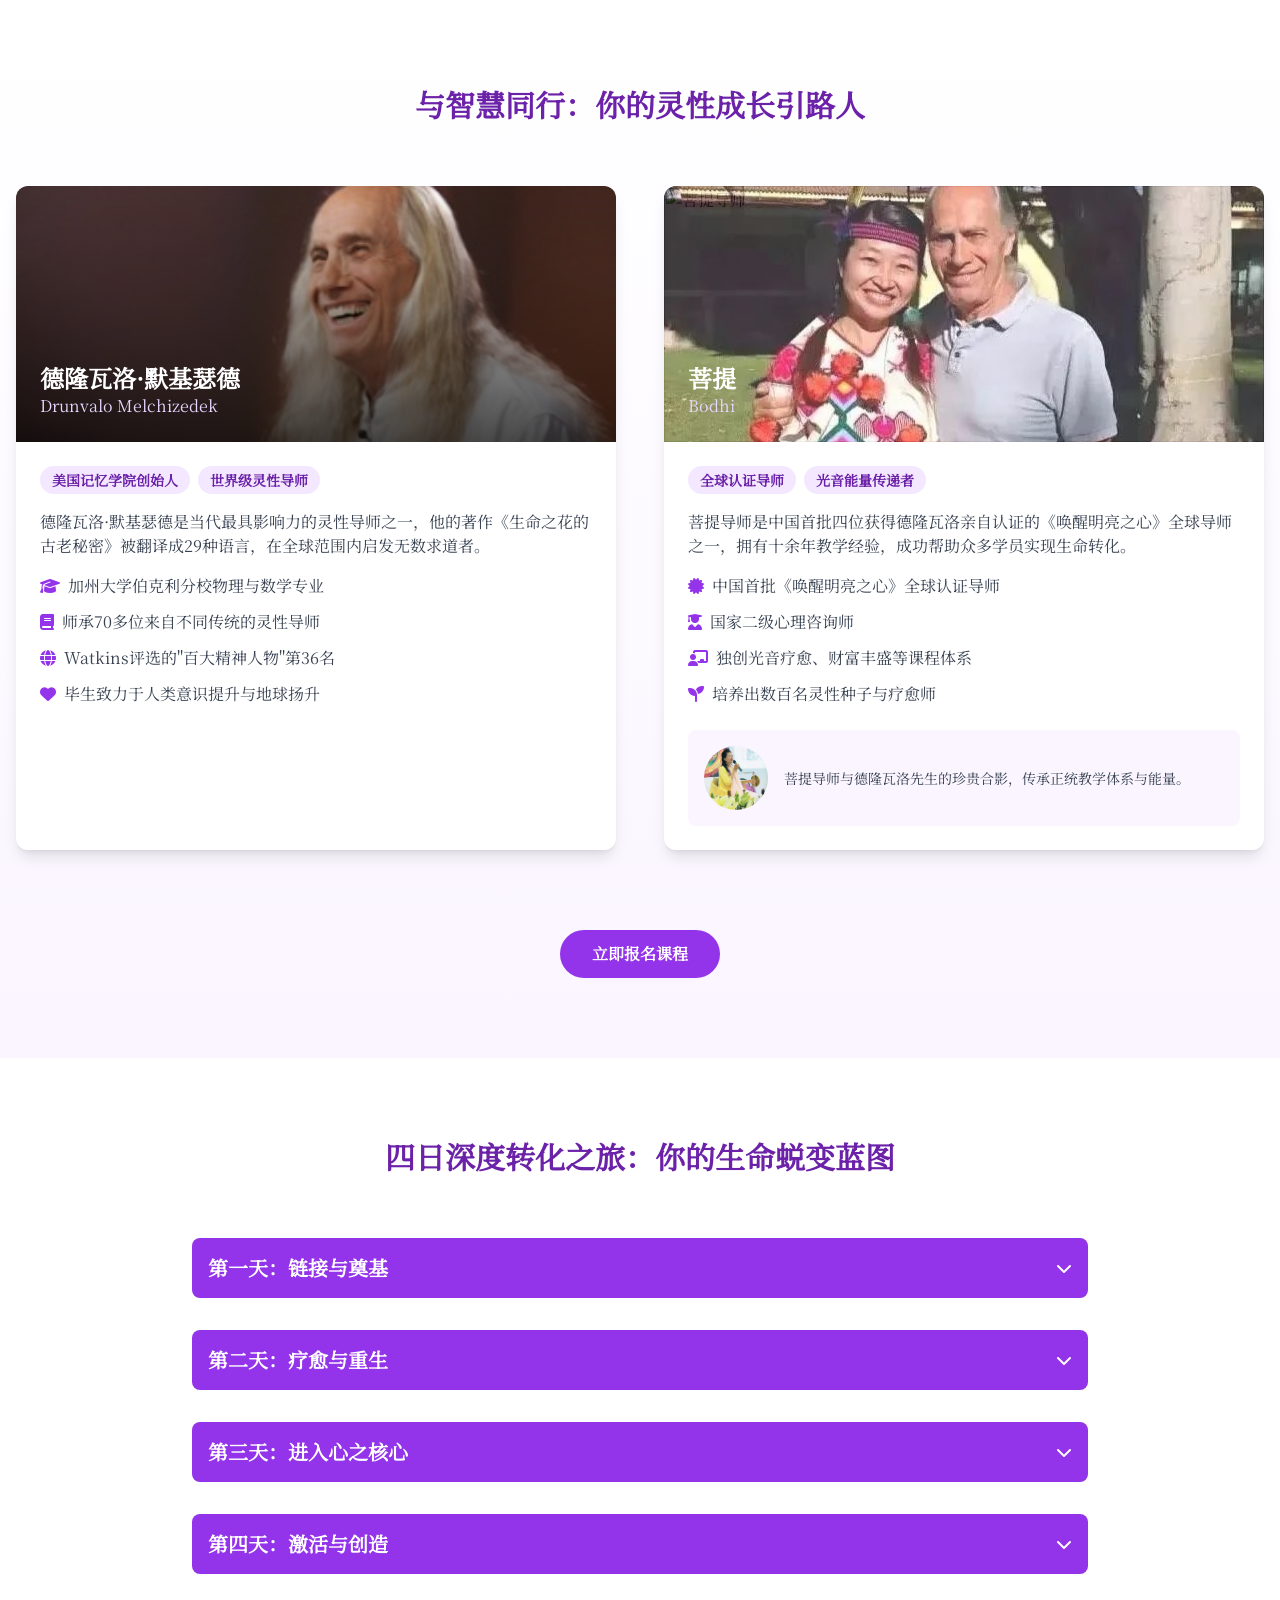
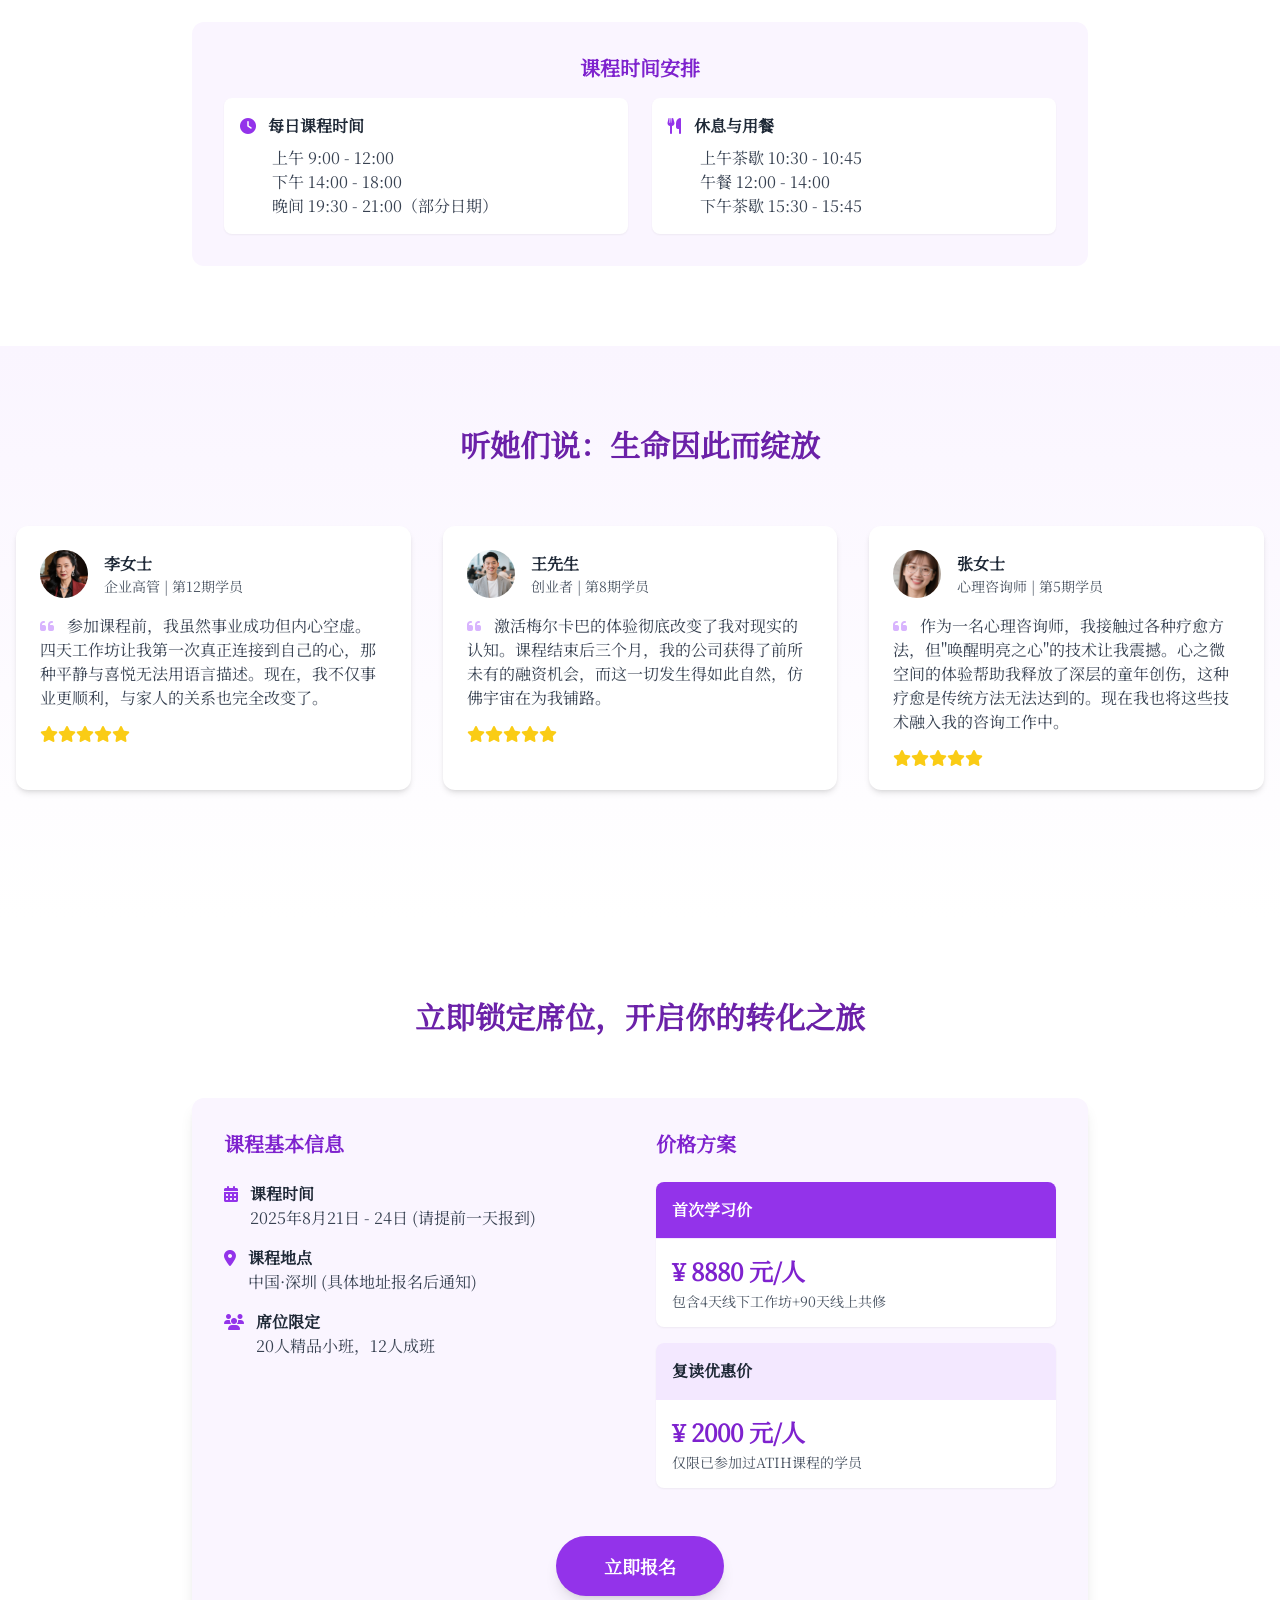
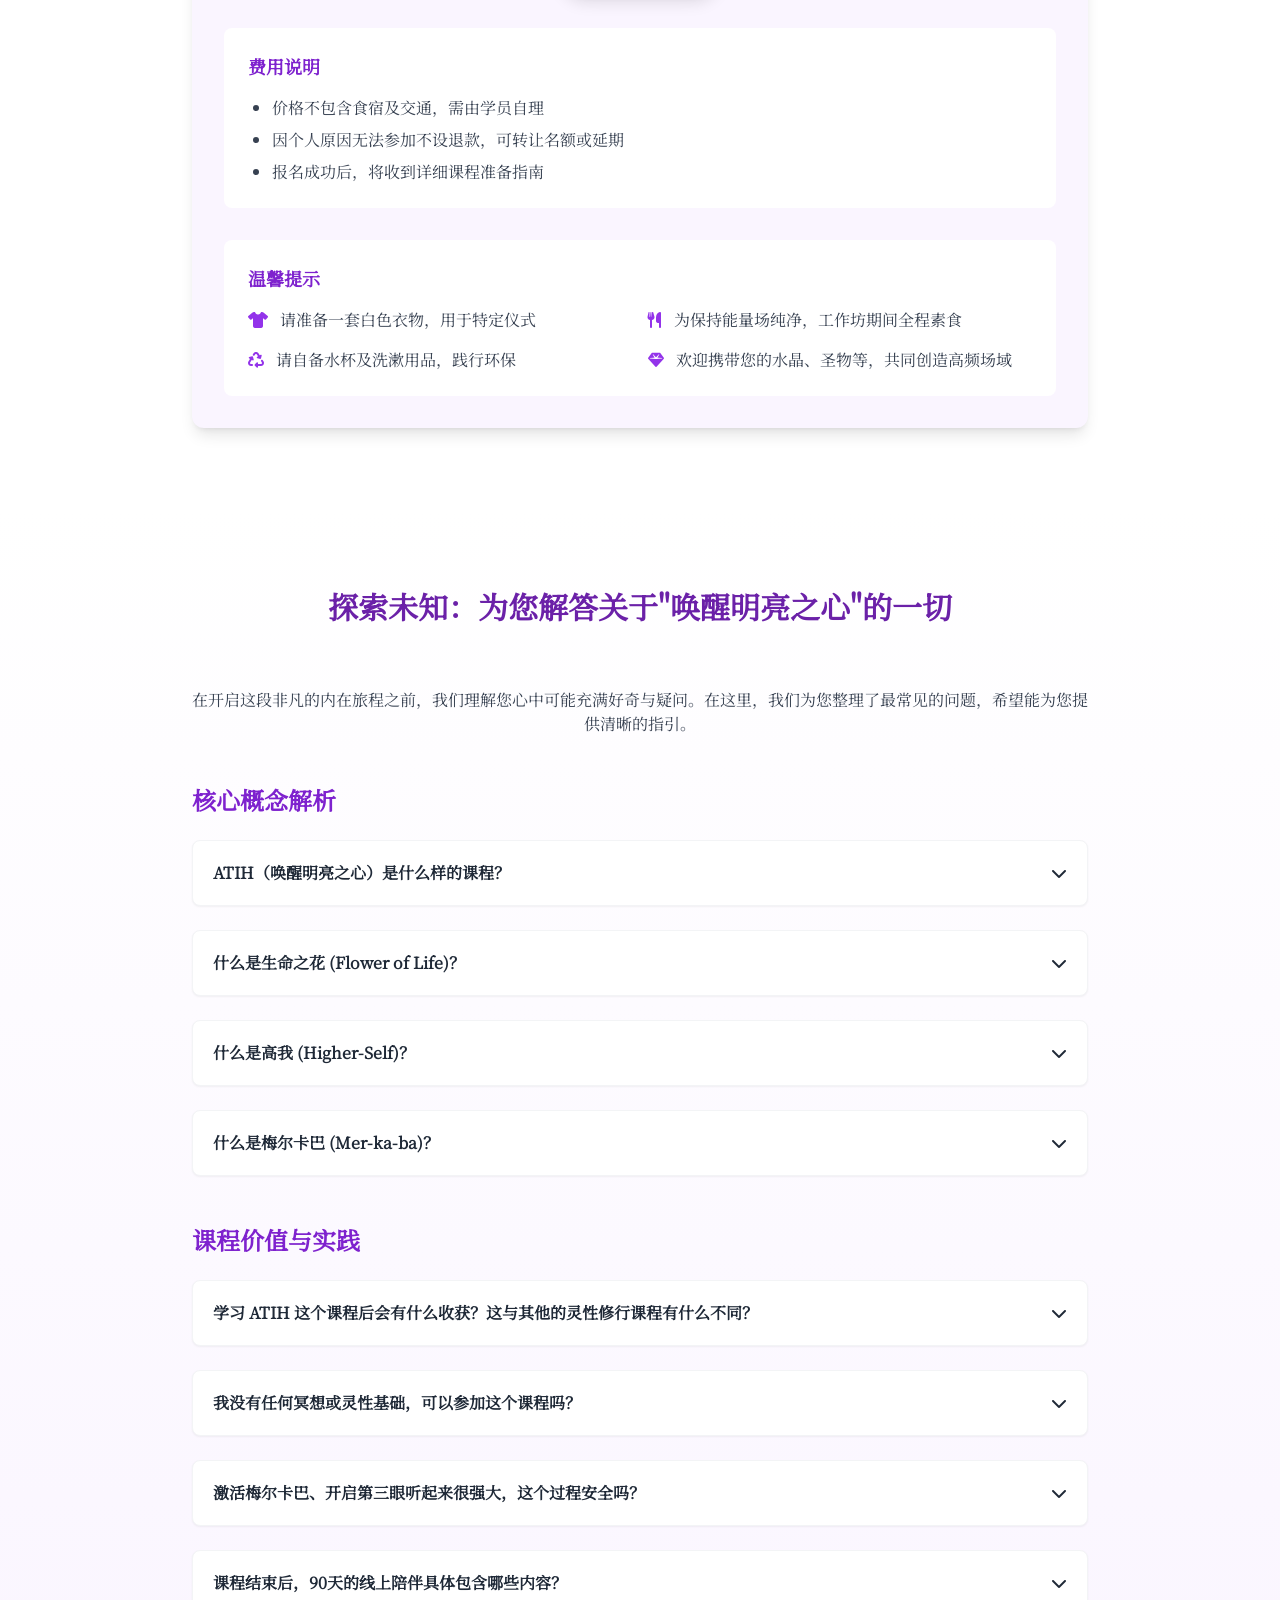
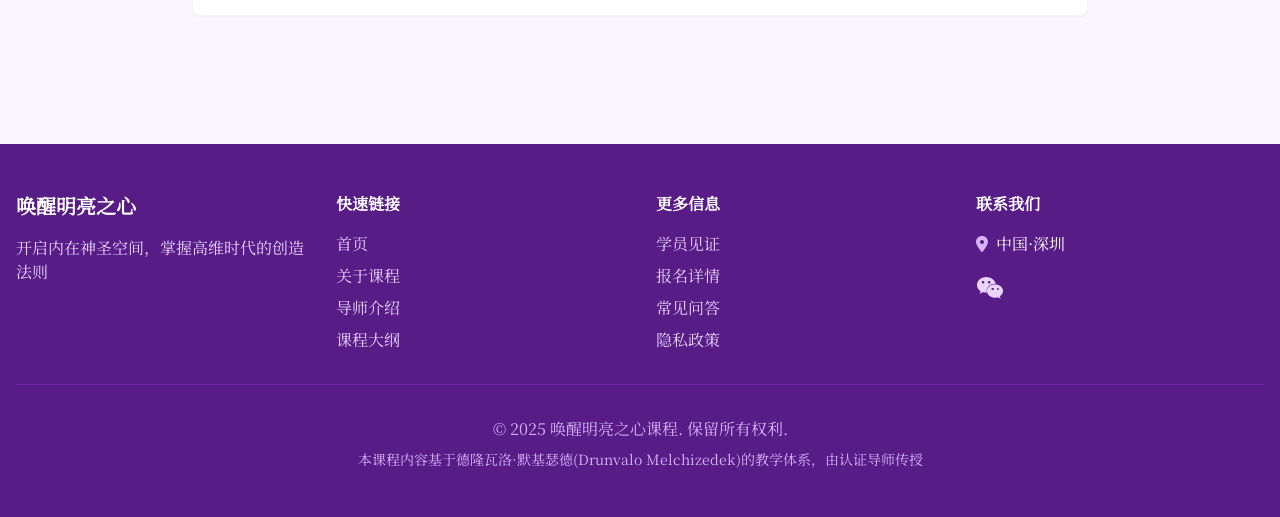
==== commit a4e68357: "add red background color for maquee scroll ad" ====
--- a/puti/Awakening-The-Illuminated-Heart/index.html
+++ b/puti/Awakening-The-Illuminated-Heart/index.html
@@ -2,15 +2,15 @@
     <meta charset="UTF-8">
     <meta name="viewport" content="width=device-width, initial-scale=1.0">
     <title>唤醒明亮之心：开启内在神圣空间，掌握高维时代的创造法则</title>
-    <link rel="stylesheet" href="https://cdn.statically.io/gh/holyhoom115/holyhoom115.github.io/main/puti/Awakening-The-Illuminated-Heart/assets/css/tailwind.min.css">
-    <link rel="stylesheet" href="https://cdn.statically.io/gh/holyhoom115/holyhoom115.github.io/main/puti/Awakening-The-Illuminated-Heart/assets/css/fontawesome.min.css">
+    <link rel="stylesheet" href="assets/css/tailwind.min.css">
+    <link rel="stylesheet" href="assets/css/fontawesome.min.css">
     <style>
         @font-face {
             font-family: 'Noto Serif SC';
             font-style: normal;
             font-weight: 400;
             font-display: swap;
-            src: url('https://cdn.statically.io/gh/holyhoom115/holyhoom115.github.io/main/puti/Awakening-The-Illuminated-Heart/assets/fonts/NotoSerifSC-Regular.ttf') format('truetype');
+            src: url('assets/fonts/NotoSerifSC-Regular.ttf') format('truetype');
         }
         body {
             font-family: 'Noto Serif SC', serif;
@@ -31,7 +31,7 @@
             z-index: -1;
         }
         .hero-overlay {
-            background: url('https://cdn.statically.io/gh/holyhoom115/holyhoom115.github.io/main/puti/Awakening-The-Illuminated-Heart/assets/images/meditation-1.jpg') center/cover;
+            background: url('assets/images/meditation-1.jpg') center/cover;
             position: absolute;
             top: 0;
             left: 0;
@@ -118,10 +118,10 @@
     <!-- Hero Section -->
     <section id="home" class="hero-video flex items-center justify-center text-center">
         <video autoplay="" muted="" loop="">
-            <source src="https://cdn.statically.io/gh/holyhoom115/holyhoom115.github.io/main/puti/Awakening-The-Illuminated-Heart/assets/videos/stars-in-space.mp4" type="video/mp4">
+            <source src="assets/videos/stars-in-space.mp4" type="video/mp4">
         </video>
         <div class="hero-overlay"></div>
-        <div class="container mx-auto px-4 z-10">
+        <div class="container mx-auto px-4 z-10 pt-16 md:pt-8 pb-16" style="transform: translateY(20%);">
             <div class="floating-heart mb-8">
                 <i class="fas fa-heart text-6xl text-pink-500"></i>
             </div>
@@ -134,23 +134,7 @@
                 
             </div>
             
-            <div class="bg-white bg-opacity-20 backdrop-blur-sm rounded-lg p-6 max-w-3xl mx-auto mb-12">
-                <h3 class="text-2xl font-bold text-white mb-4">你的生命，将从此改变</h3>
-                <div class="grid grid-cols-1 md:grid-cols-3 gap-4">
-                    <div class="bg-white bg-opacity-30 p-4 rounded-lg">
-                        <i class="fas fa-lightbulb text-3xl text-yellow-300 mb-2"></i>
-                        <p class="text-white">一个答案：走进你的"心"，找到所有疑问的终极解答</p>
-                    </div>
-                    <div class="bg-white bg-opacity-30 p-4 rounded-lg">
-                        <i class="fas fa-book text-3xl text-blue-300 mb-2"></i>
-                        <p class="text-white">一套方法：源自德隆瓦洛的科学体系，激活松果体，连接高我</p>
-                    </div>
-                    <div class="bg-white bg-opacity-30 p-4 rounded-lg">
-                        <i class="fas fa-hand-holding-heart text-3xl text-pink-300 mb-2"></i>
-                        <p class="text-white">一个承诺：你的生命，将从此改变</p>
-                    </div>
-                </div>
-            </div>
+
             
             <div class="flex flex-col sm:flex-row justify-center gap-4">
                 <a href="#about" class="bg-purple-600 hover:bg-purple-700 text-white font-bold py-3 px-8 rounded-full transition duration-300 transform hover:scale-105">
@@ -209,13 +193,13 @@
                     <p class="text-gray-700">在这个意识加速进化的转折点，掌握从心创造的技术，将帮助你在变革中保持平衡，并成为新时代的创造者而非被动适应者。</p>
                 </div>
                 <div class="flex items-center justify-center">
-                    <img src="https://cdn.statically.io/gh/holyhoom115/holyhoom115.github.io/main/puti/Awakening-The-Illuminated-Heart/assets/images/heying.jpg" alt="离火九运" class="rounded-lg shadow-xl w-full h-auto max-w-md">
+                    <img src="assets/images/heying.jpg" alt="离火九运" class="rounded-lg shadow-xl w-full h-auto max-w-md">
                 </div>
             </div>
             
             <div class="grid grid-cols-1 lg:grid-cols-2 gap-12 mb-20">
                 <div class="flex items-center justify-center order-last lg:order-first">
-                    <img src="https://cdn.statically.io/gh/holyhoom115/holyhoom115.github.io/main/puti/Awakening-The-Illuminated-Heart/assets/images/meierkaba.jpg" alt="德隆瓦洛的智慧结晶" class="rounded-lg shadow-xl w-full h-auto max-w-md">
+                    <img src="assets/images/meierkaba.jpg" alt="德隆瓦洛的智慧结晶" class="rounded-lg shadow-xl w-full h-auto max-w-md">
                 </div>
                 <div>
                     <h3 class="text-2xl font-bold text-purple-700 mb-6">德隆瓦洛的智慧结晶——灵性与科学的完美融合</h3>
@@ -240,7 +224,7 @@
                     <p class="text-gray-700">当你学会从心创造，生命将不再是一场艰苦的奋斗，而成为充满喜悦与奇迹的流动。</p>
                 </div>
                 <div class="flex items-center justify-center">
-                    <img src="https://cdn.statically.io/gh/holyhoom115/holyhoom115.github.io/main/puti/Awakening-The-Illuminated-Heart/assets/images/teacher2.jpg" alt="从头脑到心的革命" class="rounded-lg shadow-xl w-full h-auto max-w-md">
+                    <img src="assets/images/teacher2.jpg" alt="从头脑到心的革命" class="rounded-lg shadow-xl w-full h-auto max-w-md">
                 </div>
             </div>
             
@@ -294,7 +278,7 @@
             <div class="grid grid-cols-1 lg:grid-cols-2 gap-12 mb-20">
                 <div class="bg-white rounded-xl shadow-lg overflow-hidden">
                     <div class="relative">
-                        <img src="https://cdn.statically.io/gh/holyhoom115/holyhoom115.github.io/main/puti/Awakening-The-Illuminated-Heart/assets/images/drunvalo-long-hair.jpg" alt="德隆瓦洛·默基瑟德" class="w-full h-64 object-cover" style="object-position: center 18%;">
+                        <img src="assets/images/drunvalo-long-hair.jpg" alt="德隆瓦洛·默基瑟德" class="w-full h-64 object-cover" style="object-position: center 18%;">
                         <div class="absolute inset-0 bg-gradient-to-t from-black to-transparent opacity-70"></div>
                         <div class="absolute bottom-0 left-0 p-6">
                             <h3 class="text-2xl font-bold text-white">德隆瓦洛·默基瑟德</h3>
@@ -330,8 +314,8 @@
                 
                 <div class="bg-white rounded-xl shadow-lg overflow-hidden">
                     <div class="relative">
-                        <img src="https://cdn.statically.io/gh/holyhoom115/holyhoom115.github.io/main/puti/Awakening-The-Illuminated-Heart/assets/images/instructor-2.jpg" alt="菩提导师" class="w-full h-64 object-cover">
-                        <div class="absolute inset-0 bg-gradient-to-t from-black to-transparent opacity-80" style="background-image: url('https://cdn.statically.io/gh/holyhoom115/holyhoom115.github.io/main/puti/Awakening-The-Illuminated-Heart/assets/images/putiAndDroun.jpg'); background-position: center 35%;"></div>
+                        <img src="assets/images/instructor-2.jpg" alt="菩提导师" class="w-full h-64 object-cover">
+                        <div class="absolute inset-0 bg-gradient-to-t from-black to-transparent opacity-80" style="background-image: url('assets/images/putiAndDroun.jpg'); background-position: center 35%;"></div>
                         <div class="absolute bottom-0 left-0 p-6">
                             <h3 class="text-2xl font-bold text-white">菩提</h3>
                             <p class="text-purple-200">Bodhi</p>
@@ -362,7 +346,7 @@
                             </div>
                         </div>
                         <div class="mt-6 p-4 bg-purple-50 rounded-lg flex items-center">
-                            <img src="https://cdn.statically.io/gh/holyhoom115/holyhoom115.github.io/main/puti/Awakening-The-Illuminated-Heart/assets/images/teacher.jpg" alt="菩提与德隆瓦洛" class="w-16 h-16 rounded-full object-cover mr-4">
+                            <img src="assets/images/teacher.jpg" alt="菩提与德隆瓦洛" class="w-16 h-16 rounded-full object-cover mr-4">
                             <p class="text-gray-700 text-sm">菩提导师与德隆瓦洛先生的珍贵合影，传承正统教学体系与能量。</p>
                         </div>
                     </div>
@@ -534,7 +518,7 @@
             <div class="grid grid-cols-1 md:grid-cols-2 lg:grid-cols-3 gap-8 mb-12">
                 <div class="testimonial-card bg-white p-6 rounded-xl shadow-md hover:shadow-lg transition">
                     <div class="flex items-center mb-4">
-                        <img src="https://cdn.statically.io/gh/holyhoom115/holyhoom115.github.io/main/puti/Awakening-The-Illuminated-Heart/assets/images/female2.png" alt="学员李女士" class="w-12 h-12 rounded-full object-cover mr-4">
+                        <img src="assets/images/female2.png" alt="学员李女士" class="w-12 h-12 rounded-full object-cover mr-4">
                         <div>
                             <h4 class="font-bold">李女士</h4>
                             <p class="text-sm text-gray-600">企业高管 | 第12期学员</p>
@@ -555,7 +539,7 @@
                 
                 <div class="testimonial-card bg-white p-6 rounded-xl shadow-md hover:shadow-lg transition">
                     <div class="flex items-center mb-4">
-                        <img src="https://cdn.statically.io/gh/holyhoom115/holyhoom115.github.io/main/puti/Awakening-The-Illuminated-Heart/assets/images/man1.png" alt="学员王先生" class="w-12 h-12 rounded-full object-cover mr-4">
+                        <img src="assets/images/man1.png" alt="学员王先生" class="w-12 h-12 rounded-full object-cover mr-4">
                         <div>
                             <h4 class="font-bold">王先生</h4>
                             <p class="text-sm text-gray-600">创业者 | 第8期学员</p>
@@ -576,7 +560,7 @@
                 
                 <div class="testimonial-card bg-white p-6 rounded-xl shadow-md hover:shadow-lg transition">
                     <div class="flex items-center mb-4">
-                        <img src="https://cdn.statically.io/gh/holyhoom115/holyhoom115.github.io/main/puti/Awakening-The-Illuminated-Heart/assets/images/female.png" alt="学员张女士" class="w-12 h-12 rounded-full object-cover mr-4">
+                        <img src="assets/images/female.png" alt="学员张女士" class="w-12 h-12 rounded-full object-cover mr-4">
                         <div>
                             <h4 class="font-bold">张女士</h4>
                             <p class="text-sm text-gray-600">心理咨询师 | 第5期学员</p>
@@ -871,7 +855,7 @@
         <div class="bg-white rounded-lg p-6 max-w-md w-full mx-4">
             <div class="text-center">
                 <h3 class="text-xl font-bold text-purple-800 mb-4">扫码报名</h3>
-                <img src="https://cdn.statically.io/gh/holyhoom115/holyhoom115.github.io/main/puti/Awakening-The-Illuminated-Heart/assets/images/qcode.jpg" alt="报名二维码" class="mx-auto mb-4 max-w-full h-auto w-3/5">
+                <img src="assets/images/qcode.jpg" alt="报名二维码" class="mx-auto mb-4 max-w-full h-auto w-3/5">
                 <button id="close-modal" class="bg-gray-500 hover:bg-gray-600 text-white font-bold py-2 px-6 rounded-full transition duration-300">
                     关闭
                 </button>
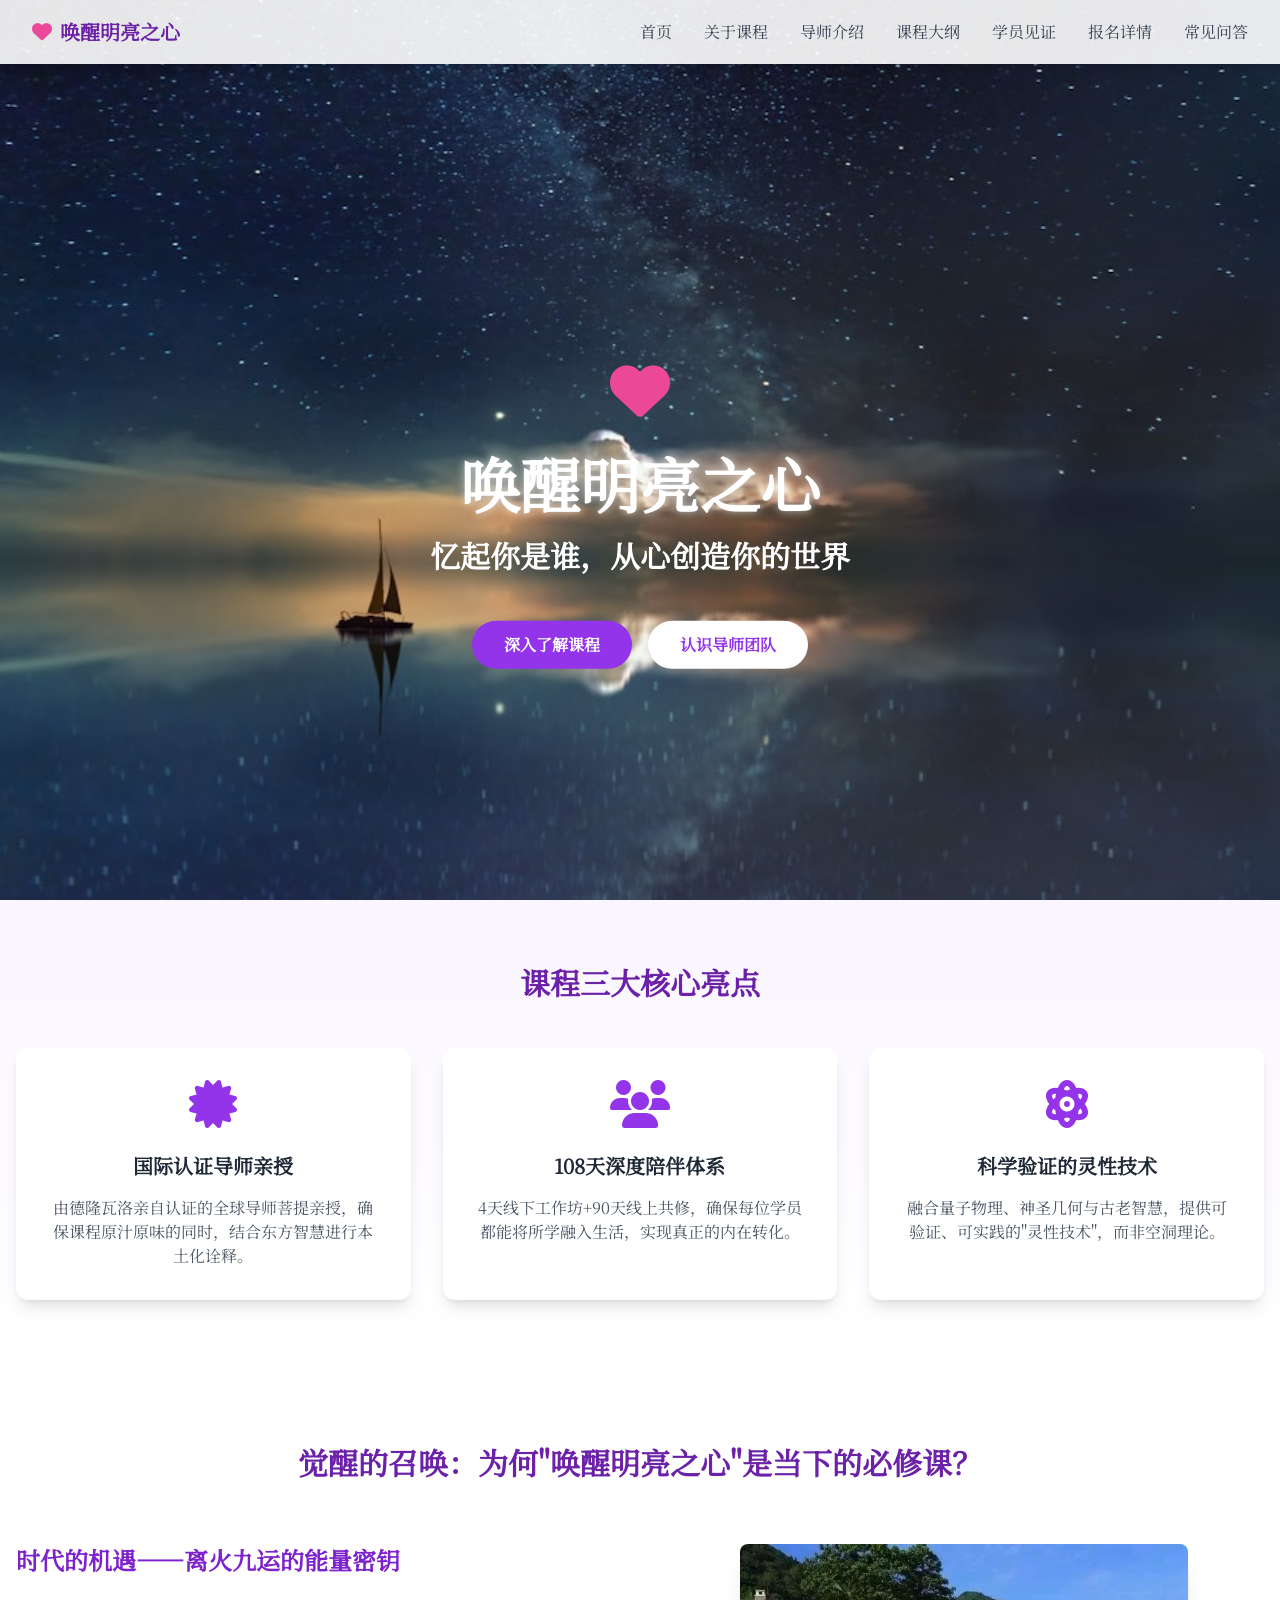
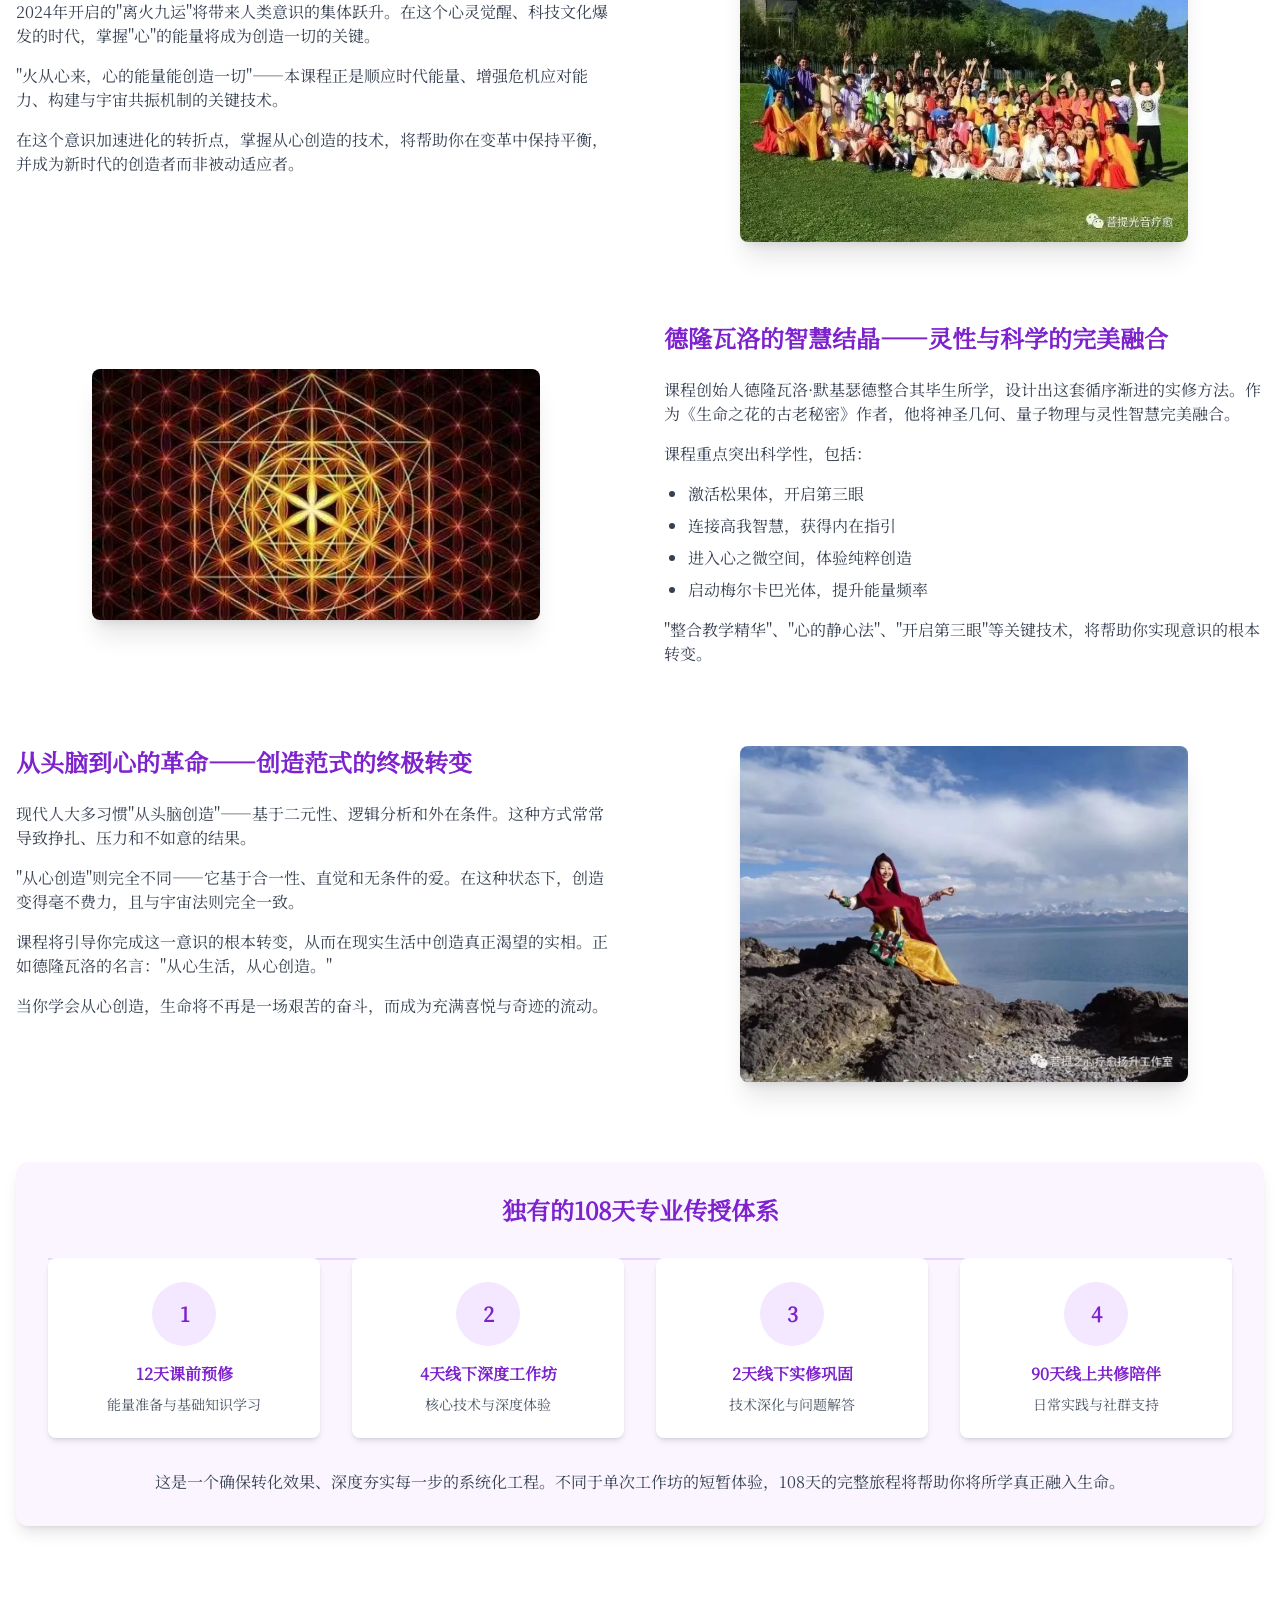
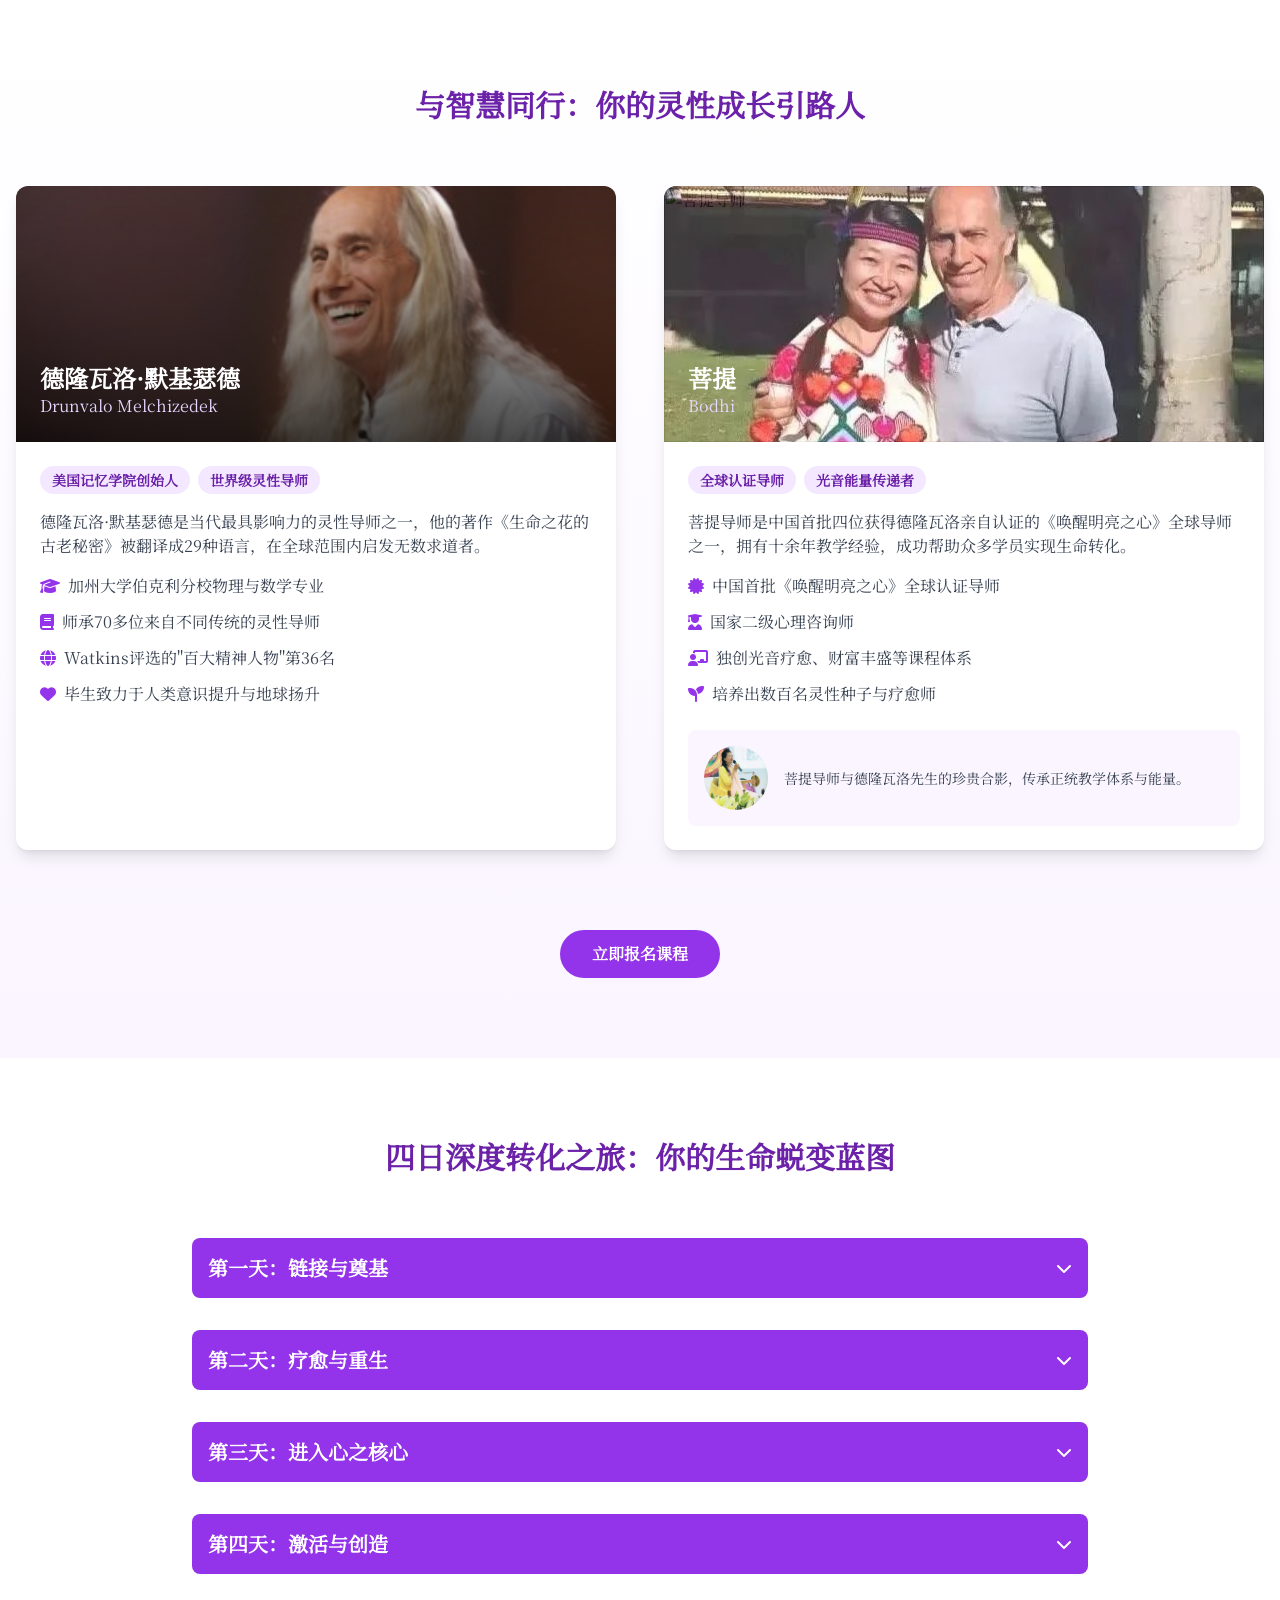
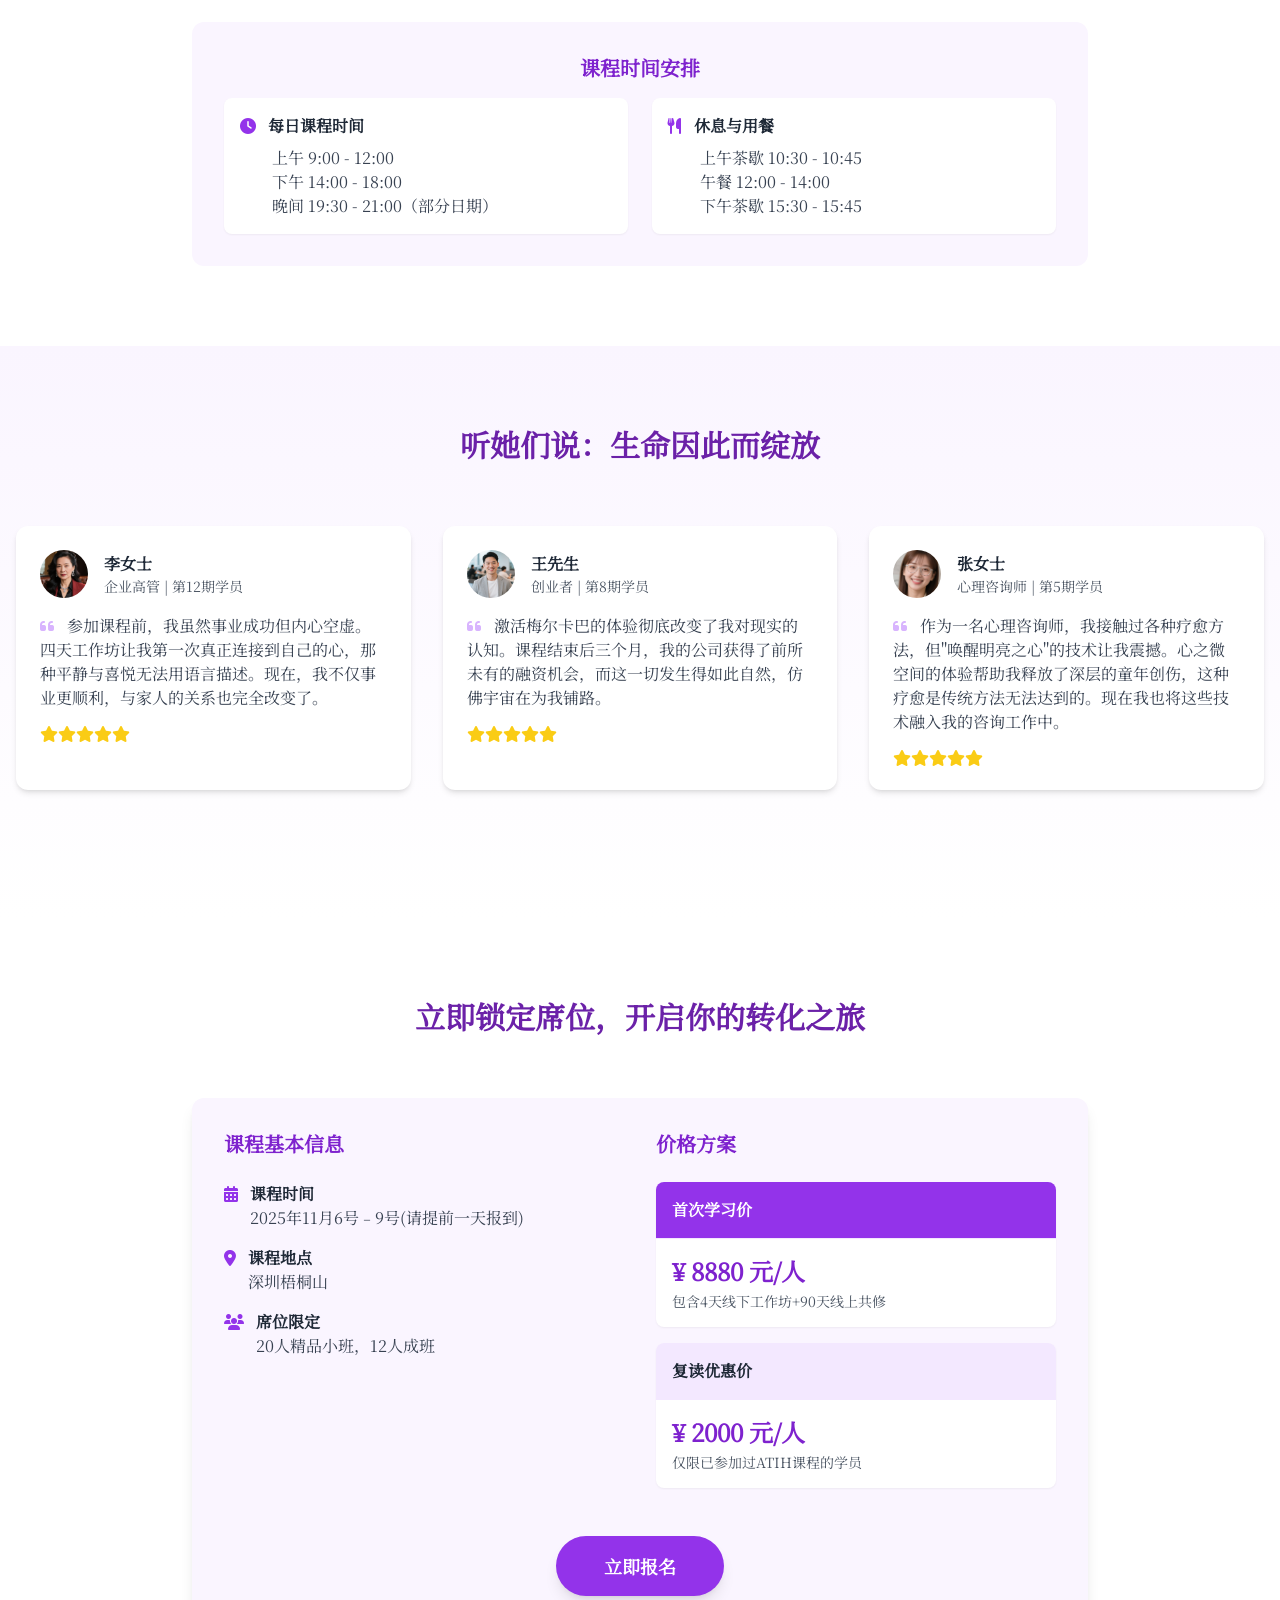
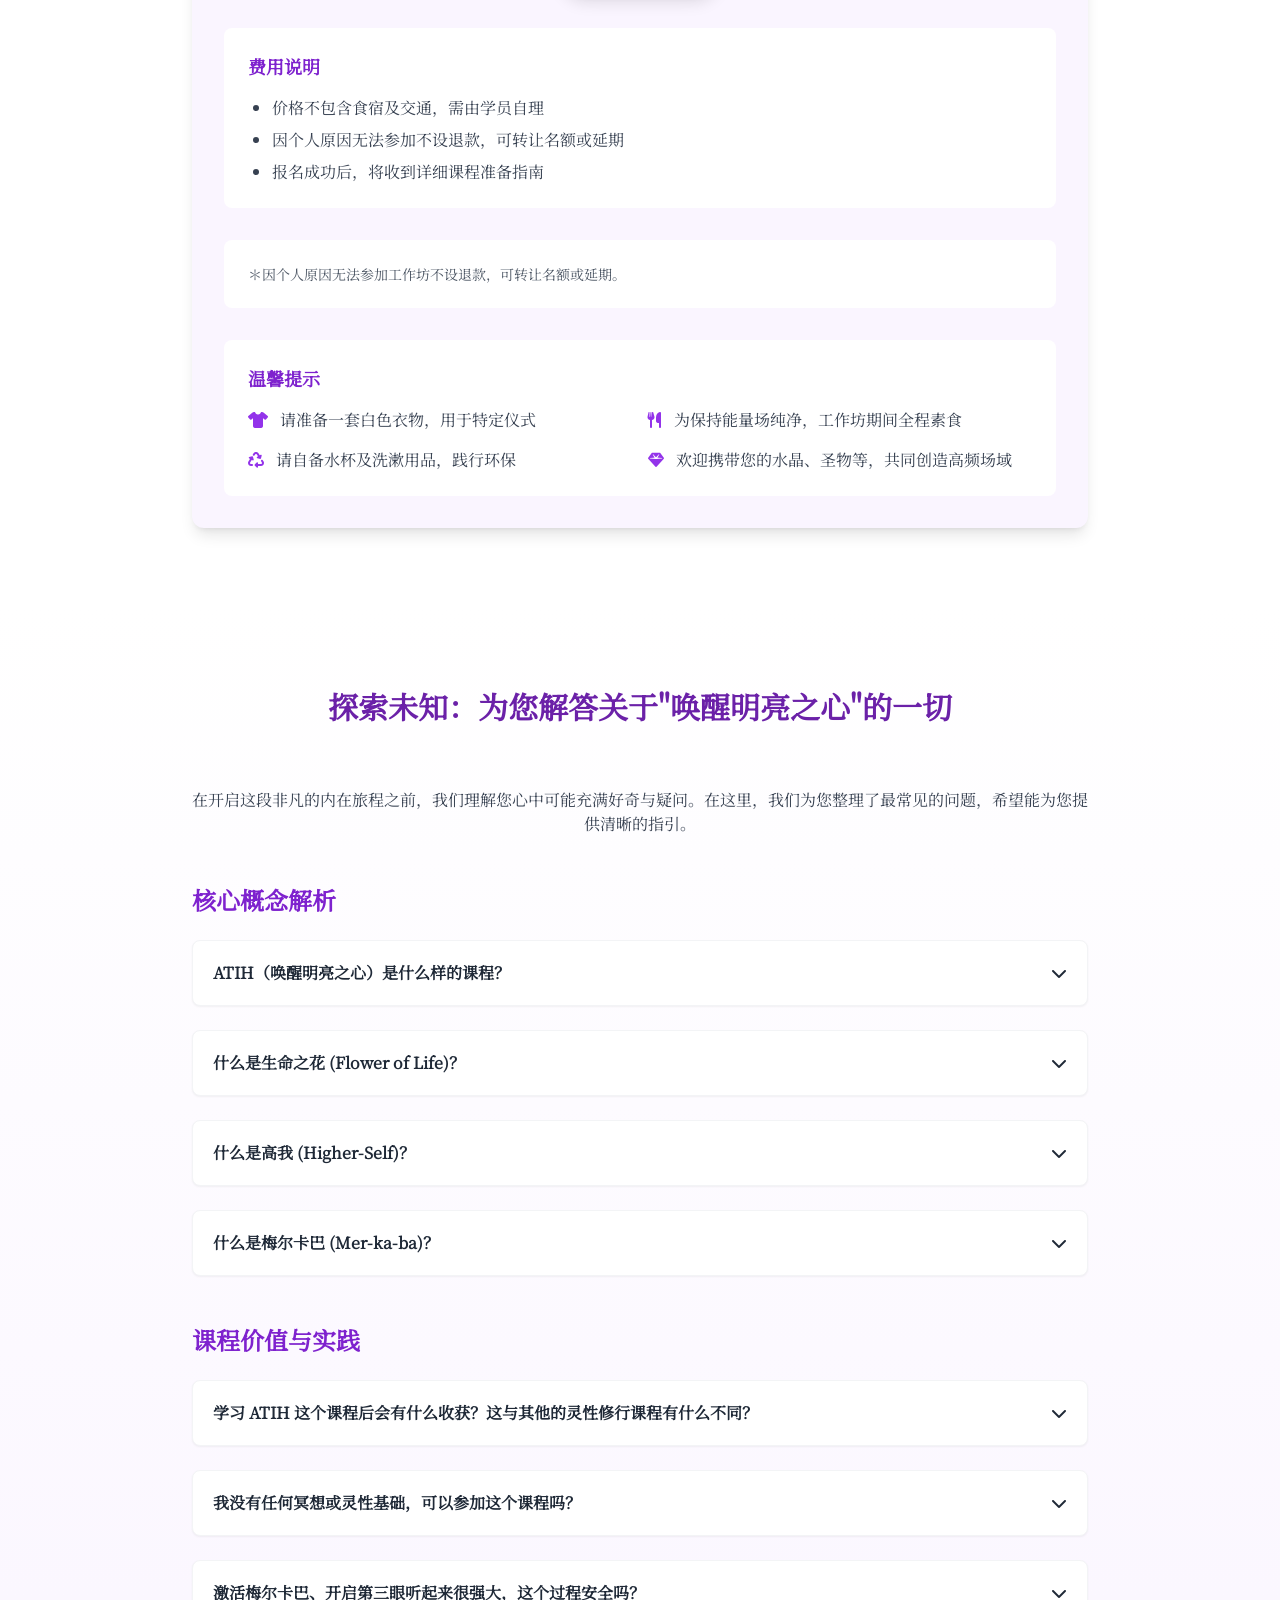
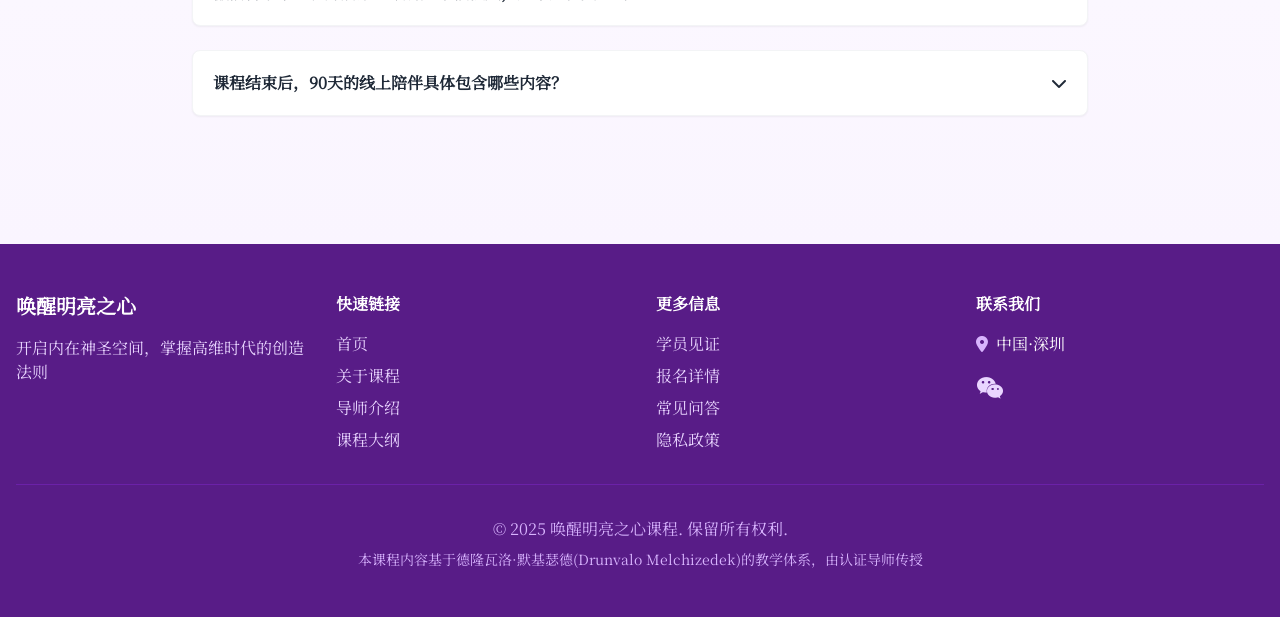
==== commit dcd50166: "Add puti folder with Awakening-The-Illuminated-Heart content" ====
--- a/puti/Awakening-The-Illuminated-Heart/index.html
+++ b/puti/Awakening-The-Illuminated-Heart/index.html
@@ -605,14 +605,14 @@
                                 <i class="fas fa-calendar-alt text-purple-600 mt-1 mr-3"></i>
                                 <div>
                                     <h4 class="font-semibold">课程时间</h4>
-                                    <p class="text-gray-700">2025年8月21日 - 24日 (请提前一天报到)</p>
+                                    <p class="text-gray-700">2025年11月6号﹣9号(请提前一天报到)</p>
                                 </div>
                             </div>
                             <div class="flex items-start">
                                 <i class="fas fa-map-marker-alt text-purple-600 mt-1 mr-3"></i>
                                 <div>
                                     <h4 class="font-semibold">课程地点</h4>
-                                    <p class="text-gray-700">中国·深圳 (具体地址报名后通知)</p>
+                                    <p class="text-gray-700">深圳梧桐山</p>
                                 </div>
                             </div>
                             <div class="flex items-start">
@@ -663,6 +663,10 @@
                     </ul>
                 </div>
                 
+                <div class="bg-white rounded-lg p-6 mb-8">
+                    <p class="text-sm text-gray-600">＊因个人原因无法参加工作坊不设退款，可转让名额或延期。</p>
+                </div>
+                
                 <div class="bg-white rounded-lg p-6">
                     <h3 class="text-lg font-bold text-purple-700 mb-4">温馨提示</h3>
                     <div class="grid grid-cols-1 md:grid-cols-2 gap-4">
@@ -703,7 +707,7 @@
                             <span class="font-semibold">ATIH（唤醒明亮之心）是什么样的课程？</span>
                             <i class="fas fa-chevron-down transition-transform duration-300" style="transform: rotate(0deg);"></i>
                         </button>
-                        <div class="faq-answer bg-purple-50">
+                        <div class="faq-answer bg-purple-50" style="max-height: 0px; overflow: hidden; transition: max-height 0.3s ease-out;">
                             <div class="p-4 text-gray-700">
                                 它是一个深度融合了量子力学、现代心理学、神圣几何以及天人合一等古老地球智慧的科学性灵性实修课程。不同于传统理论教学，ATIH提供一系列可验证、可重复的灵性技术，帮助学员安全、有效地唤醒内在潜能，实现意识的根本转变。
                             </div>
@@ -715,7 +719,7 @@
                             <span class="font-semibold">什么是生命之花 (Flower of Life)？</span>
                             <i class="fas fa-chevron-down transition-transform duration-300" style="transform: rotate(0deg);"></i>
                         </button>
-                        <div class="faq-answer bg-purple-50">
+                        <div class="faq-answer bg-purple-50" style="max-height: 0px; overflow: hidden; transition: max-height 0.3s ease-out;">
                             <div class="p-4 text-gray-700">
                                 生命之花是宇宙源头的根本智慧，是构成宇宙万物的神圣几何蓝图。它包含了创造模式的所有数学公式、物理定律、音乐和谐比例以及生物学原理。在课程中，我们将通过生命之花图案连接宇宙智慧，激活DNA中的古老记忆。
                             </div>
@@ -727,7 +731,7 @@
                             <span class="font-semibold">什么是高我 (Higher-Self)？</span>
                             <i class="fas fa-chevron-down transition-transform duration-300" style="transform: rotate(0deg);"></i>
                         </button>
-                        <div class="faq-answer bg-purple-50">
+                        <div class="faq-answer bg-purple-50" style="max-height: 0px; overflow: hidden; transition: max-height 0.3s ease-out;">
                             <div class="p-4 text-gray-700">
                                 "高我"是您自身在更高维度存在的意识体，如同您个人意识连接广阔宇宙智慧的桥梁。它拥有超越时空的视角和无限智慧，能够为您提供最符合灵魂成长路径的指引。课程中将教授安全、有效的方法与高我建立稳定连接。
                             </div>
@@ -739,7 +743,7 @@
                             <span class="font-semibold">什么是梅尔卡巴 (Mer-ka-ba)？</span>
                             <i class="fas fa-chevron-down transition-transform duration-300" style="transform: rotate(0deg);"></i>
                         </button>
-                        <div class="faq-answer bg-purple-50">
+                        <div class="faq-answer bg-purple-50" style="max-height: 0px; overflow: hidden; transition: max-height 0.3s ease-out;">
                             <div class="p-4 text-gray-700">
                                 梅尔卡巴是人类与生俱来、充满着无条件爱的人类光体。它是一个由神圣几何构成的、多重正反向旋转的光能量场，深刻影响着人的精神与身体状态；它同时也是我们意识的载具，能够帮助心灵、身体和灵体去安全地体验其他维度或实相。激活梅尔卡巴是课程的核心技术之一。
                             </div>
@@ -754,7 +758,7 @@
                             <span class="font-semibold">学习 ATIH 这个课程后会有什么收获？这与其他的灵性修行课程有什么不同？</span>
                             <i class="fas fa-chevron-down transition-transform duration-300" style="transform: rotate(0deg);"></i>
                         </button>
-                        <div class="faq-answer bg-purple-50">
+                        <div class="faq-answer bg-purple-50" style="max-height: 0px; overflow: hidden; transition: max-height 0.3s ease-out;">
                             <div class="p-4 text-gray-700">
                                 本课程最大的收获在于，您将如实地了解到"外在的一切皆是内在的投射"，并学会如何从根源上进行真正的创造。它的独特性在于：它是一个既能满足左脑的逻辑思辨，又能深度开发右脑的直觉与情感，同时还能从根本上转化潜意识信念系统的完整体系。它不是纯粹的理论，而是可验证、可实践的"灵性技术"。
                             </div>
@@ -766,7 +770,7 @@
                             <span class="font-semibold">我没有任何冥想或灵性基础，可以参加这个课程吗？</span>
                             <i class="fas fa-chevron-down transition-transform duration-300" style="transform: rotate(0deg);"></i>
                         </button>
-                        <div class="faq-answer bg-purple-50">
+                        <div class="faq-answer bg-purple-50" style="max-height: 0px; overflow: hidden; transition: max-height 0.3s ease-out;">
                             <div class="p-4 text-gray-700">
                                 完全可以。本课程由德隆瓦洛大师精心设计，是一套极为完善且循序渐进的系统化方法。无论您是灵性探索的初学者，还是有经验的修行者，都能在经过官方认证的导师亲切引导下，安全、有效地完成所有步骤，开启您本自具足的内在智慧。
                             </div>
@@ -778,7 +782,7 @@
                             <span class="font-semibold">激活梅尔卡巴、开启第三眼听起来很强大，这个过程安全吗？</span>
                             <i class="fas fa-chevron-down transition-transform duration-300" style="transform: rotate(0deg);"></i>
                         </button>
-                        <div class="faq-answer bg-purple-50">
+                        <div class="faq-answer bg-purple-50" style="max-height: 0px; overflow: hidden; transition: max-height 0.3s ease-out;">
                             <div class="p-4 text-gray-700">
                                 非常安全。"唤醒明亮之心"是德隆瓦洛大师经过数十年全球教学验证的成熟、温和且有效的体系。整个过程都在经过严格训练和官方认证的导师引导下，以"爱"为绝对基础，在心之微空间的神圣保护中进行。我们强调的不是外力强行开启，而是通过一系列练习，自然地"唤醒"您与生俱来的潜能。
                             </div>
@@ -790,7 +794,7 @@
                             <span class="font-semibold">课程结束后，90天的线上陪伴具体包含哪些内容？</span>
                             <i class="fas fa-chevron-down transition-transform duration-300" style="transform: rotate(0deg);"></i>
                         </button>
-                        <div class="faq-answer bg-purple-50">
+                        <div class="faq-answer bg-purple-50" style="max-height: 0px; overflow: hidden; transition: max-height 0.3s ease-out;">
                             <div class="p-4 text-gray-700">
                                 90天的线上陪伴是确保您将课程所学深度融合于日常生活的关键环节。它通常包括：由资深教练带领的定期线上共修冥想、专题答疑解惑会、专属学员社群内的深度交流与支持、以及巩固核心练习的指导等，旨在帮助您在关键的转化期获得持续的能量支持和实践引导，确保转化效果的稳定与深化。
                             </div>
